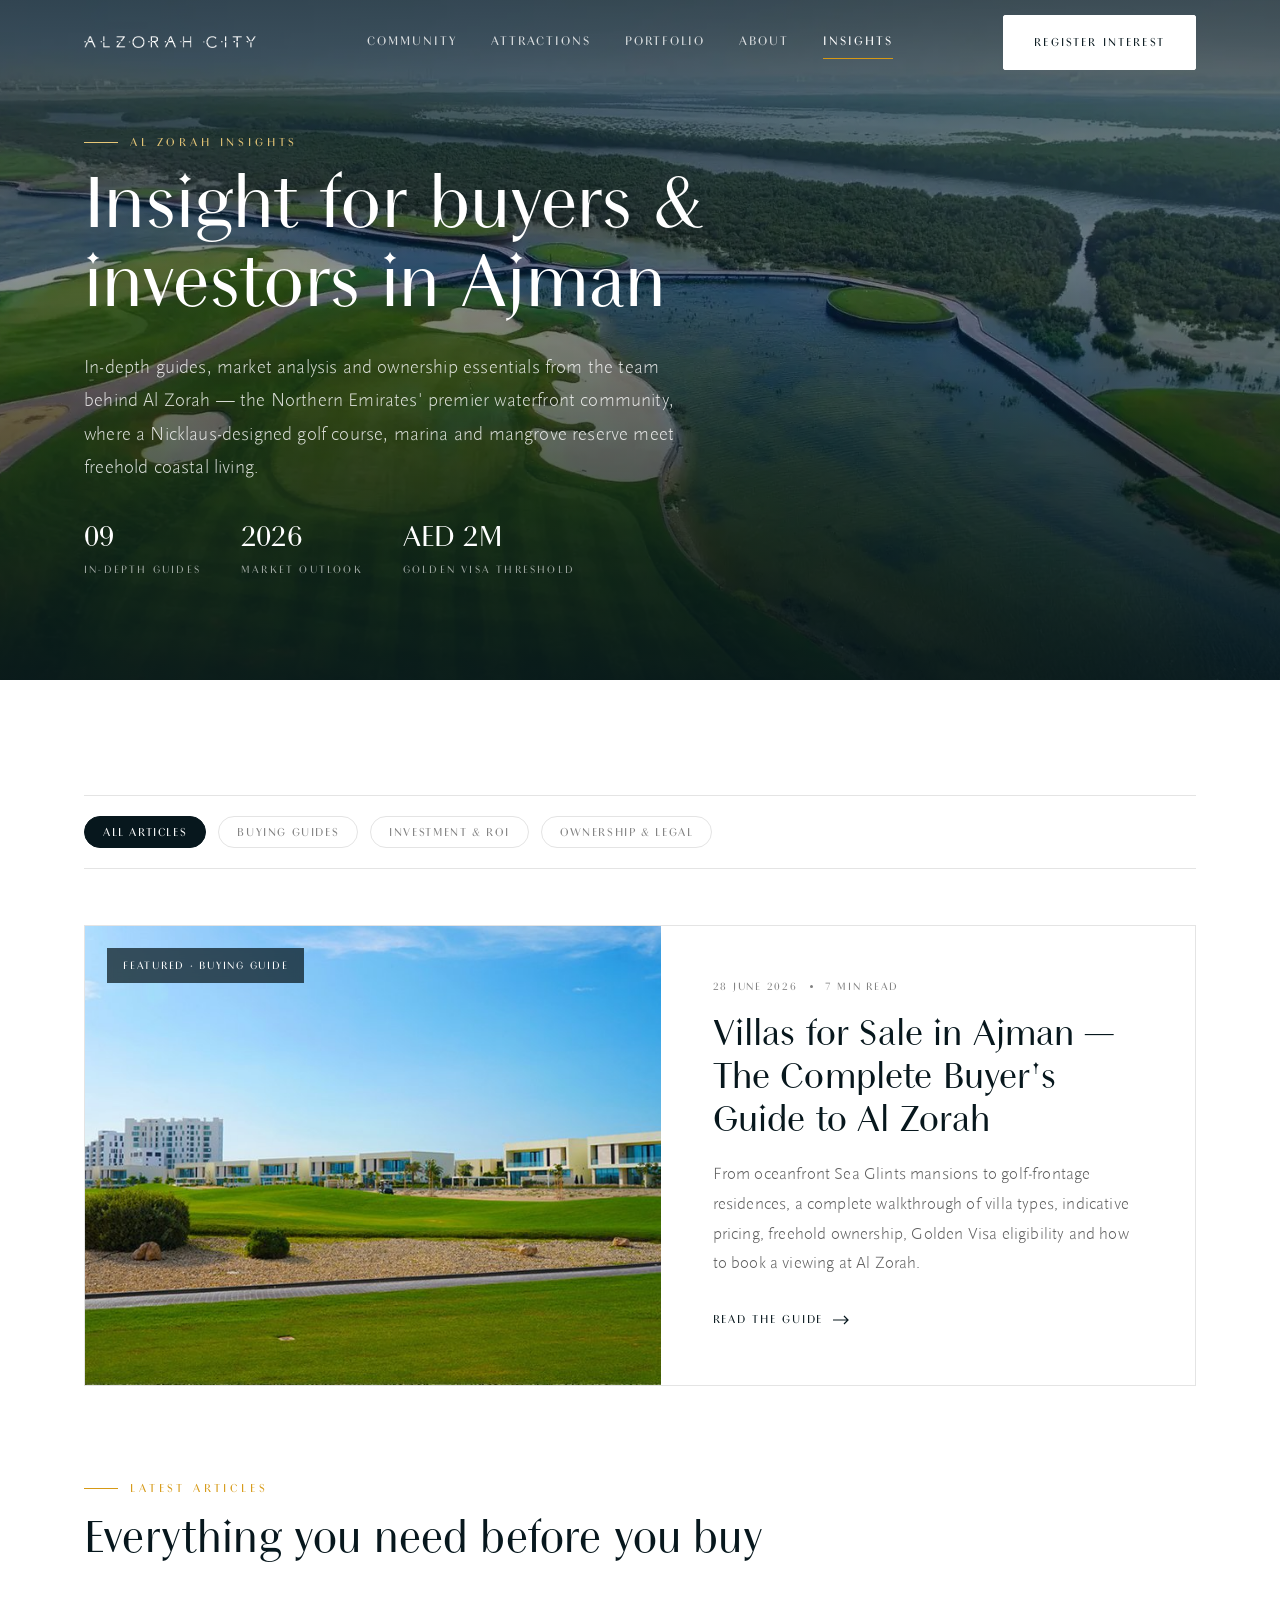
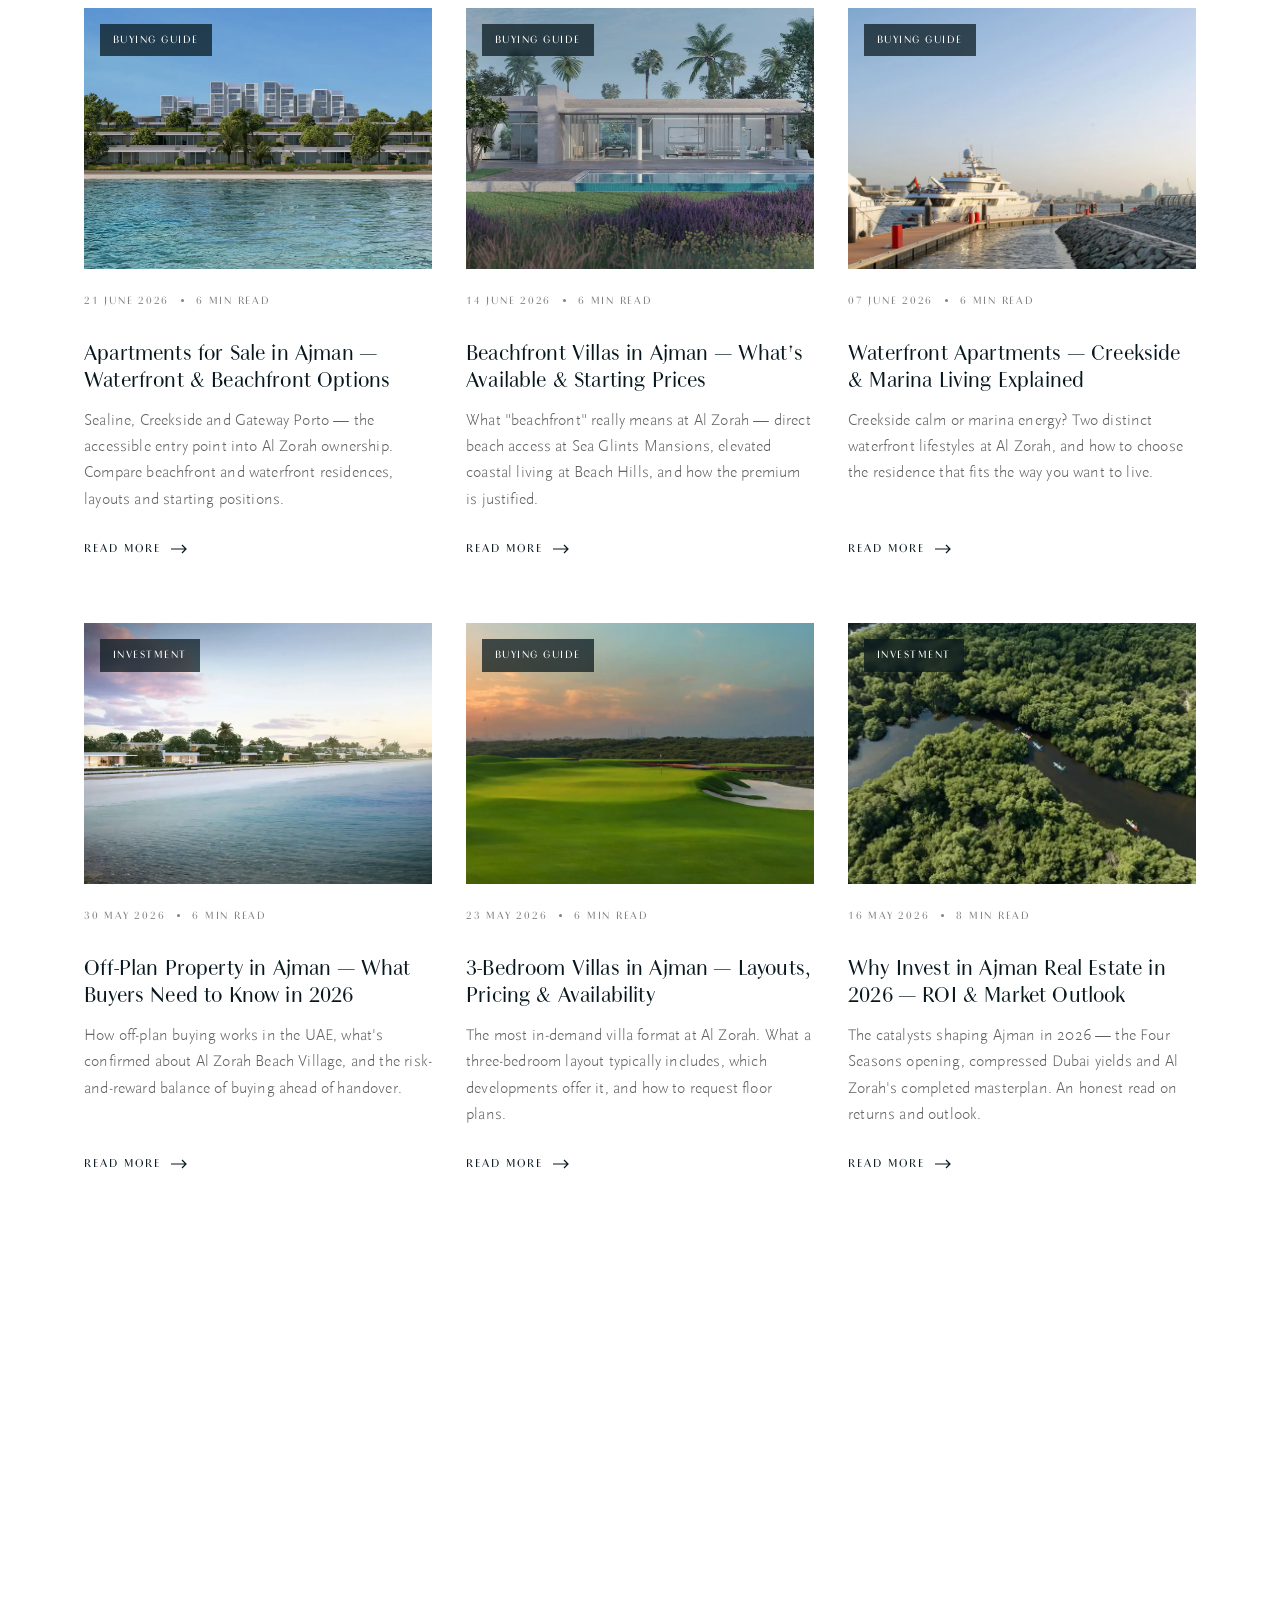
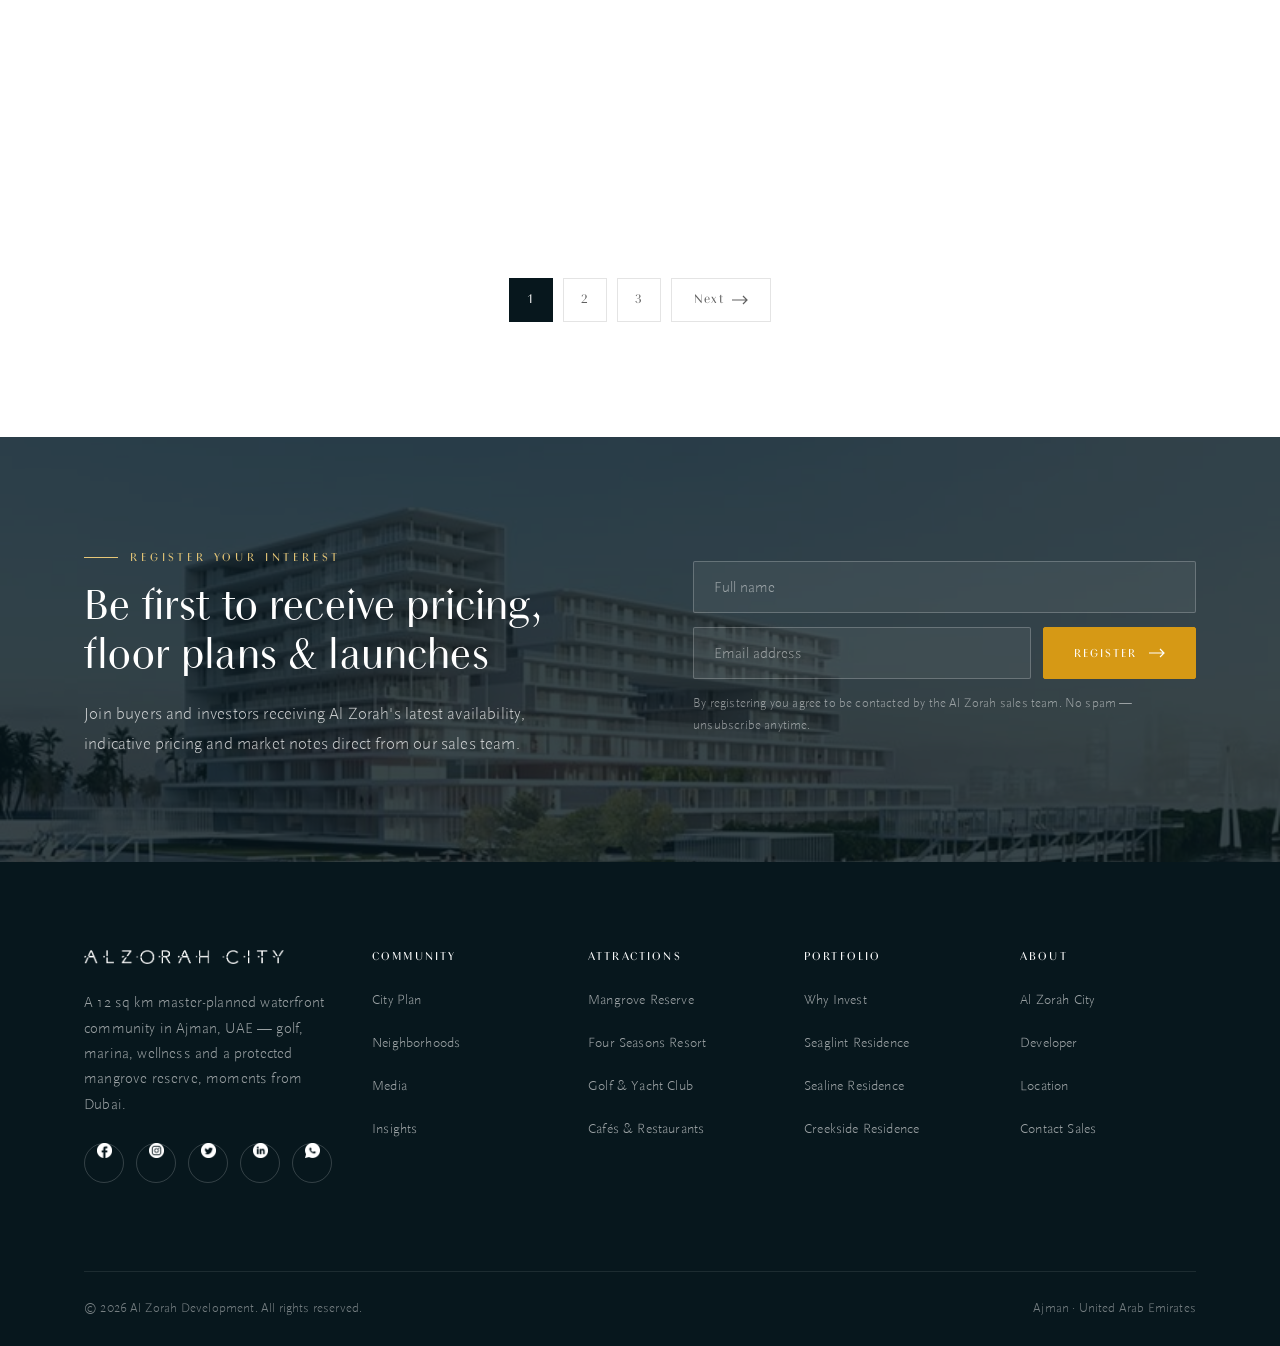
==== index.html @ f454f77b "Make listing page the root index.html (fix static-host 404) Rename blog.html -> index.html and repoi" ====
<!DOCTYPE html>
<html lang="en">
<head>
<meta charset="UTF-8">
<meta name="viewport" content="width=device-width, initial-scale=1.0">
<title>Insights & Buyer Guides | Al Zorah, Ajman</title>
<meta name="description" content="Guides, market analysis and ownership essentials for buying and investing in Al Zorah — the Northern Emirates' premier waterfront community in Ajman, UAE.">
<link rel="preconnect" href="https://alzorahcity.com">
<link rel="icon" href="assets/img/logo-2.png">
<link rel="stylesheet" href="assets/css/blog.css">
<script>document.documentElement.classList.add("js")</script>
</head>
<body>

<!-- ============================ HEADER ============================ -->
<header class="site-header">
  <div class="wrap header-inner">
    <a class="brand" href="https://alzorahcity.com" aria-label="Al Zorah City">
      <img src="assets/img/logo.png" alt="Al Zorah">
    </a>
    <nav class="main-nav" aria-label="Primary">
      <a href="https://alzorahcity.com/community">Community</a>
      <a href="https://alzorahcity.com/golf-club">Attractions</a>
      <a href="https://alzorahcity.com/invest">Portfolio</a>
      <a href="https://alzorahcity.com/about-us">About</a>
      <a href="index.html" aria-current="page">Insights</a>
    </nav>
    <div class="header-cta">
      <a href="#register" class="btn btn--on-dark">Register Interest</a>
      <button class="nav-toggle" aria-label="Menu" aria-expanded="false"><span></span><span></span><span></span></button>
    </div>
  </div>
</header>

<!-- ============================ HERO ============================ -->
<section class="hero">
  <img class="hero__bg" src="assets/img/hero-banner.webp" alt="Aerial view of Al Zorah, Ajman">
  <div class="wrap">
    <div class="hero__inner" data-reveal>
      <span class="eyebrow">Al Zorah Insights</span>
      <h1>Insight for buyers &amp;<br>investors in Ajman</h1>
      <p>In-depth guides, market analysis and ownership essentials from the team behind Al Zorah — the Northern Emirates' premier waterfront community, where a Nicklaus-designed golf course, marina and mangrove reserve meet freehold coastal living.</p>
    </div>
    <div class="hero__meta" data-reveal>
      <div><span>09</span><small>In-depth guides</small></div>
      <div><span>2026</span><small>Market outlook</small></div>
      <div><span>AED&nbsp;2M</span><small>Golden Visa threshold</small></div>
    </div>
  </div>
</section>

<!-- ============================ INDEX ============================ -->
<main class="section">
  <div class="wrap">

    <!-- Filter -->
    <div class="filter-bar" data-reveal>
      <button class="chip active" data-cat="all">All Articles</button>
      <button class="chip" data-cat="guides">Buying Guides</button>
      <button class="chip" data-cat="investment">Investment &amp; ROI</button>
      <button class="chip" data-cat="legal">Ownership &amp; Legal</button>
    </div>

    <!-- Featured -->
    <article class="featured" data-post-cat="guides" data-reveal>
      <a class="featured__media" href="blog-villas.html" aria-label="Read: Villas for Sale in Ajman">
        <span class="featured__tag">Featured · Buying Guide</span>
        <img src="assets/img/villas.jpg" alt="Luxury villas at Al Zorah, Ajman">
      </a>
      <div class="featured__body">
        <div class="post-meta">
          <span>28 June 2026</span><span class="dot"></span><span>7 min read</span>
        </div>
        <h3><a href="blog-villas.html">Villas for Sale in Ajman — The Complete Buyer's Guide to Al Zorah</a></h3>
        <p>From oceanfront Sea Glints mansions to golf-frontage residences, a complete walkthrough of villa types, indicative pricing, freehold ownership, Golden Visa eligibility and how to book a viewing at Al Zorah.</p>
        <a class="textlink" href="blog-villas.html">Read the guide
          <svg class="arrow" width="16" height="10" viewBox="0 0 16 10" fill="none"><path d="M11 1l4 4-4 4M15 5H0" stroke="currentColor" stroke-width="1.2"/></svg>
        </a>
      </div>
    </article>

    <!-- Section title -->
    <div class="section-head" data-reveal style="margin-bottom:40px">
      <span class="eyebrow">Latest Articles</span>
      <h2>Everything you need before you buy</h2>
    </div>

    <!-- Grid -->
    <div class="card-grid">

      <!-- 2. Apartments -->
      <article class="card" data-post-cat="guides" data-reveal>
        <a class="card__media" href="blog-apartments.html">
          <span class="card__tag">Buying Guide</span>
          <img src="assets/img/apartments.webp" alt="Waterfront apartments at Al Zorah">
        </a>
        <div class="post-meta"><span>21 June 2026</span><span class="dot"></span><span>6 min read</span></div>
        <h3><a href="blog-apartments.html">Apartments for Sale in Ajman — Waterfront &amp; Beachfront Options</a></h3>
        <p>Sealine, Creekside and Gateway Porto — the accessible entry point into Al Zorah ownership. Compare beachfront and waterfront residences, layouts and starting positions.</p>
        <div class="card__foot"><a class="textlink" href="blog-apartments.html">Read more
          <svg class="arrow" width="16" height="10" viewBox="0 0 16 10" fill="none"><path d="M11 1l4 4-4 4M15 5H0" stroke="currentColor" stroke-width="1.2"/></svg></a></div>
      </article>

      <!-- 3. Beachfront villas -->
      <article class="card" data-post-cat="guides" data-reveal>
        <a class="card__media" href="blog-beachfront-villas.html">
          <span class="card__tag">Buying Guide</span>
          <img src="assets/img/beachfront.webp" alt="Beachfront villas at Al Zorah">
        </a>
        <div class="post-meta"><span>14 June 2026</span><span class="dot"></span><span>6 min read</span></div>
        <h3><a href="blog-beachfront-villas.html">Beachfront Villas in Ajman — What's Available &amp; Starting Prices</a></h3>
        <p>What "beachfront" really means at Al Zorah — direct beach access at Sea Glints Mansions, elevated coastal living at Beach Hills, and how the premium is justified.</p>
        <div class="card__foot"><a class="textlink" href="blog-beachfront-villas.html">Read more
          <svg class="arrow" width="16" height="10" viewBox="0 0 16 10" fill="none"><path d="M11 1l4 4-4 4M15 5H0" stroke="currentColor" stroke-width="1.2"/></svg></a></div>
      </article>

      <!-- 4. Waterfront apartments -->
      <article class="card" data-post-cat="guides" data-reveal>
        <a class="card__media" href="blog-waterfront-apartments.html">
          <span class="card__tag">Buying Guide</span>
          <img src="assets/img/waterfront.webp" alt="Marina and creekside living at Al Zorah">
        </a>
        <div class="post-meta"><span>07 June 2026</span><span class="dot"></span><span>6 min read</span></div>
        <h3><a href="blog-waterfront-apartments.html">Waterfront Apartments — Creekside &amp; Marina Living Explained</a></h3>
        <p>Creekside calm or marina energy? Two distinct waterfront lifestyles at Al Zorah, and how to choose the residence that fits the way you want to live.</p>
        <div class="card__foot"><a class="textlink" href="blog-waterfront-apartments.html">Read more
          <svg class="arrow" width="16" height="10" viewBox="0 0 16 10" fill="none"><path d="M11 1l4 4-4 4M15 5H0" stroke="currentColor" stroke-width="1.2"/></svg></a></div>
      </article>

      <!-- 5. Off-plan -->
      <article class="card" data-post-cat="investment" data-reveal>
        <a class="card__media" href="blog-off-plan.html">
          <span class="card__tag">Investment</span>
          <img src="assets/img/offplan.webp" alt="Off-plan development at Al Zorah">
        </a>
        <div class="post-meta"><span>30 May 2026</span><span class="dot"></span><span>6 min read</span></div>
        <h3><a href="blog-off-plan.html">Off-Plan Property in Ajman — What Buyers Need to Know in 2026</a></h3>
        <p>How off-plan buying works in the UAE, what's confirmed about Al Zorah Beach Village, and the risk-and-reward balance of buying ahead of handover.</p>
        <div class="card__foot"><a class="textlink" href="blog-off-plan.html">Read more
          <svg class="arrow" width="16" height="10" viewBox="0 0 16 10" fill="none"><path d="M11 1l4 4-4 4M15 5H0" stroke="currentColor" stroke-width="1.2"/></svg></a></div>
      </article>

      <!-- 6. 3-bedroom villas -->
      <article class="card" data-post-cat="guides" data-reveal>
        <a class="card__media" href="blog-3-bedroom-villas.html">
          <span class="card__tag">Buying Guide</span>
          <img src="assets/img/golf-villas.webp" alt="Golf-frontage villas at Al Zorah">
        </a>
        <div class="post-meta"><span>23 May 2026</span><span class="dot"></span><span>6 min read</span></div>
        <h3><a href="blog-3-bedroom-villas.html">3-Bedroom Villas in Ajman — Layouts, Pricing &amp; Availability</a></h3>
        <p>The most in-demand villa format at Al Zorah. What a three-bedroom layout typically includes, which developments offer it, and how to request floor plans.</p>
        <div class="card__foot"><a class="textlink" href="blog-3-bedroom-villas.html">Read more
          <svg class="arrow" width="16" height="10" viewBox="0 0 16 10" fill="none"><path d="M11 1l4 4-4 4M15 5H0" stroke="currentColor" stroke-width="1.2"/></svg></a></div>
      </article>

      <!-- 7. Why invest -->
      <article class="card" data-post-cat="investment" data-reveal>
        <a class="card__media" href="blog-invest-ajman.html">
          <span class="card__tag">Investment</span>
          <img src="assets/img/invest.webp" alt="Al Zorah mangrove reserve and coastline">
        </a>
        <div class="post-meta"><span>16 May 2026</span><span class="dot"></span><span>8 min read</span></div>
        <h3><a href="blog-invest-ajman.html">Why Invest in Ajman Real Estate in 2026 — ROI &amp; Market Outlook</a></h3>
        <p>The catalysts shaping Ajman in 2026 — the Four Seasons opening, compressed Dubai yields and Al Zorah's completed masterplan. An honest read on returns and outlook.</p>
        <div class="card__foot"><a class="textlink" href="blog-invest-ajman.html">Read more
          <svg class="arrow" width="16" height="10" viewBox="0 0 16 10" fill="none"><path d="M11 1l4 4-4 4M15 5H0" stroke="currentColor" stroke-width="1.2"/></svg></a></div>
      </article>

      <!-- 8. Ajman vs Dubai -->
      <article class="card" data-post-cat="investment" data-reveal>
        <a class="card__media" href="blog-ajman-vs-dubai.html">
          <span class="card__tag">Investment</span>
          <img src="assets/img/dubai-compare.webp" alt="Comparing Ajman and Dubai property">
        </a>
        <div class="post-meta"><span>02 May 2026</span><span class="dot"></span><span>8 min read</span></div>
        <h3><a href="blog-ajman-vs-dubai.html">Ajman vs Dubai Property — Price, Yield &amp; Lifestyle Compared</a></h3>
        <p>Price per square foot, rental yield and lifestyle — a straight comparison of two very different markets, and which buyer profile each one actually suits.</p>
        <div class="card__foot"><a class="textlink" href="blog-ajman-vs-dubai.html">Read more
          <svg class="arrow" width="16" height="10" viewBox="0 0 16 10" fill="none"><path d="M11 1l4 4-4 4M15 5H0" stroke="currentColor" stroke-width="1.2"/></svg></a></div>
      </article>

      <!-- 9. Freehold -->
      <article class="card" data-post-cat="legal" data-reveal>
        <a class="card__media" href="blog-freehold.html">
          <span class="card__tag">Ownership &amp; Legal</span>
          <img src="assets/img/freehold.webp" alt="Freehold ownership at Al Zorah">
        </a>
        <div class="post-meta"><span>25 April 2026</span><span class="dot"></span><span>7 min read</span></div>
        <h3><a href="blog-freehold.html">Freehold Property in Ajman — What Foreign Buyers Need to Know</a></h3>
        <p>Can foreign nationals own property in Ajman? A clear guide to freehold rights at Al Zorah, ARRA registration, required documents and Golden Visa eligibility.</p>
        <div class="card__foot"><a class="textlink" href="blog-freehold.html">Read more
          <svg class="arrow" width="16" height="10" viewBox="0 0 16 10" fill="none"><path d="M11 1l4 4-4 4M15 5H0" stroke="currentColor" stroke-width="1.2"/></svg></a></div>
      </article>

    </div>

    <!-- Pagination -->
    <nav class="pagination" aria-label="Blog pages">
      <span class="current">1</span>
      <a href="#">2</a>
      <a href="#">3</a>
      <a class="nav-arrow" href="#">Next
        <svg class="arrow" width="16" height="10" viewBox="0 0 16 10" fill="none"><path d="M11 1l4 4-4 4M15 5H0" stroke="currentColor" stroke-width="1.2"/></svg>
      </a>
    </nav>

  </div>
</main>

<!-- ============================ CTA BAND ============================ -->
<section class="cta-band" id="register">
  <img class="cta-band__bg" src="assets/img/gateway.jpg" alt="">
  <div class="wrap">
    <div data-reveal>
      <span class="eyebrow">Register Your Interest</span>
      <h2>Be first to receive pricing, floor plans &amp; launches</h2>
      <p>Join buyers and investors receiving Al Zorah's latest availability, indicative pricing and market notes direct from our sales team.</p>
    </div>
    <form class="signup" data-reveal onsubmit="return false;" aria-label="Register interest">
      <div class="field-row">
        <input type="text" name="name" placeholder="Full name" aria-label="Full name" required>
      </div>
      <div class="field-row">
        <input type="email" name="email" placeholder="Email address" aria-label="Email address" required>
        <button type="submit" class="btn btn--gold">Register
          <svg class="arrow" width="16" height="10" viewBox="0 0 16 10" fill="none"><path d="M11 1l4 4-4 4M15 5H0" stroke="currentColor" stroke-width="1.2"/></svg>
        </button>
      </div>
      <small>By registering you agree to be contacted by the Al Zorah sales team. No spam — unsubscribe anytime.</small>
    </form>
  </div>
</section>

<!-- ============================ FOOTER ============================ -->
<footer class="site-footer">
  <div class="wrap">
    <div class="footer-top">
      <div class="footer-brand">
        <img src="assets/img/logo.png" alt="Al Zorah">
        <p>A 12 sq km master-planned waterfront community in Ajman, UAE — golf, marina, wellness and a protected mangrove reserve, moments from Dubai.</p>
        <div class="footer-social">
          <a href="https://www.facebook.com/AlZorah" aria-label="Facebook"><img src="assets/img/social/facebook.png" alt=""></a>
          <a href="https://www.instagram.com/alzorah/" aria-label="Instagram"><img src="assets/img/social/instagram.png" alt=""></a>
          <a href="https://twitter.com/AlZorahUAE" aria-label="X"><img src="assets/img/social/twitter.png" alt=""></a>
          <a href="#" aria-label="LinkedIn"><img src="assets/img/social/linkedin-1.png" alt=""></a>
          <a href="#" aria-label="WhatsApp"><img src="assets/img/social/whatsapp.png" alt=""></a>
        </div>
      </div>
      <div class="footer-col">
        <h5>Community</h5>
        <ul>
          <li><a href="https://alzorahcity.com/city-plan">City Plan</a></li>
          <li><a href="https://alzorahcity.com/community">Neighborhoods</a></li>
          <li><a href="https://alzorahcity.com/media">Media</a></li>
          <li><a href="index.html">Insights</a></li>
        </ul>
      </div>
      <div class="footer-col">
        <h5>Attractions</h5>
        <ul>
          <li><a href="https://alzorahcity.com/mangrove-natural-reserve">Mangrove Reserve</a></li>
          <li><a href="https://alzorahcity.com/hotels">Four Seasons Resort</a></li>
          <li><a href="https://alzorahcity.com/golf-club">Golf &amp; Yacht Club</a></li>
          <li><a href="https://alzorahcity.com/restaurant">Cafés &amp; Restaurants</a></li>
        </ul>
      </div>
      <div class="footer-col">
        <h5>Portfolio</h5>
        <ul>
          <li><a href="https://alzorahcity.com/invest">Why Invest</a></li>
          <li><a href="https://alzorahcity.com/seaglint">Seaglint Residence</a></li>
          <li><a href="https://alzorahcity.com/sealine-residence">Sealine Residence</a></li>
          <li><a href="https://alzorahcity.com/creekside_residence">Creekside Residence</a></li>
        </ul>
      </div>
      <div class="footer-col">
        <h5>About</h5>
        <ul>
          <li><a href="https://alzorahcity.com/about-us">Al Zorah City</a></li>
          <li><a href="https://alzorahcity.com/developer">Developer</a></li>
          <li><a href="https://alzorahcity.com/location">Location</a></li>
          <li><a href="#register">Contact Sales</a></li>
        </ul>
      </div>
    </div>
    <div class="footer-bottom">
      <span>© <span data-year>2026</span> Al Zorah Development. All rights reserved.</span>
      <span>Ajman · United Arab Emirates</span>
    </div>
  </div>
</footer>

<script src="assets/js/blog.js"></script>
</body>
</html>
---- assets/css/blog.css ----
/* =====================================================================
   AL ZORAH — Blog / Insights stylesheet
   Design system derived from alzorahcity.com
   Fonts:  Monotype-Regular (display)  ·  ScalaSans-Light (body)
           ChongModern (eyebrows / labels)
   Palette: deep-ink #07171D chrome, white content, subtle gold #D69915
   ===================================================================== */

/* ----------  Brand fonts  ---------- */
@font-face {
    font-family: 'Monotype-Regular';
    src: url(../fonts/Monotype-Regular.otf) format('opentype');
    font-display: swap;
}
@font-face {
    font-family: 'ScalaSans';
    src: url(../fonts/ScalaSans-Light.ttf) format('truetype');
    font-display: swap;
}
@font-face {
    font-family: 'ChongModern';
    src: url(../fonts/ChongModernW01.ttf) format('truetype');
    font-display: swap;
}

/* ----------  Design tokens  ---------- */
:root {
    --ink:        #07171D;   /* primary text / dark chrome            */
    --ink-2:      #212531;   /* secondary dark surface                */
    --ink-3:      #2f3441;   /* dark gradient partner                 */
    --gray:       #606060;   /* body copy on light                    */
    --gray-2:     #808080;   /* muted labels                          */
    --gray-3:     #8c8c8c;   /* faint meta                            */
    --line:       #e4e4e4;   /* hairline borders                      */
    --line-soft:  #f1f1f1;
    --bg:         #ffffff;
    --bg-soft:    #f7f6f3;   /* warm off-white section band           */
    --bg-ink-soft:#0c2029;   /* slightly lifted ink for footer cols   */
    --gold:       #d69915;   /* accent — used sparingly               */
    --gold-deep:  #b47f0f;

    --font-display: 'Monotype-Regular', 'Cormorant Garamond', Georgia, serif;
    --font-body:    'ScalaSans', 'Segoe UI', Roboto, Helvetica, Arial, sans-serif;
    --font-label:   'ChongModern', 'ScalaSans', Arial, sans-serif;

    --maxw: 1240px;
    --gutter: clamp(20px, 5vw, 64px);
    --header-h: 84px;
    --radius: 2px;
    --shadow: 0 24px 60px -30px rgba(7, 23, 29, 0.35);
    --ease: cubic-bezier(0.22, 0.61, 0.36, 1);
}

/* ----------  Reset  ---------- */
*, *::before, *::after { box-sizing: border-box; }
html { scroll-behavior: smooth; -webkit-text-size-adjust: 100%; }
body {
    margin: 0;
    background: var(--bg);
    color: var(--ink);
    font-family: var(--font-body);
    font-size: 17px;
    line-height: 1.75;
    font-weight: 400;
    letter-spacing: 0.01em;
    overflow-x: hidden;
    -webkit-font-smoothing: antialiased;
}
img { max-width: 100%; display: block; }
a { color: inherit; text-decoration: none; transition: color 0.25s var(--ease); }
h1, h2, h3, h4, h5, h6 { margin: 0 0 0.6em; color: var(--ink); font-weight: 400; line-height: 1.15; }
ul, ol { margin: 0; padding: 0; }
button { font-family: inherit; cursor: pointer; }
::selection { background: var(--ink); color: #fff; }

/* ----------  Helpers  ---------- */
.wrap { width: 100%; max-width: var(--maxw); margin-inline: auto; padding-inline: var(--gutter); }
.eyebrow {
    font-family: var(--font-label);
    text-transform: uppercase;
    letter-spacing: 0.32em;
    font-size: 12px;
    color: var(--gold);
    margin: 0 0 18px;
    display: inline-flex;
    align-items: center;
    gap: 12px;
}
.eyebrow::before {
    content: "";
    width: 34px; height: 1px;
    background: var(--gold);
    display: inline-block;
}
.eyebrow.centered { justify-content: center; }
.display { font-family: var(--font-display); }

/* ----------  Buttons  ---------- */
.btn {
    --bg-btn: var(--ink);
    --fg-btn: #fff;
    display: inline-flex;
    align-items: center;
    gap: 12px;
    font-family: var(--font-label);
    text-transform: uppercase;
    letter-spacing: 0.18em;
    font-size: 12px;
    padding: 16px 30px;
    background: var(--bg-btn);
    color: var(--fg-btn);
    border: 1px solid var(--bg-btn);
    border-radius: var(--radius);
    transition: all 0.3s var(--ease);
    white-space: nowrap;
}
.btn:hover { background: transparent; color: var(--bg-btn); }
.btn--ghost {
    background: transparent;
    color: var(--ink);
    border-color: var(--ink);
}
.btn--ghost:hover { background: var(--ink); color: #fff; }
.btn--gold { --bg-btn: var(--gold); --fg-btn: #fff; }
.btn--gold:hover { color: var(--gold); }
.btn--on-dark { background: #fff; color: var(--ink); border-color: #fff; }
.btn--on-dark:hover { background: transparent; color: #fff; }
.btn--wide { width: 100%; justify-content: center; }
.btn .arrow { transition: transform 0.3s var(--ease); }
.btn:hover .arrow { transform: translateX(4px); }

.textlink {
    font-family: var(--font-label);
    text-transform: uppercase;
    letter-spacing: 0.16em;
    font-size: 12px;
    color: var(--ink);
    display: inline-flex;
    align-items: center;
    gap: 10px;
    border-bottom: 1px solid transparent;
    padding-bottom: 3px;
}
.textlink .arrow { transition: transform 0.3s var(--ease); }
.textlink:hover { color: var(--gold); }
.textlink:hover .arrow { transform: translateX(5px); }

/* =====================================================================
   HEADER  (dark ink chrome — matches the site's dark hero + footer)
   ===================================================================== */
.site-header {
    position: fixed;
    inset: 0 0 auto 0;
    z-index: 100;
    background: transparent;
    transition: background 0.4s var(--ease), box-shadow 0.4s var(--ease);
}
.site-header.solid,
.site-header.always-solid {
    background: var(--ink);
    box-shadow: 0 1px 0 rgba(255,255,255,0.06);
}
.header-inner {
    height: var(--header-h);
    display: flex;
    align-items: center;
    justify-content: space-between;
    gap: 24px;
}
.brand img { width: 172px; height: auto; }
.main-nav { display: flex; align-items: center; gap: 34px; }
.main-nav a {
    font-family: var(--font-label);
    text-transform: uppercase;
    letter-spacing: 0.16em;
    font-size: 12.5px;
    color: rgba(255,255,255,0.82);
    position: relative;
    padding: 6px 0;
}
.main-nav a::after {
    content: "";
    position: absolute;
    left: 0; bottom: 0;
    width: 0; height: 1px;
    background: var(--gold);
    transition: width 0.3s var(--ease);
}
.main-nav a:hover,
.main-nav a[aria-current="page"] { color: #fff; }
.main-nav a:hover::after,
.main-nav a[aria-current="page"]::after { width: 100%; }
.header-cta { display: flex; align-items: center; gap: 18px; }
.nav-toggle { display: none; background: none; border: 0; padding: 8px; }
.nav-toggle span {
    display: block; width: 26px; height: 2px; background: #fff; margin: 5px 0;
    transition: transform 0.3s var(--ease), opacity 0.3s var(--ease);
}
body.nav-open .nav-toggle span:nth-child(1) { transform: translateY(7px) rotate(45deg); }
body.nav-open .nav-toggle span:nth-child(2) { opacity: 0; }
body.nav-open .nav-toggle span:nth-child(3) { transform: translateY(-7px) rotate(-45deg); }

/* =====================================================================
   HERO  (listing page)
   ===================================================================== */
.hero {
    position: relative;
    min-height: 74vh;
    display: flex;
    align-items: flex-end;
    color: #fff;
    padding-bottom: clamp(48px, 8vw, 96px);
    padding-top: calc(var(--header-h) + 40px);
    background: var(--ink);
    overflow: hidden;
}
.hero__bg {
    position: absolute; inset: 0;
    width: 100%; height: 100%;
    object-fit: cover;
    opacity: 0.62;
    transform: scale(1.04);
}
.hero::after {
    content: "";
    position: absolute; inset: 0;
    background: linear-gradient(180deg, rgba(7,23,29,0.55) 0%, rgba(7,23,29,0.15) 40%, rgba(7,23,29,0.85) 100%);
}
.hero__inner { position: relative; z-index: 2; max-width: 820px; }
.hero .eyebrow { color: #e7c777; }
.hero .eyebrow::before { background: #e7c777; }
.hero h1 {
    font-family: var(--font-display);
    color: #fff;
    font-size: clamp(38px, 6vw, 76px);
    line-height: 1.04;
    letter-spacing: 0.005em;
    margin-bottom: 22px;
}
.hero p {
    font-size: clamp(16px, 1.5vw, 19px);
    color: rgba(255,255,255,0.82);
    max-width: 620px;
    margin: 0;
}
.hero__meta {
    position: relative; z-index: 2;
    display: flex; gap: 40px; flex-wrap: wrap;
    margin-top: 40px;
}
.hero__meta div span {
    display: block;
    font-family: var(--font-display);
    font-size: 30px;
    color: #fff;
    line-height: 1;
}
.hero__meta div small {
    font-family: var(--font-label);
    text-transform: uppercase;
    letter-spacing: 0.2em;
    font-size: 11px;
    color: rgba(255,255,255,0.6);
}

/* =====================================================================
   SECTION SCAFFOLD
   ===================================================================== */
.section { padding: clamp(64px, 9vw, 120px) 0; }
.section--soft { background: var(--bg-soft); }
.section-head { max-width: 720px; margin-bottom: 54px; }
.section-head.centered { margin-inline: auto; text-align: center; }
.section-head h2 {
    font-family: var(--font-display);
    font-size: clamp(28px, 3.6vw, 46px);
    line-height: 1.1;
}
.section-head p { color: var(--gray); margin: 12px 0 0; }

/* ----------  Category filter bar  ---------- */
.filter-bar {
    display: flex;
    flex-wrap: wrap;
    gap: 10px 12px;
    align-items: center;
    border-top: 1px solid var(--line);
    border-bottom: 1px solid var(--line);
    padding: 20px 0;
    margin-bottom: 56px;
}
.filter-bar .chip {
    font-family: var(--font-label);
    text-transform: uppercase;
    letter-spacing: 0.14em;
    font-size: 11.5px;
    color: var(--gray-2);
    padding: 9px 18px;
    border: 1px solid var(--line);
    border-radius: 100px;
    background: #fff;
    transition: all 0.25s var(--ease);
}
.filter-bar .chip:hover { color: var(--ink); border-color: var(--ink); }
.filter-bar .chip.active { background: var(--ink); color: #fff; border-color: var(--ink); }

/* =====================================================================
   FEATURED POST
   ===================================================================== */
.featured {
    display: grid;
    grid-template-columns: 1.08fr 1fr;
    align-items: stretch;
    border: 1px solid var(--line);
    background: #fff;
    overflow: hidden;
    margin-bottom: 84px;
}
.featured__media { position: relative; overflow: hidden; min-height: 420px; }
.featured__media img {
    position: absolute; inset: 0; width: 100%; height: 100%;
    object-fit: cover; transition: transform 0.9s var(--ease);
}
.featured:hover .featured__media img { transform: scale(1.05); }
.featured__tag {
    position: absolute; top: 22px; left: 22px; z-index: 2;
    font-family: var(--font-label);
    text-transform: uppercase; letter-spacing: 0.16em; font-size: 11px;
    color: #fff; background: rgba(7,23,29,0.72);
    padding: 8px 16px; backdrop-filter: blur(4px);
}
.featured__body {
    padding: clamp(32px, 4vw, 60px);
    display: flex; flex-direction: column; justify-content: center;
}
.post-meta {
    font-family: var(--font-label);
    text-transform: uppercase; letter-spacing: 0.16em;
    font-size: 11px; color: var(--gray-2);
    display: flex; align-items: center; gap: 12px; margin-bottom: 20px;
}
.post-meta .dot { width: 3px; height: 3px; border-radius: 50%; background: var(--gray-2); }
.featured__body h3 {
    font-family: var(--font-display);
    font-size: clamp(26px, 3vw, 38px);
    line-height: 1.12;
    margin-bottom: 16px;
}
.featured__body h3 a:hover { color: var(--gold); }
.featured__body p { color: var(--gray); margin: 0 0 30px; }

/* =====================================================================
   ARTICLE CARD GRID
   ===================================================================== */
.card-grid {
    display: grid;
    grid-template-columns: repeat(3, 1fr);
    gap: 8px 34px;
    row-gap: 60px;
}
.card { display: flex; flex-direction: column; }
.card__media {
    position: relative; overflow: hidden;
    aspect-ratio: 4 / 3; margin-bottom: 22px; background: var(--ink);
}
.card__media img {
    width: 100%; height: 100%; object-fit: cover;
    transition: transform 0.8s var(--ease);
}
.card:hover .card__media img { transform: scale(1.06); }
.card__tag {
    position: absolute; top: 16px; left: 16px;
    font-family: var(--font-label);
    text-transform: uppercase; letter-spacing: 0.14em; font-size: 10.5px;
    color: #fff; background: rgba(7,23,29,0.72);
    padding: 7px 13px; backdrop-filter: blur(3px);
}
.card h3 {
    font-family: var(--font-display);
    font-size: 22px; line-height: 1.22; margin: 12px 0 12px;
}
.card h3 a:hover { color: var(--gold); }
.card p { color: var(--gray); font-size: 15.5px; line-height: 1.7; margin: 0 0 20px; }
.card .card__foot { margin-top: auto; }
.card .read-time { color: var(--gray-3); font-size: 13px; }

/* ----------  Pagination  ---------- */
.pagination {
    display: flex; justify-content: center; align-items: center; gap: 10px;
    margin-top: 84px;
}
.pagination a, .pagination span {
    font-family: var(--font-label);
    min-width: 44px; height: 44px;
    display: inline-flex; align-items: center; justify-content: center;
    border: 1px solid var(--line); color: var(--gray);
    letter-spacing: 0.08em; font-size: 13px;
    transition: all 0.25s var(--ease);
}
.pagination a:hover { border-color: var(--ink); color: var(--ink); }
.pagination .current { background: var(--ink); color: #fff; border-color: var(--ink); }
.pagination .nav-arrow { padding-inline: 22px; gap: 8px; }

/* =====================================================================
   NEWSLETTER / REGISTER-INTEREST BAND
   ===================================================================== */
.cta-band {
    position: relative;
    background: var(--ink);
    color: #fff;
    overflow: hidden;
}
.cta-band__bg {
    position: absolute; inset: 0; width: 100%; height: 100%;
    object-fit: cover; opacity: 0.20;
}
.cta-band .wrap {
    position: relative; z-index: 2;
    padding-block: clamp(64px, 8vw, 104px);
    display: grid; grid-template-columns: 1.1fr 1fr; gap: 56px; align-items: center;
}
.cta-band h2 {
    font-family: var(--font-display); color: #fff;
    font-size: clamp(28px, 3.4vw, 44px); line-height: 1.12; margin-bottom: 16px;
}
.cta-band p { color: rgba(255,255,255,0.75); margin: 0; max-width: 480px; }
.cta-band .eyebrow { color: #e7c777; }
.cta-band .eyebrow::before { background: #e7c777; }
.signup { display: flex; flex-direction: column; gap: 14px; }
.signup .field-row { display: flex; gap: 12px; }
.signup input {
    flex: 1;
    background: rgba(255,255,255,0.06);
    border: 1px solid rgba(255,255,255,0.22);
    color: #fff; padding: 16px 20px; font-family: var(--font-body);
    font-size: 15px; border-radius: var(--radius);
}
.signup input::placeholder { color: rgba(255,255,255,0.5); }
.signup input:focus { outline: none; border-color: var(--gold); }
.signup small { color: rgba(255,255,255,0.5); font-size: 12.5px; }

/* =====================================================================
   FOOTER  (dark ink — mirrors the live site)
   ===================================================================== */
.site-footer { background: var(--ink); color: rgba(255,255,255,0.7); }
.footer-top {
    display: grid;
    grid-template-columns: 1.4fr repeat(4, 1fr);
    gap: 40px;
    padding-block: clamp(56px, 7vw, 88px);
    border-bottom: 1px solid rgba(255,255,255,0.09);
}
.footer-brand img { width: 200px; margin-bottom: 26px; }
.footer-brand p { font-size: 14.5px; line-height: 1.75; color: rgba(255,255,255,0.6); max-width: 320px; }
.footer-social { display: flex; gap: 12px; margin-top: 26px; }
.footer-social a {
    width: 40px; height: 40px; border: 1px solid rgba(255,255,255,0.18);
    display: inline-flex; align-items: center; justify-content: center;
    border-radius: 50%; transition: all 0.25s var(--ease);
}
.footer-social a:hover { background: #fff; border-color: #fff; }
.footer-social img { width: 15px; height: 15px; filter: brightness(0) invert(1); transition: filter 0.25s var(--ease); }
.footer-social a:hover img { filter: none; }
.footer-col h5 {
    font-family: var(--font-label);
    text-transform: uppercase; letter-spacing: 0.18em;
    font-size: 12px; color: #fff; margin-bottom: 22px;
}
.footer-col ul { list-style: none; display: flex; flex-direction: column; gap: 13px; }
.footer-col a { font-size: 13.5px; color: rgba(255,255,255,0.6); }
.footer-col a:hover { color: var(--gold); }
.footer-bottom {
    display: flex; justify-content: space-between; align-items: center; flex-wrap: wrap; gap: 12px;
    padding-block: 26px;
    font-size: 12.5px; color: rgba(255,255,255,0.45);
}
.footer-bottom a:hover { color: #fff; }

/* =====================================================================
   ARTICLE PAGE
   ===================================================================== */
.article-hero {
    position: relative;
    background: var(--ink);
    color: #fff;
    padding-top: calc(var(--header-h) + 60px);
    padding-bottom: clamp(52px, 7vw, 96px);
    overflow: hidden;
}
.article-hero__bg {
    position: absolute; inset: 0; width: 100%; height: 100%;
    object-fit: cover; opacity: 0.42; transform: scale(1.05);
}
.article-hero::after {
    content: ""; position: absolute; inset: 0;
    background: linear-gradient(180deg, rgba(7,23,29,0.7) 0%, rgba(7,23,29,0.45) 45%, rgba(7,23,29,0.92) 100%);
}
.article-hero .wrap { position: relative; z-index: 2; max-width: 900px; }
.breadcrumb {
    font-family: var(--font-label);
    text-transform: uppercase; letter-spacing: 0.14em; font-size: 11px;
    color: rgba(255,255,255,0.6);
    display: flex; gap: 10px; align-items: center; flex-wrap: wrap; margin-bottom: 30px;
}
.breadcrumb a:hover { color: #fff; }
.breadcrumb .sep { color: rgba(255,255,255,0.35); }
.article-hero .tag-pill {
    display: inline-block;
    font-family: var(--font-label);
    text-transform: uppercase; letter-spacing: 0.16em; font-size: 11px;
    color: var(--ink); background: #e7c777; padding: 7px 15px; margin-bottom: 22px;
}
.article-hero h1 {
    font-family: var(--font-display); color: #fff;
    font-size: clamp(30px, 4.4vw, 56px); line-height: 1.08; margin-bottom: 26px;
}
.article-hero .article-meta {
    display: flex; align-items: center; gap: 16px; flex-wrap: wrap;
    font-family: var(--font-label);
    text-transform: uppercase; letter-spacing: 0.14em; font-size: 11.5px;
    color: rgba(255,255,255,0.72);
}
.article-hero .article-meta .dot { width: 3px; height: 3px; border-radius: 50%; background: rgba(255,255,255,0.5); }
.author-chip { display: flex; align-items: center; gap: 12px; }
.author-chip .avatar {
    width: 40px; height: 40px; border-radius: 50%;
    background: #e7c777; color: var(--ink);
    display: inline-flex; align-items: center; justify-content: center;
    font-family: var(--font-display); font-size: 17px; letter-spacing: 0;
}

/* ----------  Article layout  ---------- */
.article-layout {
    display: grid;
    grid-template-columns: minmax(0, 1fr) 320px;
    gap: clamp(40px, 6vw, 88px);
    padding-block: clamp(56px, 7vw, 96px);
    align-items: start;
}

/* ----------  Prose  ---------- */
.prose { max-width: 720px; font-size: 17.5px; }
.prose > p:first-of-type { font-size: 21px; line-height: 1.65; color: var(--ink); }
.prose p { color: var(--gray); margin: 0 0 26px; }
.prose h2 {
    font-family: var(--font-display);
    font-size: clamp(25px, 2.8vw, 34px);
    line-height: 1.16; margin: 54px 0 18px; scroll-margin-top: 110px;
    padding-top: 8px;
}
.prose h3 {
    font-family: var(--font-body); font-weight: 400;
    font-size: 20px; color: var(--ink); margin: 34px 0 12px;
    letter-spacing: 0.02em;
}
.prose a { color: var(--gold-deep); border-bottom: 1px solid rgba(180,127,15,0.35); }
.prose a:hover { border-color: var(--gold-deep); }
.prose ul, .prose ol { margin: 0 0 26px; padding-left: 4px; list-style: none; }
.prose ul li, .prose ol li { position: relative; padding-left: 30px; margin-bottom: 13px; color: var(--gray); }
.prose ul li::before {
    content: ""; position: absolute; left: 4px; top: 12px;
    width: 7px; height: 7px; border: 1px solid var(--gold); transform: rotate(45deg);
}
.prose ol { counter-reset: li; }
.prose ol li { counter-increment: li; }
.prose ol li::before {
    content: counter(li, decimal-leading-zero);
    position: absolute; left: 0; top: 0;
    font-family: var(--font-label); color: var(--gold); font-size: 13px; letter-spacing: 0.05em;
}
.prose strong { color: var(--ink); font-weight: 400; }
.prose figure { margin: 40px 0; }
.prose figure img { width: 100%; border-radius: var(--radius); }
.prose figure figcaption {
    font-size: 13px; color: var(--gray-3); margin-top: 12px;
    font-family: var(--font-label); letter-spacing: 0.06em; text-transform: uppercase;
}

/* Pull-quote */
.pullquote {
    margin: 44px 0;
    padding: 8px 0 8px 34px;
    border-left: 2px solid var(--gold);
    font-family: var(--font-display);
    font-size: clamp(22px, 2.4vw, 30px);
    line-height: 1.3; color: var(--ink);
}

/* Note / disclosure callout */
.note {
    display: flex; gap: 16px;
    background: var(--bg-soft);
    border: 1px solid var(--line);
    border-left: 3px solid var(--gold);
    padding: 22px 26px; margin: 34px 0; border-radius: var(--radius);
}
.note .note__icon { color: var(--gold); flex-shrink: 0; font-size: 20px; line-height: 1.4; }
.note p { margin: 0; font-size: 15px; color: var(--gray); }
.note strong { color: var(--ink); }

/* Comparison table */
.table-wrap { margin: 34px 0; overflow-x: auto; border: 1px solid var(--line); }
.compare-table { width: 100%; border-collapse: collapse; font-size: 15px; min-width: 560px; }
.compare-table caption {
    text-align: left; font-family: var(--font-label);
    text-transform: uppercase; letter-spacing: 0.14em; font-size: 11px;
    color: var(--gray-2); padding: 16px 20px 0;
}
.compare-table th, .compare-table td { padding: 16px 20px; text-align: left; border-bottom: 1px solid var(--line); vertical-align: top; }
.compare-table thead th {
    font-family: var(--font-label);
    text-transform: uppercase; letter-spacing: 0.1em; font-size: 11px;
    color: #fff; background: var(--ink); font-weight: 400;
}
.compare-table tbody th { font-family: var(--font-body); color: var(--ink); font-weight: 400; width: 30%; }
.compare-table td { color: var(--gray); }
.compare-table tbody tr:last-child th,
.compare-table tbody tr:last-child td { border-bottom: 0; }
.compare-table tbody tr:nth-child(even) { background: var(--bg-soft); }

/* Key-facts / at-a-glance box */
.keyfacts {
    border: 1px solid var(--line); padding: 30px 32px; margin: 40px 0;
    background: #fff; border-radius: var(--radius);
}
.keyfacts h4 {
    font-family: var(--font-label);
    text-transform: uppercase; letter-spacing: 0.16em; font-size: 12px;
    color: var(--gray-2); margin-bottom: 20px;
}
.keyfacts dl { display: grid; grid-template-columns: repeat(2, 1fr); gap: 22px 30px; margin: 0; }
.keyfacts dt { font-family: var(--font-label); text-transform: uppercase; letter-spacing: 0.1em; font-size: 10.5px; color: var(--gray-3); margin-bottom: 5px; }
.keyfacts dd { margin: 0; font-family: var(--font-display); font-size: 22px; color: var(--ink); line-height: 1.15; }
.keyfacts dd small { font-family: var(--font-body); font-size: 13px; color: var(--gray); display: block; letter-spacing: 0; }

/* FAQ accordion */
.faq { margin-top: 20px; border-top: 1px solid var(--line); }
.faq-item { border-bottom: 1px solid var(--line); }
.faq-item button {
    width: 100%; text-align: left; background: none; border: 0;
    padding: 24px 44px 24px 0; position: relative;
    font-family: var(--font-display); font-size: 20px; color: var(--ink); line-height: 1.3;
}
.faq-item button::after {
    content: "+"; position: absolute; right: 4px; top: 22px;
    font-family: var(--font-body); font-size: 24px; color: var(--gold);
    transition: transform 0.3s var(--ease);
}
.faq-item.open button::after { content: "–"; }
.faq-item .faq-answer {
    max-height: 0; overflow: hidden;
    transition: max-height 0.4s var(--ease);
}
.faq-item .faq-answer p { color: var(--gray); font-size: 16px; margin: 0 0 24px; padding-right: 44px; }

/* Article footer — tags + share */
.article-foot {
    display: flex; justify-content: space-between; align-items: center; flex-wrap: wrap; gap: 24px;
    margin-top: 56px; padding-top: 34px; border-top: 1px solid var(--line);
}
.tag-list { display: flex; gap: 10px; flex-wrap: wrap; }
.tag-list a {
    font-family: var(--font-label); text-transform: uppercase; letter-spacing: 0.1em;
    font-size: 11px; color: var(--gray-2); border: 1px solid var(--line);
    padding: 8px 14px; border-radius: 100px;
}
.tag-list a:hover { color: var(--ink); border-color: var(--ink); }
.share { display: flex; align-items: center; gap: 14px; }
.share span { font-family: var(--font-label); text-transform: uppercase; letter-spacing: 0.14em; font-size: 11px; color: var(--gray-2); }
.share a {
    width: 38px; height: 38px; border: 1px solid var(--line); border-radius: 50%;
    display: inline-flex; align-items: center; justify-content: center; color: var(--gray);
    transition: all 0.25s var(--ease);
}
.share a:hover { background: var(--ink); border-color: var(--ink); color: #fff; }

/* ----------  Sidebar  ---------- */
.sidebar { position: sticky; top: calc(var(--header-h) + 24px); display: flex; flex-direction: column; gap: 32px; }
.widget { border: 1px solid var(--line); padding: 26px 26px; border-radius: var(--radius); }
.widget h4 {
    font-family: var(--font-label); text-transform: uppercase; letter-spacing: 0.16em;
    font-size: 12px; color: var(--gray-2); margin-bottom: 20px; padding-bottom: 16px; border-bottom: 1px solid var(--line);
}
.toc ol { list-style: none; counter-reset: toc; display: flex; flex-direction: column; gap: 2px; }
.toc a {
    counter-increment: toc; display: flex; gap: 12px; padding: 8px 0;
    font-size: 14.5px; color: var(--gray); line-height: 1.4;
}
.toc a::before { content: counter(toc, decimal-leading-zero); font-family: var(--font-label); color: var(--gold); font-size: 11px; padding-top: 3px; }
.toc a:hover, .toc a.active { color: var(--ink); }
.toc a.active { font-weight: 400; }

.widget--cta { background: var(--ink); border-color: var(--ink); color: #fff; }
.widget--cta h4 { color: #fff; border-color: rgba(255,255,255,0.15); }
.widget--cta p { font-size: 14.5px; color: rgba(255,255,255,0.72); margin: 0 0 22px; }

.mini-post { display: flex; gap: 14px; padding: 14px 0; border-bottom: 1px solid var(--line); }
.mini-post:last-child { border-bottom: 0; padding-bottom: 0; }
.mini-post img { width: 74px; height: 62px; object-fit: cover; flex-shrink: 0; }
.mini-post .mp-tag { font-family: var(--font-label); text-transform: uppercase; letter-spacing: 0.1em; font-size: 10px; color: var(--gold); }
.mini-post h5 { font-family: var(--font-display); font-size: 15.5px; line-height: 1.25; margin: 4px 0 0; }
.mini-post h5 a:hover { color: var(--gold); }

/* ----------  Related posts  ---------- */
.related { border-top: 1px solid var(--line); }
.related .card-grid { row-gap: 0; }

/* =====================================================================
   REVEAL ANIMATION
   ===================================================================== */
/* Content is visible by default; only hidden-for-reveal when JS is active
   (the inline <script> in <head> adds .js to <html>). This guarantees the
   page is never blank if JavaScript fails to run or is disabled. */
.js [data-reveal] { opacity: 0; transform: translateY(24px); transition: opacity 0.8s var(--ease), transform 0.8s var(--ease); }
.js [data-reveal].in { opacity: 1; transform: none; }
@media (prefers-reduced-motion: reduce) {
    .js [data-reveal] { opacity: 1; transform: none; transition: none; }
    * { scroll-behavior: auto !important; }
}

/* =====================================================================
   RESPONSIVE
   ===================================================================== */
@media (max-width: 1080px) {
    .card-grid { grid-template-columns: repeat(2, 1fr); }
    .footer-top { grid-template-columns: 1fr 1fr 1fr; }
    .footer-brand { grid-column: 1 / -1; }
    .article-layout { grid-template-columns: 1fr; }
    .sidebar { position: static; flex-direction: row; flex-wrap: wrap; }
    .sidebar .widget { flex: 1 1 260px; }
    .toc { display: none; }
}
@media (max-width: 860px) {
    :root { --header-h: 70px; }
    .main-nav, .header-cta .btn { display: none; }
    .nav-toggle { display: block; }
    .main-nav {
        position: fixed; inset: var(--header-h) 0 0 0; background: var(--ink);
        flex-direction: column; justify-content: center; gap: 8px; padding: 40px;
        transform: translateX(100%); transition: transform 0.4s var(--ease); z-index: 99;
    }
    body.nav-open .main-nav { transform: none; display: flex; }
    body.nav-open { overflow: hidden; }
    .main-nav a { font-size: 15px; padding: 14px 0; }
    .featured { grid-template-columns: 1fr; }
    .featured__media { min-height: 280px; }
    .cta-band .wrap { grid-template-columns: 1fr; gap: 34px; }
    .signup .field-row { flex-direction: column; }
    .site-header { position: absolute; }
}
@media (max-width: 620px) {
    body { font-size: 16px; }
    .card-grid { grid-template-columns: 1fr; }
    .footer-top { grid-template-columns: 1fr 1fr; }
    .keyfacts dl { grid-template-columns: 1fr; }
    .hero__meta { gap: 26px; }
    .article-foot { flex-direction: column; align-items: flex-start; }
    .prose > p:first-of-type { font-size: 19px; }
}
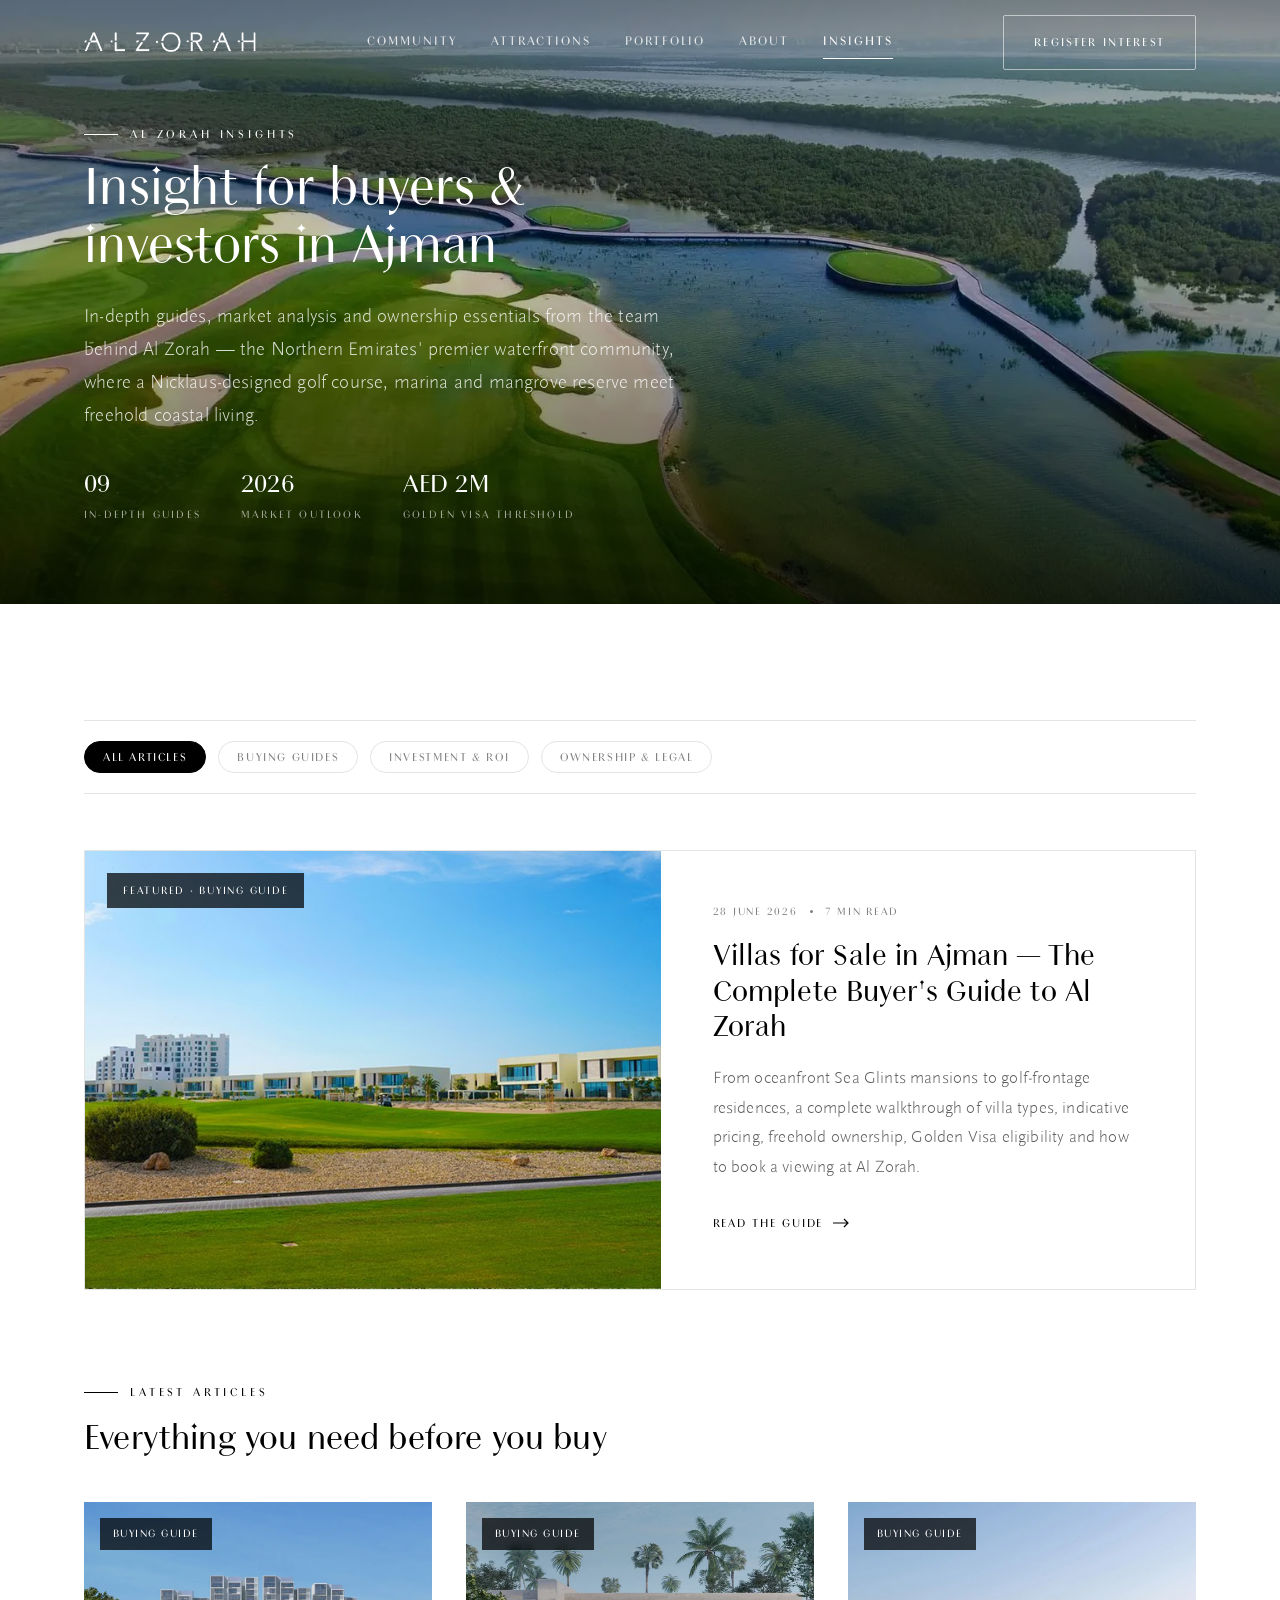
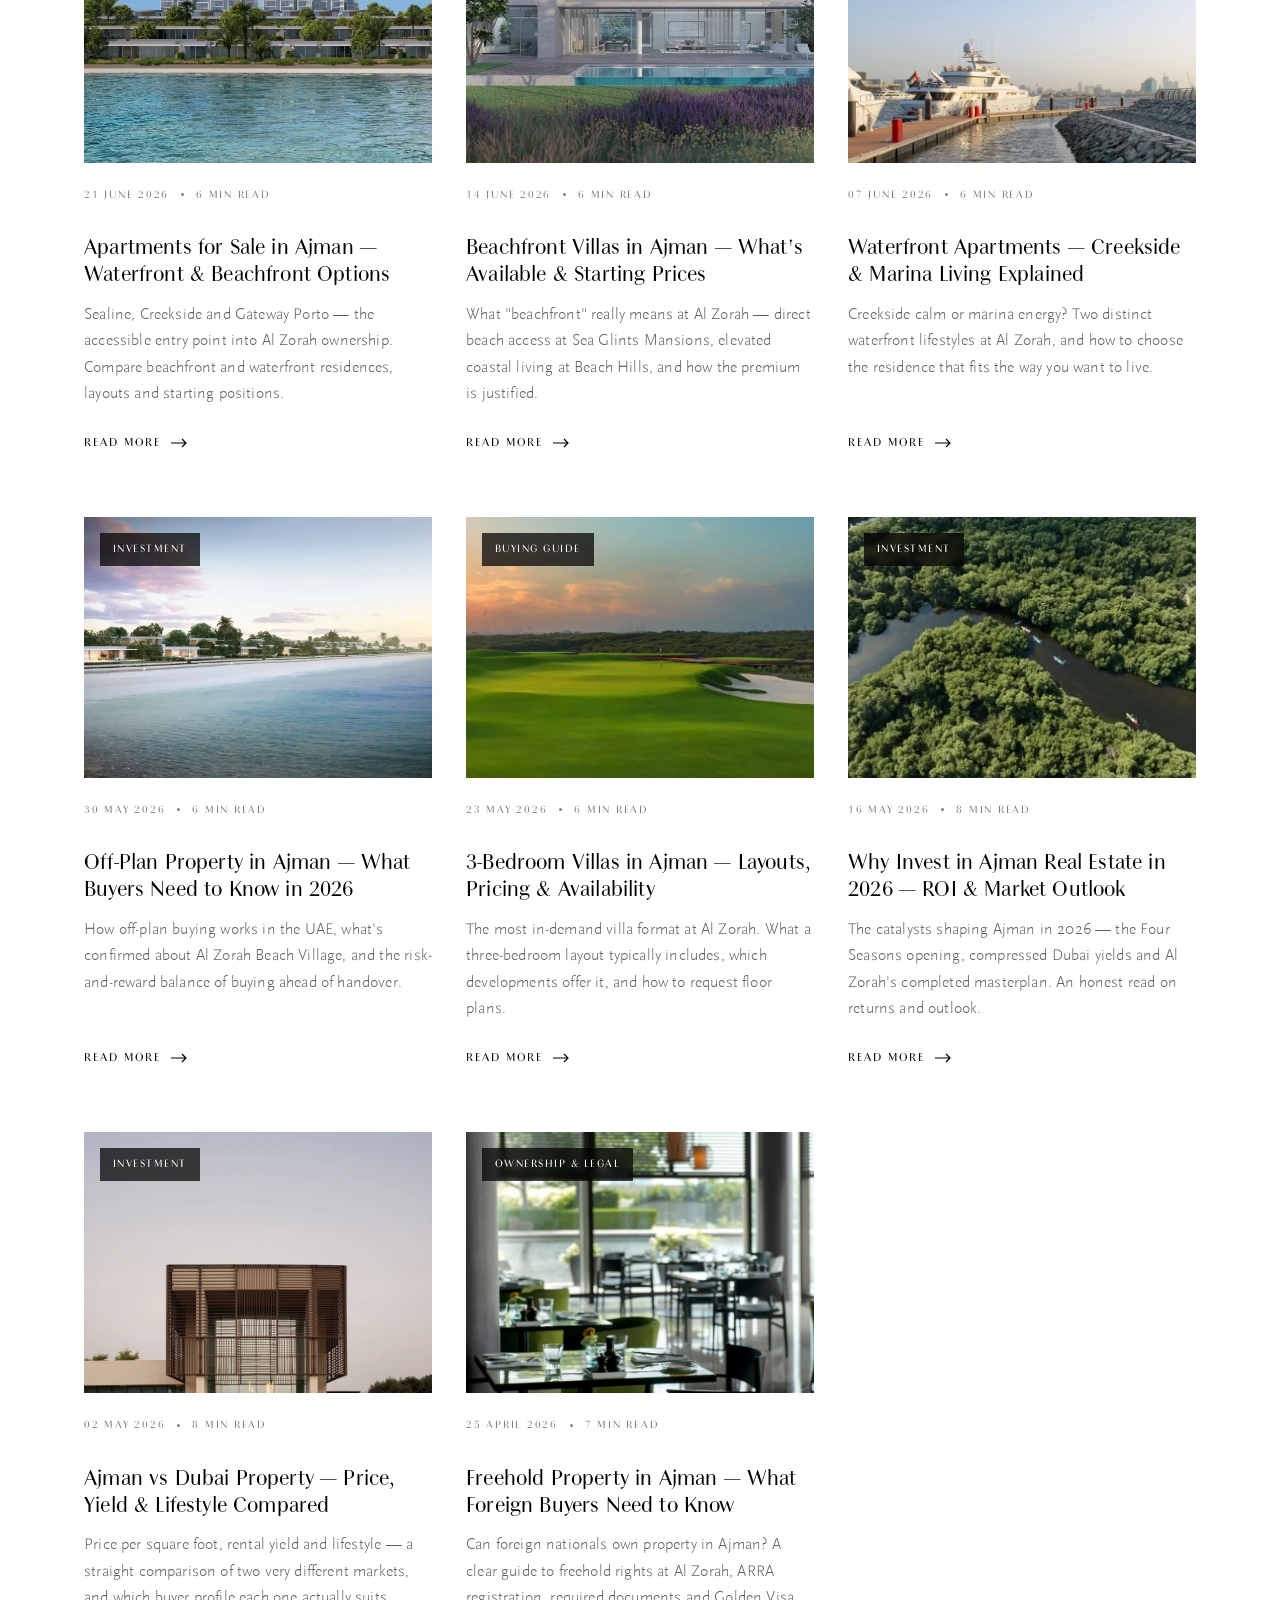
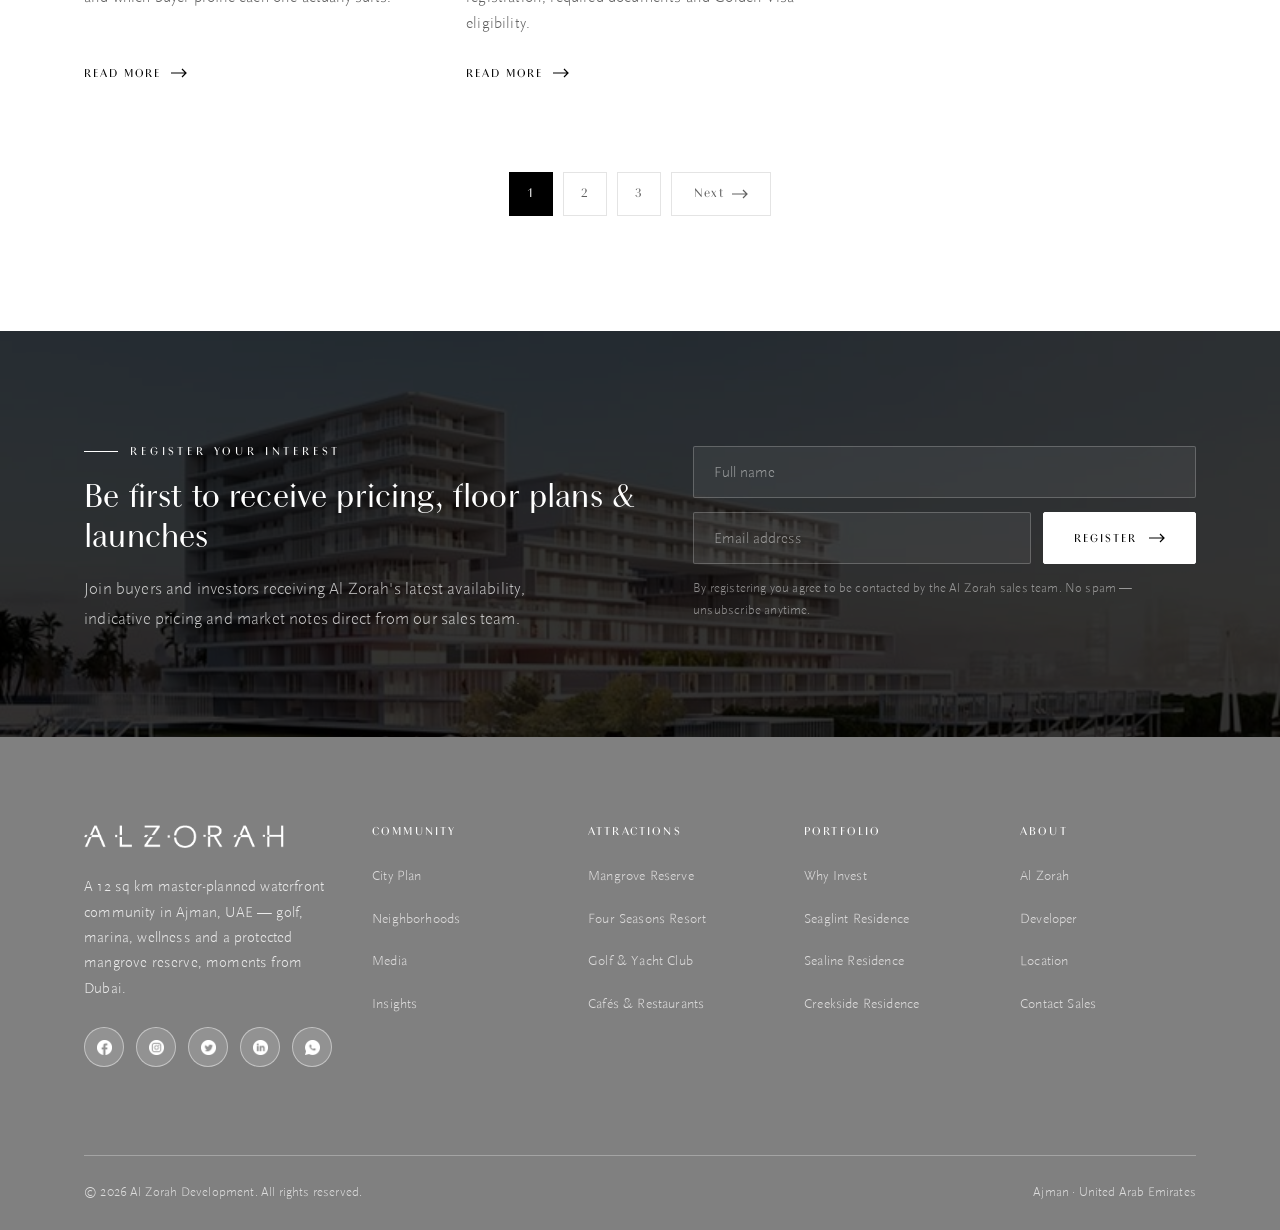
==== commit 82febc1f: "Rebrand blog to monochrome theme matching alzorahcity.com - Drop all yellow/gold; convert palette to" ====
--- a/index.html
+++ b/index.html
@@ -6,7 +6,7 @@
 <title>Insights & Buyer Guides | Al Zorah, Ajman</title>
 <meta name="description" content="Guides, market analysis and ownership essentials for buying and investing in Al Zorah — the Northern Emirates' premier waterfront community in Ajman, UAE.">
 <link rel="preconnect" href="https://alzorahcity.com">
-<link rel="icon" href="assets/img/logo-2.png">
+<link rel="icon" href="assets/img/favicon.png">
 <link rel="stylesheet" href="assets/css/blog.css">
 <script>document.documentElement.classList.add("js")</script>
 </head>
@@ -15,7 +15,7 @@
 <!-- ============================ HEADER ============================ -->
 <header class="site-header">
   <div class="wrap header-inner">
-    <a class="brand" href="https://alzorahcity.com" aria-label="Al Zorah City">
+    <a class="brand" href="https://alzorahcity.com" aria-label="Al Zorah">
       <img src="assets/img/logo.png" alt="Al Zorah">
     </a>
     <nav class="main-nav" aria-label="Primary">
@@ -222,7 +222,7 @@
       </div>
       <div class="field-row">
         <input type="email" name="email" placeholder="Email address" aria-label="Email address" required>
-        <button type="submit" class="btn btn--gold">Register
+        <button type="submit" class="btn btn--accent">Register
           <svg class="arrow" width="16" height="10" viewBox="0 0 16 10" fill="none"><path d="M11 1l4 4-4 4M15 5H0" stroke="currentColor" stroke-width="1.2"/></svg>
         </button>
       </div>
@@ -276,7 +276,7 @@
       <div class="footer-col">
         <h5>About</h5>
         <ul>
-          <li><a href="https://alzorahcity.com/about-us">Al Zorah City</a></li>
+          <li><a href="https://alzorahcity.com/about-us">Al Zorah</a></li>
           <li><a href="https://alzorahcity.com/developer">Developer</a></li>
           <li><a href="https://alzorahcity.com/location">Location</a></li>
           <li><a href="#register">Contact Sales</a></li>
--- a/assets/css/blog.css
+++ b/assets/css/blog.css
@@ -3,7 +3,8 @@
    Design system derived from alzorahcity.com
    Fonts:  Monotype-Regular (display)  ·  ScalaSans-Light (body)
            ChongModern (eyebrows / labels)
-   Palette: deep-ink #07171D chrome, white content, subtle gold #D69915
+   Palette: monochrome only — black chrome, white content, grey tones
+           (no colour accents; matches alzorahcity.com's neutral theme)
    ===================================================================== */
 
 /* ----------  Brand fonts  ---------- */
@@ -25,19 +26,25 @@
 
 /* ----------  Design tokens  ---------- */
 :root {
-    --ink:        #07171D;   /* primary text / dark chrome            */
-    --ink-2:      #212531;   /* secondary dark surface                */
-    --ink-3:      #2f3441;   /* dark gradient partner                 */
+    --ink:        #000000;   /* primary text / black chrome           */
+    --ink-2:      #141414;   /* secondary dark surface                */
+    --ink-3:      #1f1f1f;   /* dark gradient partner                 */
     --gray:       #606060;   /* body copy on light                    */
     --gray-2:     #808080;   /* muted labels                          */
     --gray-3:     #8c8c8c;   /* faint meta                            */
     --line:       #e4e4e4;   /* hairline borders                      */
     --line-soft:  #f1f1f1;
     --bg:         #ffffff;
-    --bg-soft:    #f7f6f3;   /* warm off-white section band           */
-    --bg-ink-soft:#0c2029;   /* slightly lifted ink for footer cols   */
-    --gold:       #d69915;   /* accent — used sparingly               */
-    --gold-deep:  #b47f0f;
+    --bg-soft:    #f4f4f4;   /* neutral off-white section band         */
+    --footer-bg:  #808080;   /* footer grey — matches alzorahcity.com  */
+    --footer-line:rgba(255,255,255,0.28); /* hairlines on grey footer  */
+
+    /* Monochrome only — black / white / grey across every page.
+       (Brand greens/blues from the guidelines are intentionally not
+       used on-site, to match alzorahcity.com's neutral theme.)        */
+    --accent:      #000000;  /* accent on light surfaces → black      */
+    --accent-deep: #000000;  /* prose links → black                   */
+    --accent-bright:#ffffff; /* accent on dark surfaces → white       */
 
     --font-display: 'Monotype-Regular', 'Cormorant Garamond', Georgia, serif;
     --font-body:    'ScalaSans', 'Segoe UI', Roboto, Helvetica, Arial, sans-serif;
@@ -47,7 +54,7 @@
     --gutter: clamp(20px, 5vw, 64px);
     --header-h: 84px;
     --radius: 2px;
-    --shadow: 0 24px 60px -30px rgba(7, 23, 29, 0.35);
+    --shadow: 0 24px 60px -30px rgba(0, 0, 0, 0.35);
     --ease: cubic-bezier(0.22, 0.61, 0.36, 1);
 }
 
@@ -80,7 +87,7 @@
     text-transform: uppercase;
     letter-spacing: 0.32em;
     font-size: 12px;
-    color: var(--gold);
+    color: var(--accent);
     margin: 0 0 18px;
     display: inline-flex;
     align-items: center;
@@ -89,7 +96,7 @@
 .eyebrow::before {
     content: "";
     width: 34px; height: 1px;
-    background: var(--gold);
+    background: var(--accent);
     display: inline-block;
 }
 .eyebrow.centered { justify-content: center; }
@@ -121,10 +128,14 @@
     border-color: var(--ink);
 }
 .btn--ghost:hover { background: var(--ink); color: #fff; }
-.btn--gold { --bg-btn: var(--gold); --fg-btn: #fff; }
-.btn--gold:hover { color: var(--gold); }
-.btn--on-dark { background: #fff; color: var(--ink); border-color: #fff; }
-.btn--on-dark:hover { background: transparent; color: #fff; }
+.btn--accent { --bg-btn: var(--accent); --fg-btn: #fff; }
+.btn--accent:hover { color: var(--accent); }
+/* "Register interest" — transparent on dark chrome, fills with brand mint on hover */
+.btn--on-dark { background: transparent; color: #fff; border-color: rgba(255,255,255,0.55); }
+.btn--on-dark:hover { background: var(--accent-bright); color: var(--ink); border-color: var(--accent-bright); }
+/* Newsletter submit sits on the dark band — keep it bright, not near-invisible teal */
+.cta-band .signup .btn--accent { --bg-btn: var(--accent-bright); --fg-btn: var(--ink); }
+.cta-band .signup .btn--accent:hover { color: var(--accent-bright); }
 .btn--wide { width: 100%; justify-content: center; }
 .btn .arrow { transition: transform 0.3s var(--ease); }
 .btn:hover .arrow { transform: translateX(4px); }
@@ -142,7 +153,7 @@
     padding-bottom: 3px;
 }
 .textlink .arrow { transition: transform 0.3s var(--ease); }
-.textlink:hover { color: var(--gold); }
+.textlink:hover { color: var(--accent); }
 .textlink:hover .arrow { transform: translateX(5px); }
 
 /* =====================================================================
@@ -183,7 +194,7 @@
     position: absolute;
     left: 0; bottom: 0;
     width: 0; height: 1px;
-    background: var(--gold);
+    background: var(--accent-bright);
     transition: width 0.3s var(--ease);
 }
 .main-nav a:hover,
@@ -205,12 +216,12 @@
    ===================================================================== */
 .hero {
     position: relative;
-    min-height: 74vh;
+    min-height: 58vh;
     display: flex;
     align-items: flex-end;
     color: #fff;
-    padding-bottom: clamp(48px, 8vw, 96px);
-    padding-top: calc(var(--header-h) + 40px);
+    padding-bottom: clamp(40px, 6vw, 76px);
+    padding-top: calc(var(--header-h) + 32px);
     background: var(--ink);
     overflow: hidden;
 }
@@ -218,24 +229,24 @@
     position: absolute; inset: 0;
     width: 100%; height: 100%;
     object-fit: cover;
-    opacity: 0.62;
+    opacity: 0.82;
     transform: scale(1.04);
 }
 .hero::after {
     content: "";
     position: absolute; inset: 0;
-    background: linear-gradient(180deg, rgba(7,23,29,0.55) 0%, rgba(7,23,29,0.15) 40%, rgba(7,23,29,0.85) 100%);
+    background: linear-gradient(180deg, rgba(0,0,0,0.32) 0%, rgba(0,0,0,0.05) 42%, rgba(0,0,0,0.66) 100%);
 }
 .hero__inner { position: relative; z-index: 2; max-width: 820px; }
-.hero .eyebrow { color: #e7c777; }
-.hero .eyebrow::before { background: #e7c777; }
+.hero .eyebrow { color: var(--accent-bright); }
+.hero .eyebrow::before { background: var(--accent-bright); }
 .hero h1 {
     font-family: var(--font-display);
     color: #fff;
-    font-size: clamp(38px, 6vw, 76px);
-    line-height: 1.04;
+    font-size: clamp(30px, 4.4vw, 54px);
+    line-height: 1.08;
     letter-spacing: 0.005em;
-    margin-bottom: 22px;
+    margin-bottom: 20px;
 }
 .hero p {
     font-size: clamp(16px, 1.5vw, 19px);
@@ -251,7 +262,7 @@
 .hero__meta div span {
     display: block;
     font-family: var(--font-display);
-    font-size: 30px;
+    font-size: 26px;
     color: #fff;
     line-height: 1;
 }
@@ -272,8 +283,8 @@
 .section-head.centered { margin-inline: auto; text-align: center; }
 .section-head h2 {
     font-family: var(--font-display);
-    font-size: clamp(28px, 3.6vw, 46px);
-    line-height: 1.1;
+    font-size: clamp(24px, 2.8vw, 36px);
+    line-height: 1.14;
 }
 .section-head p { color: var(--gray); margin: 12px 0 0; }
 
@@ -325,7 +336,7 @@
     position: absolute; top: 22px; left: 22px; z-index: 2;
     font-family: var(--font-label);
     text-transform: uppercase; letter-spacing: 0.16em; font-size: 11px;
-    color: #fff; background: rgba(7,23,29,0.72);
+    color: #fff; background: rgba(0,0,0,0.72);
     padding: 8px 16px; backdrop-filter: blur(4px);
 }
 .featured__body {
@@ -341,11 +352,11 @@
 .post-meta .dot { width: 3px; height: 3px; border-radius: 50%; background: var(--gray-2); }
 .featured__body h3 {
     font-family: var(--font-display);
-    font-size: clamp(26px, 3vw, 38px);
-    line-height: 1.12;
+    font-size: clamp(22px, 2.4vw, 31px);
+    line-height: 1.16;
     margin-bottom: 16px;
 }
-.featured__body h3 a:hover { color: var(--gold); }
+.featured__body h3 a:hover { color: var(--accent); }
 .featured__body p { color: var(--gray); margin: 0 0 30px; }
 
 /* =====================================================================
@@ -371,14 +382,14 @@
     position: absolute; top: 16px; left: 16px;
     font-family: var(--font-label);
     text-transform: uppercase; letter-spacing: 0.14em; font-size: 10.5px;
-    color: #fff; background: rgba(7,23,29,0.72);
+    color: #fff; background: rgba(0,0,0,0.72);
     padding: 7px 13px; backdrop-filter: blur(3px);
 }
 .card h3 {
     font-family: var(--font-display);
     font-size: 22px; line-height: 1.22; margin: 12px 0 12px;
 }
-.card h3 a:hover { color: var(--gold); }
+.card h3 a:hover { color: var(--accent); }
 .card p { color: var(--gray); font-size: 15.5px; line-height: 1.7; margin: 0 0 20px; }
 .card .card__foot { margin-top: auto; }
 .card .read-time { color: var(--gray-3); font-size: 13px; }
@@ -420,11 +431,11 @@
 }
 .cta-band h2 {
     font-family: var(--font-display); color: #fff;
-    font-size: clamp(28px, 3.4vw, 44px); line-height: 1.12; margin-bottom: 16px;
+    font-size: clamp(24px, 2.8vw, 34px); line-height: 1.16; margin-bottom: 16px;
 }
 .cta-band p { color: rgba(255,255,255,0.75); margin: 0; max-width: 480px; }
-.cta-band .eyebrow { color: #e7c777; }
-.cta-band .eyebrow::before { background: #e7c777; }
+.cta-band .eyebrow { color: var(--accent-bright); }
+.cta-band .eyebrow::before { background: var(--accent-bright); }
 .signup { display: flex; flex-direction: column; gap: 14px; }
 .signup .field-row { display: flex; gap: 12px; }
 .signup input {
@@ -435,43 +446,46 @@
     font-size: 15px; border-radius: var(--radius);
 }
 .signup input::placeholder { color: rgba(255,255,255,0.5); }
-.signup input:focus { outline: none; border-color: var(--gold); }
+.signup input:focus { outline: none; border-color: var(--accent-bright); }
 .signup small { color: rgba(255,255,255,0.5); font-size: 12.5px; }
 
 /* =====================================================================
-   FOOTER  (dark ink — mirrors the live site)
-   ===================================================================== */
-.site-footer { background: var(--ink); color: rgba(255,255,255,0.7); }
+   FOOTER  (grey #808080 — mirrors alzorahcity.com: white headings,
+            light-grey links, white hover)
+   ===================================================================== */
+.site-footer { background: var(--footer-bg); color: #ecebeb; }
 .footer-top {
     display: grid;
     grid-template-columns: 1.4fr repeat(4, 1fr);
     gap: 40px;
     padding-block: clamp(56px, 7vw, 88px);
-    border-bottom: 1px solid rgba(255,255,255,0.09);
+    border-bottom: 1px solid var(--footer-line);
 }
 .footer-brand img { width: 200px; margin-bottom: 26px; }
-.footer-brand p { font-size: 14.5px; line-height: 1.75; color: rgba(255,255,255,0.6); max-width: 320px; }
+.footer-brand p { font-size: 14.5px; line-height: 1.75; color: rgba(255,255,255,0.85); max-width: 320px; }
 .footer-social { display: flex; gap: 12px; margin-top: 26px; }
 .footer-social a {
-    width: 40px; height: 40px; border: 1px solid rgba(255,255,255,0.18);
+    width: 40px; height: 40px;
+    background: rgba(255,255,255,0.14);
+    border: 1px solid rgba(255,255,255,0.45);
     display: inline-flex; align-items: center; justify-content: center;
     border-radius: 50%; transition: all 0.25s var(--ease);
 }
 .footer-social a:hover { background: #fff; border-color: #fff; }
-.footer-social img { width: 15px; height: 15px; filter: brightness(0) invert(1); transition: filter 0.25s var(--ease); }
-.footer-social a:hover img { filter: none; }
+.footer-social img { width: 15px; height: 15px; margin: auto; filter: brightness(0) invert(1); transition: filter 0.25s var(--ease); }
+.footer-social a:hover img { filter: brightness(0); }
 .footer-col h5 {
     font-family: var(--font-label);
     text-transform: uppercase; letter-spacing: 0.18em;
     font-size: 12px; color: #fff; margin-bottom: 22px;
 }
 .footer-col ul { list-style: none; display: flex; flex-direction: column; gap: 13px; }
-.footer-col a { font-size: 13.5px; color: rgba(255,255,255,0.6); }
-.footer-col a:hover { color: var(--gold); }
+.footer-col a { font-size: 13.5px; color: #dcdbdb; }
+.footer-col a:hover { color: #fff; }
 .footer-bottom {
     display: flex; justify-content: space-between; align-items: center; flex-wrap: wrap; gap: 12px;
     padding-block: 26px;
-    font-size: 12.5px; color: rgba(255,255,255,0.45);
+    font-size: 12.5px; color: rgba(255,255,255,0.72);
 }
 .footer-bottom a:hover { color: #fff; }
 
@@ -488,11 +502,11 @@
 }
 .article-hero__bg {
     position: absolute; inset: 0; width: 100%; height: 100%;
-    object-fit: cover; opacity: 0.42; transform: scale(1.05);
+    object-fit: cover; opacity: 0.52; transform: scale(1.05);
 }
 .article-hero::after {
     content: ""; position: absolute; inset: 0;
-    background: linear-gradient(180deg, rgba(7,23,29,0.7) 0%, rgba(7,23,29,0.45) 45%, rgba(7,23,29,0.92) 100%);
+    background: linear-gradient(180deg, rgba(0,0,0,0.55) 0%, rgba(0,0,0,0.32) 45%, rgba(0,0,0,0.85) 100%);
 }
 .article-hero .wrap { position: relative; z-index: 2; max-width: 900px; }
 .breadcrumb {
@@ -507,11 +521,11 @@
     display: inline-block;
     font-family: var(--font-label);
     text-transform: uppercase; letter-spacing: 0.16em; font-size: 11px;
-    color: var(--ink); background: #e7c777; padding: 7px 15px; margin-bottom: 22px;
+    color: var(--ink); background: #fff; padding: 7px 15px; margin-bottom: 22px;
 }
 .article-hero h1 {
     font-family: var(--font-display); color: #fff;
-    font-size: clamp(30px, 4.4vw, 56px); line-height: 1.08; margin-bottom: 26px;
+    font-size: clamp(26px, 3.4vw, 42px); line-height: 1.12; margin-bottom: 24px;
 }
 .article-hero .article-meta {
     display: flex; align-items: center; gap: 16px; flex-wrap: wrap;
@@ -520,13 +534,7 @@
     color: rgba(255,255,255,0.72);
 }
 .article-hero .article-meta .dot { width: 3px; height: 3px; border-radius: 50%; background: rgba(255,255,255,0.5); }
-.author-chip { display: flex; align-items: center; gap: 12px; }
-.author-chip .avatar {
-    width: 40px; height: 40px; border-radius: 50%;
-    background: #e7c777; color: var(--ink);
-    display: inline-flex; align-items: center; justify-content: center;
-    font-family: var(--font-display); font-size: 17px; letter-spacing: 0;
-}
+.author-chip { display: flex; align-items: center; gap: 10px; }
 
 /* ----------  Article layout  ---------- */
 .article-layout {
@@ -543,8 +551,8 @@
 .prose p { color: var(--gray); margin: 0 0 26px; }
 .prose h2 {
     font-family: var(--font-display);
-    font-size: clamp(25px, 2.8vw, 34px);
-    line-height: 1.16; margin: 54px 0 18px; scroll-margin-top: 110px;
+    font-size: clamp(22px, 2.4vw, 29px);
+    line-height: 1.2; margin: 52px 0 16px; scroll-margin-top: 110px;
     padding-top: 8px;
 }
 .prose h3 {
@@ -552,20 +560,23 @@
     font-size: 20px; color: var(--ink); margin: 34px 0 12px;
     letter-spacing: 0.02em;
 }
-.prose a { color: var(--gold-deep); border-bottom: 1px solid rgba(180,127,15,0.35); }
-.prose a:hover { border-color: var(--gold-deep); }
+.prose a { color: var(--accent-deep); border-bottom: 1px solid rgba(0,0,0,0.35); }
+/* buttons inside prose must not inherit the text-link colour/underline */
+.prose a.btn { color: var(--fg-btn); border-bottom: 0; }
+.prose a.btn:hover { color: var(--bg-btn); }
+.prose a:hover { border-color: var(--accent-deep); }
 .prose ul, .prose ol { margin: 0 0 26px; padding-left: 4px; list-style: none; }
 .prose ul li, .prose ol li { position: relative; padding-left: 30px; margin-bottom: 13px; color: var(--gray); }
 .prose ul li::before {
     content: ""; position: absolute; left: 4px; top: 12px;
-    width: 7px; height: 7px; border: 1px solid var(--gold); transform: rotate(45deg);
+    width: 7px; height: 7px; border: 1px solid var(--accent); transform: rotate(45deg);
 }
 .prose ol { counter-reset: li; }
 .prose ol li { counter-increment: li; }
 .prose ol li::before {
     content: counter(li, decimal-leading-zero);
     position: absolute; left: 0; top: 0;
-    font-family: var(--font-label); color: var(--gold); font-size: 13px; letter-spacing: 0.05em;
+    font-family: var(--font-label); color: var(--accent); font-size: 13px; letter-spacing: 0.05em;
 }
 .prose strong { color: var(--ink); font-weight: 400; }
 .prose figure { margin: 40px 0; }
@@ -579,7 +590,7 @@
 .pullquote {
     margin: 44px 0;
     padding: 8px 0 8px 34px;
-    border-left: 2px solid var(--gold);
+    border-left: 2px solid var(--accent);
     font-family: var(--font-display);
     font-size: clamp(22px, 2.4vw, 30px);
     line-height: 1.3; color: var(--ink);
@@ -590,10 +601,10 @@
     display: flex; gap: 16px;
     background: var(--bg-soft);
     border: 1px solid var(--line);
-    border-left: 3px solid var(--gold);
+    border-left: 3px solid var(--accent);
     padding: 22px 26px; margin: 34px 0; border-radius: var(--radius);
 }
-.note .note__icon { color: var(--gold); flex-shrink: 0; font-size: 20px; line-height: 1.4; }
+.note .note__icon { color: var(--accent); flex-shrink: 0; font-size: 20px; line-height: 1.4; }
 .note p { margin: 0; font-size: 15px; color: var(--gray); }
 .note strong { color: var(--ink); }
 
@@ -642,7 +653,7 @@
 }
 .faq-item button::after {
     content: "+"; position: absolute; right: 4px; top: 22px;
-    font-family: var(--font-body); font-size: 24px; color: var(--gold);
+    font-family: var(--font-body); font-size: 24px; color: var(--accent);
     transition: transform 0.3s var(--ease);
 }
 .faq-item.open button::after { content: "–"; }
@@ -685,7 +696,7 @@
     counter-increment: toc; display: flex; gap: 12px; padding: 8px 0;
     font-size: 14.5px; color: var(--gray); line-height: 1.4;
 }
-.toc a::before { content: counter(toc, decimal-leading-zero); font-family: var(--font-label); color: var(--gold); font-size: 11px; padding-top: 3px; }
+.toc a::before { content: counter(toc, decimal-leading-zero); font-family: var(--font-label); color: var(--accent); font-size: 11px; padding-top: 3px; }
 .toc a:hover, .toc a.active { color: var(--ink); }
 .toc a.active { font-weight: 400; }
 
@@ -696,9 +707,9 @@
 .mini-post { display: flex; gap: 14px; padding: 14px 0; border-bottom: 1px solid var(--line); }
 .mini-post:last-child { border-bottom: 0; padding-bottom: 0; }
 .mini-post img { width: 74px; height: 62px; object-fit: cover; flex-shrink: 0; }
-.mini-post .mp-tag { font-family: var(--font-label); text-transform: uppercase; letter-spacing: 0.1em; font-size: 10px; color: var(--gold); }
+.mini-post .mp-tag { font-family: var(--font-label); text-transform: uppercase; letter-spacing: 0.1em; font-size: 10px; color: var(--accent); }
 .mini-post h5 { font-family: var(--font-display); font-size: 15.5px; line-height: 1.25; margin: 4px 0 0; }
-.mini-post h5 a:hover { color: var(--gold); }
+.mini-post h5 a:hover { color: var(--accent); }
 
 /* ----------  Related posts  ---------- */
 .related { border-top: 1px solid var(--line); }
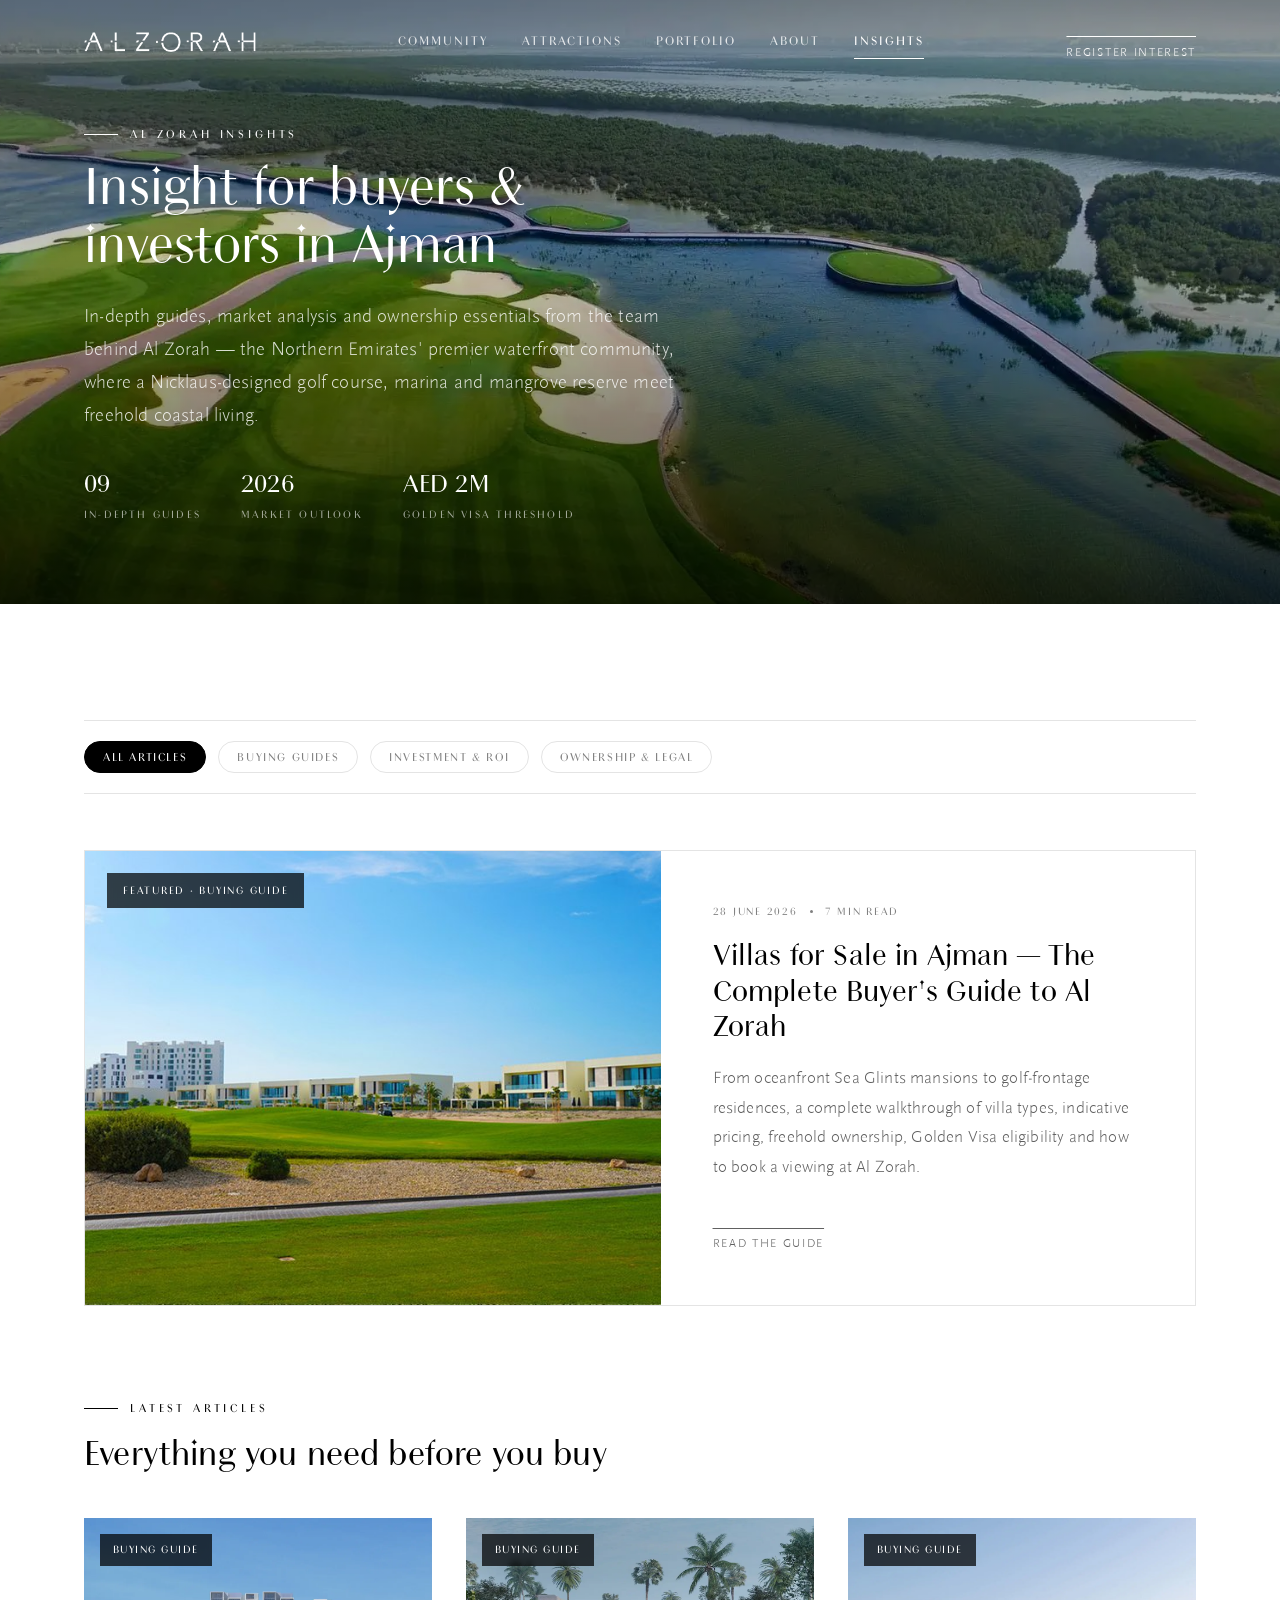
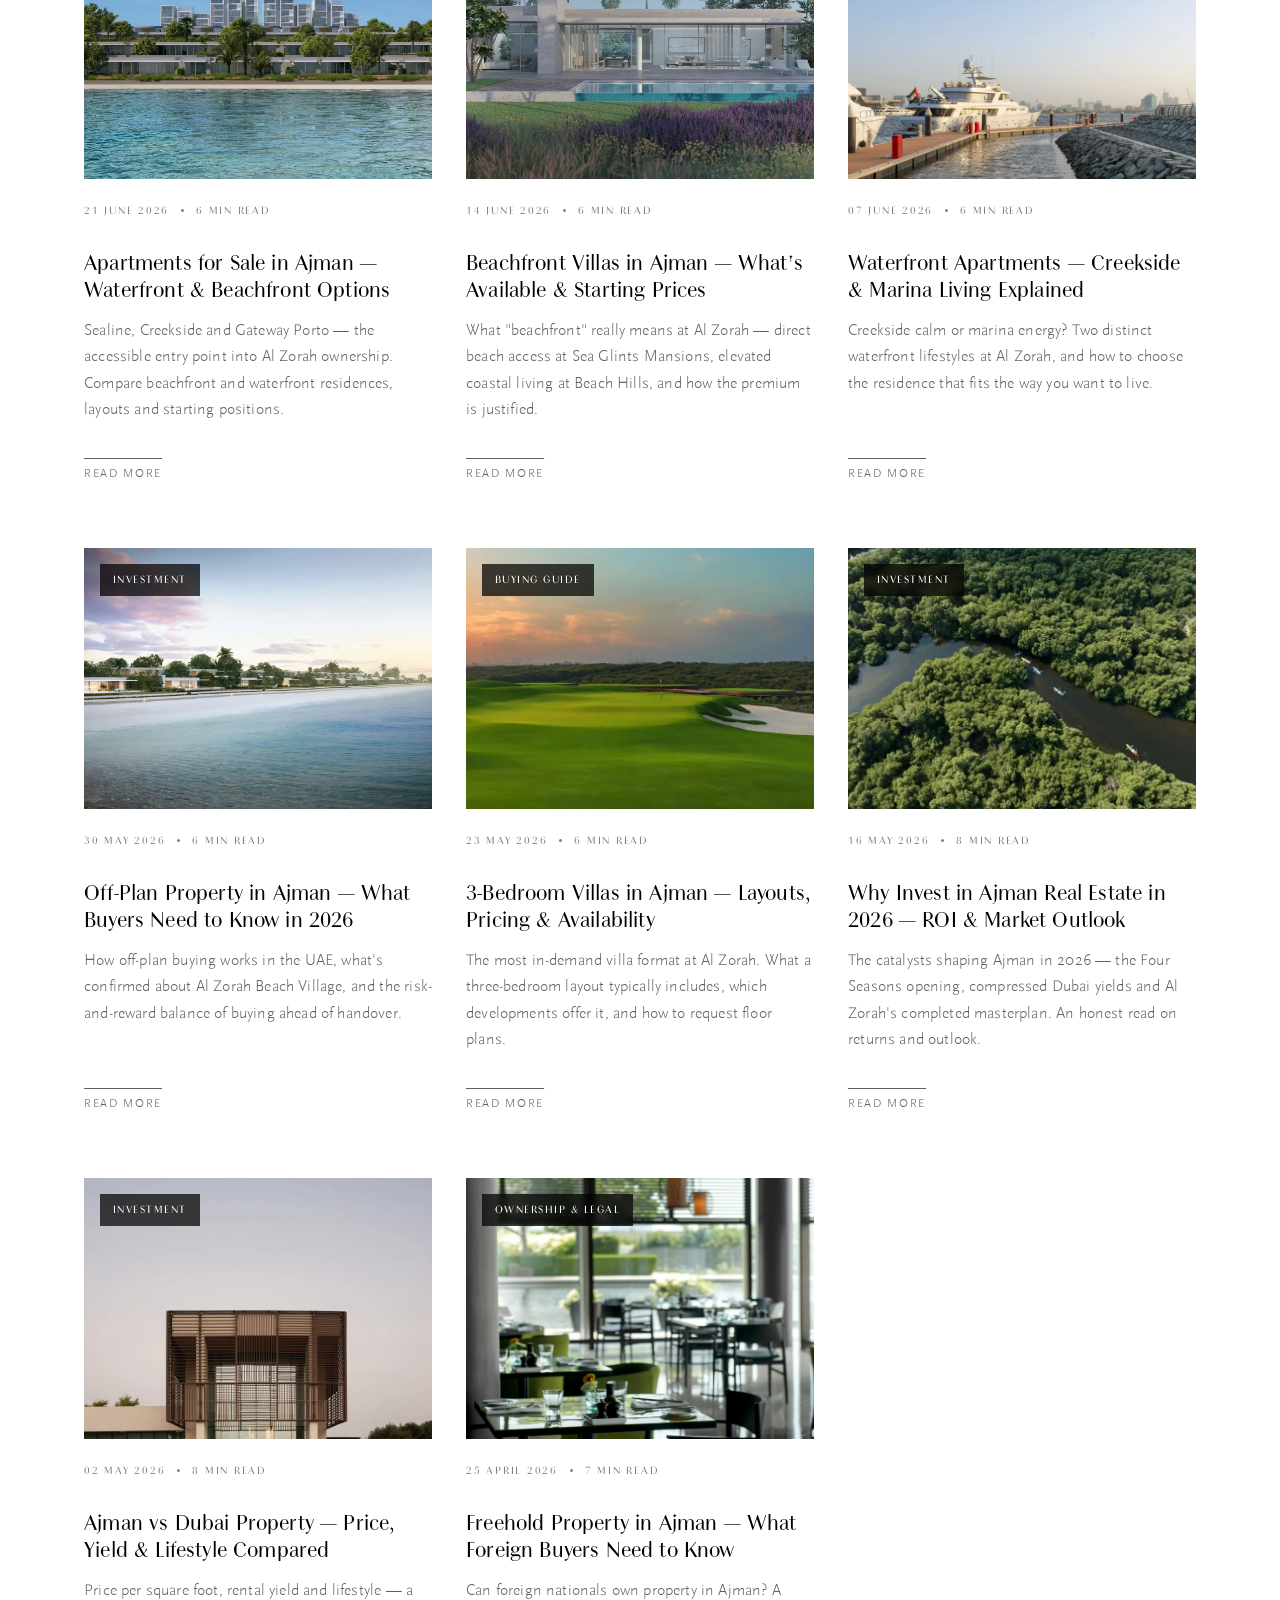
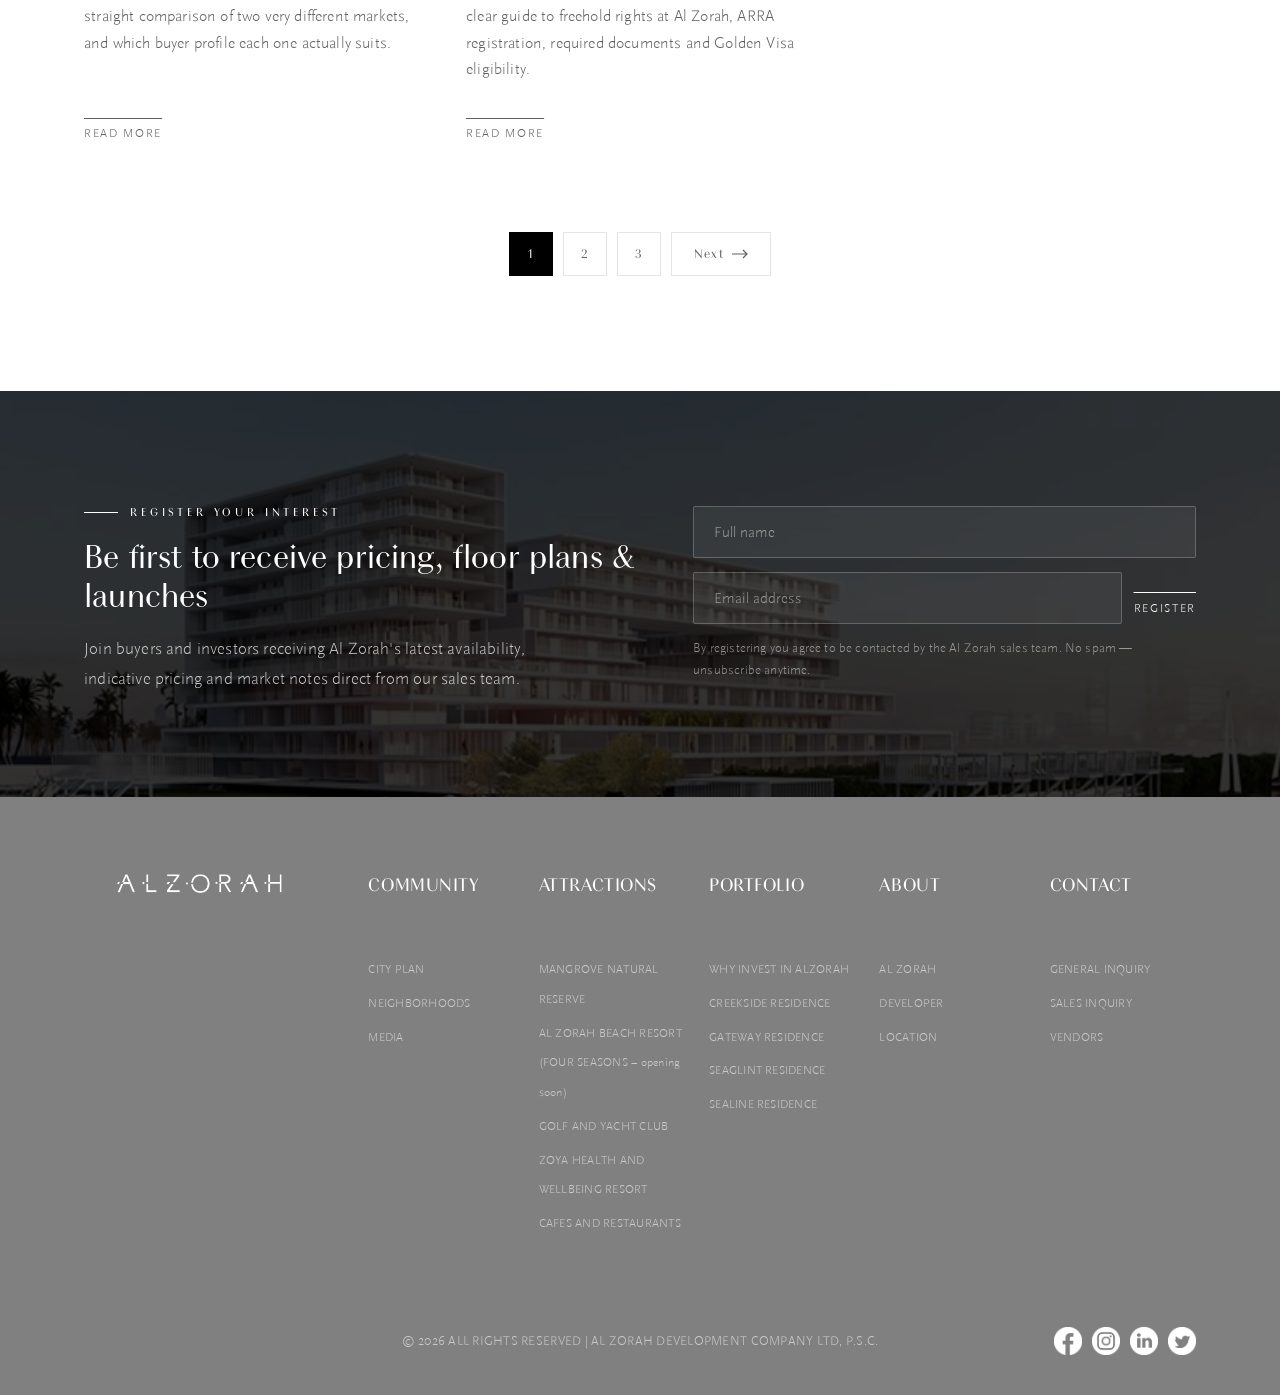
==== commit 9fd6374f: "Replicate alzorahcity.com footer + convert CTAs to "explore" style - Rebuild footer to match the liv" ====
--- a/index.html
+++ b/index.html
@@ -234,58 +234,65 @@
 <!-- ============================ FOOTER ============================ -->
 <footer class="site-footer">
   <div class="wrap">
-    <div class="footer-top">
-      <div class="footer-brand">
+    <div class="footer-grid">
+      <a class="footer-brand" href="https://alzorahcity.com" aria-label="Al Zorah">
         <img src="assets/img/logo.png" alt="Al Zorah">
-        <p>A 12 sq km master-planned waterfront community in Ajman, UAE — golf, marina, wellness and a protected mangrove reserve, moments from Dubai.</p>
-        <div class="footer-social">
-          <a href="https://www.facebook.com/AlZorah" aria-label="Facebook"><img src="assets/img/social/facebook.png" alt=""></a>
-          <a href="https://www.instagram.com/alzorah/" aria-label="Instagram"><img src="assets/img/social/instagram.png" alt=""></a>
-          <a href="https://twitter.com/AlZorahUAE" aria-label="X"><img src="assets/img/social/twitter.png" alt=""></a>
-          <a href="#" aria-label="LinkedIn"><img src="assets/img/social/linkedin-1.png" alt=""></a>
-          <a href="#" aria-label="WhatsApp"><img src="assets/img/social/whatsapp.png" alt=""></a>
-        </div>
+      </a>
+      <nav class="footer-cols" aria-label="Footer">
+        <div class="footer-col">
+          <h5>COMMUNITY</h5>
+          <ul>
+            <li><a href="https://alzorahcity.com/city-plan">CITY PLAN</a></li>
+            <li><a href="https://alzorahcity.com/community">NEIGHBORHOODS</a></li>
+            <li><a href="https://alzorahcity.com/media">MEDIA</a></li>
+          </ul>
+        </div>
+        <div class="footer-col">
+          <h5>ATTRACTIONS</h5>
+          <ul>
+            <li><a href="https://alzorahcity.com/mangrove-natural-reserve">MANGROVE NATURAL RESERVE</a></li>
+            <li><a href="https://alzorahcity.com/hotels">AL ZORAH BEACH RESORT (FOUR SEASONS &ndash; opening soon)</a></li>
+            <li><a href="https://alzorahcity.com/golf-club">GOLF AND YACHT CLUB</a></li>
+            <li><a href="https://alzorahcity.com/zoya-health-&amp;-wellbeing-resort">ZOYA HEALTH AND WELLBEING RESORT</a></li>
+            <li><a href="https://alzorahcity.com/restaurant">CAFES AND RESTAURANTS</a></li>
+          </ul>
+        </div>
+        <div class="footer-col">
+          <h5>PORTFOLIO</h5>
+          <ul>
+            <li><a href="https://alzorahcity.com/invest">WHY INVEST IN ALZORAH</a></li>
+            <li><a href="https://alzorahcity.com/creekside_residence">CREEKSIDE RESIDENCE</a></li>
+            <li><a href="https://alzorahcity.com/gateway-porto-al-zorah">GATEWAY RESIDENCE</a></li>
+            <li><a href="https://alzorahcity.com/seaglint">SEAGLINT RESIDENCE</a></li>
+            <li><a href="https://alzorahcity.com/sealine-residence">SEALINE RESIDENCE</a></li>
+          </ul>
+        </div>
+        <div class="footer-col">
+          <h5>ABOUT</h5>
+          <ul>
+            <li><a href="https://alzorahcity.com/about-us">AL ZORAH</a></li>
+            <li><a href="https://alzorahcity.com/developer">DEVELOPER</a></li>
+            <li><a href="https://alzorahcity.com/location">LOCATION</a></li>
+          </ul>
+        </div>
+        <div class="footer-col">
+          <h5>CONTACT</h5>
+          <ul>
+            <li><a href="#register">GENERAL INQUIRY</a></li>
+            <li><a href="#register">SALES INQUIRY</a></li>
+            <li><a href="#register">VENDORS</a></li>
+          </ul>
+        </div>
+      </nav>
+    </div>
+    <div class="footer-bottom">
+      <p class="copyright">&copy; <span data-year>2026</span> ALL RIGHTS RESERVED | AL ZORAH DEVELOPMENT COMPANY LTD, P.S.C.</p>
+      <div class="footer-social">
+        <a href="https://www.facebook.com/AlZorah" aria-label="Facebook"><img src="assets/img/social/facebook.png" alt=""></a>
+        <a href="https://www.instagram.com/alzorah/" aria-label="Instagram"><img src="assets/img/social/instagram.png" alt=""></a>
+        <a href="https://www.linkedin.com/company/al-zorah-development-private-company" aria-label="LinkedIn"><img src="assets/img/social/linkedin-1.png" alt=""></a>
+        <a href="https://twitter.com/AlZorahUAE" aria-label="X"><img src="assets/img/social/twitter.png" alt=""></a>
       </div>
-      <div class="footer-col">
-        <h5>Community</h5>
-        <ul>
-          <li><a href="https://alzorahcity.com/city-plan">City Plan</a></li>
-          <li><a href="https://alzorahcity.com/community">Neighborhoods</a></li>
-          <li><a href="https://alzorahcity.com/media">Media</a></li>
-          <li><a href="index.html">Insights</a></li>
-        </ul>
-      </div>
-      <div class="footer-col">
-        <h5>Attractions</h5>
-        <ul>
-          <li><a href="https://alzorahcity.com/mangrove-natural-reserve">Mangrove Reserve</a></li>
-          <li><a href="https://alzorahcity.com/hotels">Four Seasons Resort</a></li>
-          <li><a href="https://alzorahcity.com/golf-club">Golf &amp; Yacht Club</a></li>
-          <li><a href="https://alzorahcity.com/restaurant">Cafés &amp; Restaurants</a></li>
-        </ul>
-      </div>
-      <div class="footer-col">
-        <h5>Portfolio</h5>
-        <ul>
-          <li><a href="https://alzorahcity.com/invest">Why Invest</a></li>
-          <li><a href="https://alzorahcity.com/seaglint">Seaglint Residence</a></li>
-          <li><a href="https://alzorahcity.com/sealine-residence">Sealine Residence</a></li>
-          <li><a href="https://alzorahcity.com/creekside_residence">Creekside Residence</a></li>
-        </ul>
-      </div>
-      <div class="footer-col">
-        <h5>About</h5>
-        <ul>
-          <li><a href="https://alzorahcity.com/about-us">Al Zorah</a></li>
-          <li><a href="https://alzorahcity.com/developer">Developer</a></li>
-          <li><a href="https://alzorahcity.com/location">Location</a></li>
-          <li><a href="#register">Contact Sales</a></li>
-        </ul>
-      </div>
-    </div>
-    <div class="footer-bottom">
-      <span>© <span data-year>2026</span> Al Zorah Development. All rights reserved.</span>
-      <span>Ajman · United Arab Emirates</span>
     </div>
   </div>
 </footer>
--- a/assets/css/blog.css
+++ b/assets/css/blog.css
@@ -37,7 +37,6 @@
     --bg:         #ffffff;
     --bg-soft:    #f4f4f4;   /* neutral off-white section band         */
     --footer-bg:  #808080;   /* footer grey — matches alzorahcity.com  */
-    --footer-line:rgba(255,255,255,0.28); /* hairlines on grey footer  */
 
     /* Monochrome only — black / white / grey across every page.
        (Brand greens/blues from the guidelines are intentionally not
@@ -102,59 +101,57 @@
 .eyebrow.centered { justify-content: center; }
 .display { font-family: var(--font-display); }
 
-/* ----------  Buttons  ---------- */
+/* ----------  CTAs — "explore" style (thin line above an uppercase
+   label), matching alzorahcity.com. Text-only, no box.  ---------- */
 .btn {
-    --bg-btn: var(--ink);
-    --fg-btn: #fff;
-    display: inline-flex;
-    align-items: center;
-    gap: 12px;
-    font-family: var(--font-label);
+    --cta: var(--ink);                 /* line + label colour           */
+    display: inline-block;
+    font-family: var(--font-body);
     text-transform: uppercase;
-    letter-spacing: 0.18em;
+    letter-spacing: 0.14em;
     font-size: 12px;
-    padding: 16px 30px;
-    background: var(--bg-btn);
-    color: var(--fg-btn);
-    border: 1px solid var(--bg-btn);
-    border-radius: var(--radius);
-    transition: all 0.3s var(--ease);
+    font-weight: 400;
+    color: var(--cta);
+    background: transparent;
+    border: 0;
+    padding: 22px 0 2px;               /* head-room for the line above  */
+    text-decoration: underline;
+    text-decoration-color: var(--cta);
+    text-decoration-thickness: 1px;
+    text-underline-offset: -1.65em;    /* lift the underline above text */
+    transition: opacity 0.25s var(--ease), color 0.25s var(--ease);
     white-space: nowrap;
-}
-.btn:hover { background: transparent; color: var(--bg-btn); }
-.btn--ghost {
-    background: transparent;
-    color: var(--ink);
-    border-color: var(--ink);
-}
-.btn--ghost:hover { background: var(--ink); color: #fff; }
-.btn--accent { --bg-btn: var(--accent); --fg-btn: #fff; }
-.btn--accent:hover { color: var(--accent); }
-/* "Register interest" — transparent on dark chrome, fills with brand mint on hover */
-.btn--on-dark { background: transparent; color: #fff; border-color: rgba(255,255,255,0.55); }
-.btn--on-dark:hover { background: var(--accent-bright); color: var(--ink); border-color: var(--accent-bright); }
-/* Newsletter submit sits on the dark band — keep it bright, not near-invisible teal */
-.cta-band .signup .btn--accent { --bg-btn: var(--accent-bright); --fg-btn: var(--ink); }
-.cta-band .signup .btn--accent:hover { color: var(--accent-bright); }
-.btn--wide { width: 100%; justify-content: center; }
-.btn .arrow { transition: transform 0.3s var(--ease); }
-.btn:hover .arrow { transform: translateX(4px); }
-
+    cursor: pointer;
+}
+.btn:hover { opacity: 0.6; }
+.btn .arrow { display: none; }         /* explore style is text-only    */
+
+/* CTAs on dark chrome (header, hero, CTA band, sidebar CTA) → white */
+.btn--on-dark,
+.cta-band .btn,
+.widget--cta .btn { --cta: #fff; }
+
+/* modifiers retained as no-ops so existing markup keeps working */
+.btn--ghost, .btn--accent, .btn--wide { background: transparent; border: 0; }
+
+/* "Read more" links — same explore style, one tier lighter (grey) */
 .textlink {
-    font-family: var(--font-label);
+    font-family: var(--font-body);
     text-transform: uppercase;
-    letter-spacing: 0.16em;
+    letter-spacing: 0.14em;
     font-size: 12px;
-    color: var(--ink);
-    display: inline-flex;
-    align-items: center;
-    gap: 10px;
-    border-bottom: 1px solid transparent;
-    padding-bottom: 3px;
-}
-.textlink .arrow { transition: transform 0.3s var(--ease); }
-.textlink:hover { color: var(--accent); }
-.textlink:hover .arrow { transform: translateX(5px); }
+    font-weight: 400;
+    color: var(--gray);
+    display: inline-block;
+    padding-top: 20px;
+    text-decoration: underline;
+    text-decoration-color: currentColor;
+    text-decoration-thickness: 1px;
+    text-underline-offset: -1.55em;
+    transition: color 0.25s var(--ease);
+}
+.textlink .arrow { display: none; }
+.textlink:hover { color: var(--ink); }
 
 /* =====================================================================
    HEADER  (dark ink chrome — matches the site's dark hero + footer)
@@ -450,44 +447,54 @@
 .signup small { color: rgba(255,255,255,0.5); font-size: 12.5px; }
 
 /* =====================================================================
-   FOOTER  (grey #808080 — mirrors alzorahcity.com: white headings,
-            light-grey links, white hover)
-   ===================================================================== */
-.site-footer { background: var(--footer-bg); color: #ecebeb; }
-.footer-top {
+   FOOTER  (replicates alzorahcity.com — grey #808080, logo + 5 link
+            columns, centred copyright, white social badges bottom-right)
+   ===================================================================== */
+.site-footer { background: var(--footer-bg); color: #cbc9c9; }
+.footer-grid {
     display: grid;
-    grid-template-columns: 1.4fr repeat(4, 1fr);
-    gap: 40px;
-    padding-block: clamp(56px, 7vw, 88px);
-    border-bottom: 1px solid var(--footer-line);
-}
-.footer-brand img { width: 200px; margin-bottom: 26px; }
-.footer-brand p { font-size: 14.5px; line-height: 1.75; color: rgba(255,255,255,0.85); max-width: 320px; }
-.footer-social { display: flex; gap: 12px; margin-top: 26px; }
-.footer-social a {
-    width: 40px; height: 40px;
-    background: rgba(255,255,255,0.14);
-    border: 1px solid rgba(255,255,255,0.45);
-    display: inline-flex; align-items: center; justify-content: center;
-    border-radius: 50%; transition: all 0.25s var(--ease);
-}
-.footer-social a:hover { background: #fff; border-color: #fff; }
-.footer-social img { width: 15px; height: 15px; margin: auto; filter: brightness(0) invert(1); transition: filter 0.25s var(--ease); }
-.footer-social a:hover img { filter: brightness(0); }
+    grid-template-columns: minmax(200px, 1fr) 3.5fr;
+    gap: 40px 48px;
+    padding-top: clamp(48px, 6vw, 78px);
+}
+.footer-brand { padding-left: clamp(0px, 2.6vw, 40px); }
+.footer-brand img { width: 165px; height: auto; }
+.footer-cols {
+    display: grid;
+    grid-template-columns: repeat(5, 1fr);
+    gap: 24px;
+    align-items: start;
+}
 .footer-col h5 {
-    font-family: var(--font-label);
-    text-transform: uppercase; letter-spacing: 0.18em;
-    font-size: 12px; color: #fff; margin-bottom: 22px;
-}
-.footer-col ul { list-style: none; display: flex; flex-direction: column; gap: 13px; }
-.footer-col a { font-size: 13.5px; color: #dcdbdb; }
+    font-family: var(--font-label);   /* ChongModern — as live site */
+    text-transform: none; letter-spacing: 0.03em;
+    font-size: 19px; color: #fff; font-weight: 400;
+    margin-bottom: 58px;
+}
+.footer-col ul { list-style: none; display: flex; flex-direction: column; gap: 4px; }
+.footer-col a {
+    font-family: var(--font-body);     /* ScalaSans — no uppercase transform */
+    text-transform: none; letter-spacing: 0.02em;
+    font-size: 12px; line-height: 1.55; color: #cbc9c9;
+    transition: color 0.25s var(--ease);
+}
 .footer-col a:hover { color: #fff; }
 .footer-bottom {
-    display: flex; justify-content: space-between; align-items: center; flex-wrap: wrap; gap: 12px;
-    padding-block: 26px;
-    font-size: 12.5px; color: rgba(255,255,255,0.72);
-}
-.footer-bottom a:hover { color: #fff; }
+    display: grid;
+    grid-template-columns: 1fr auto 1fr;
+    align-items: center; gap: 20px;
+    padding-block: clamp(48px, 7vw, 96px) 40px;
+}
+.footer-bottom .copyright {
+    grid-column: 2; margin: 0; text-align: center;
+    font-family: var(--font-body);
+    text-transform: none; letter-spacing: 0.02em;
+    font-size: 13px; color: #cbc9c9;
+}
+.footer-social { grid-column: 3; justify-self: end; display: flex; gap: 10px; }
+.footer-social a { display: inline-flex; transition: opacity 0.25s var(--ease); }
+.footer-social a:hover { opacity: 0.8; }
+.footer-social img { width: 28px; height: 28px; }
 
 /* =====================================================================
    ARTICLE PAGE
@@ -561,9 +568,9 @@
     letter-spacing: 0.02em;
 }
 .prose a { color: var(--accent-deep); border-bottom: 1px solid rgba(0,0,0,0.35); }
-/* buttons inside prose must not inherit the text-link colour/underline */
-.prose a.btn { color: var(--fg-btn); border-bottom: 0; }
-.prose a.btn:hover { color: var(--bg-btn); }
+/* buttons inside prose must not inherit the text-link bottom underline */
+.prose a.btn { color: var(--cta); border-bottom: 0; }
+.prose a.btn:hover { color: var(--cta); }
 .prose a:hover { border-color: var(--accent-deep); }
 .prose ul, .prose ol { margin: 0 0 26px; padding-left: 4px; list-style: none; }
 .prose ul li, .prose ol li { position: relative; padding-left: 30px; margin-bottom: 13px; color: var(--gray); }
@@ -733,8 +740,9 @@
    ===================================================================== */
 @media (max-width: 1080px) {
     .card-grid { grid-template-columns: repeat(2, 1fr); }
-    .footer-top { grid-template-columns: 1fr 1fr 1fr; }
-    .footer-brand { grid-column: 1 / -1; }
+    .footer-grid { grid-template-columns: 1fr; gap: 32px; }
+    .footer-cols { grid-template-columns: repeat(3, 1fr); gap: 28px 24px; }
+    .footer-col h5 { margin-bottom: 24px; }
     .article-layout { grid-template-columns: 1fr; }
     .sidebar { position: static; flex-direction: row; flex-wrap: wrap; }
     .sidebar .widget { flex: 1 1 260px; }
@@ -761,7 +769,10 @@
 @media (max-width: 620px) {
     body { font-size: 16px; }
     .card-grid { grid-template-columns: 1fr; }
-    .footer-top { grid-template-columns: 1fr 1fr; }
+    .footer-cols { grid-template-columns: 1fr 1fr; }
+    .footer-bottom { grid-template-columns: 1fr; justify-items: center; gap: 24px; text-align: center; }
+    .footer-bottom .copyright { grid-column: 1; }
+    .footer-social { grid-column: 1; justify-self: center; }
     .keyfacts dl { grid-template-columns: 1fr; }
     .hero__meta { gap: 26px; }
     .article-foot { flex-direction: column; align-items: flex-start; }
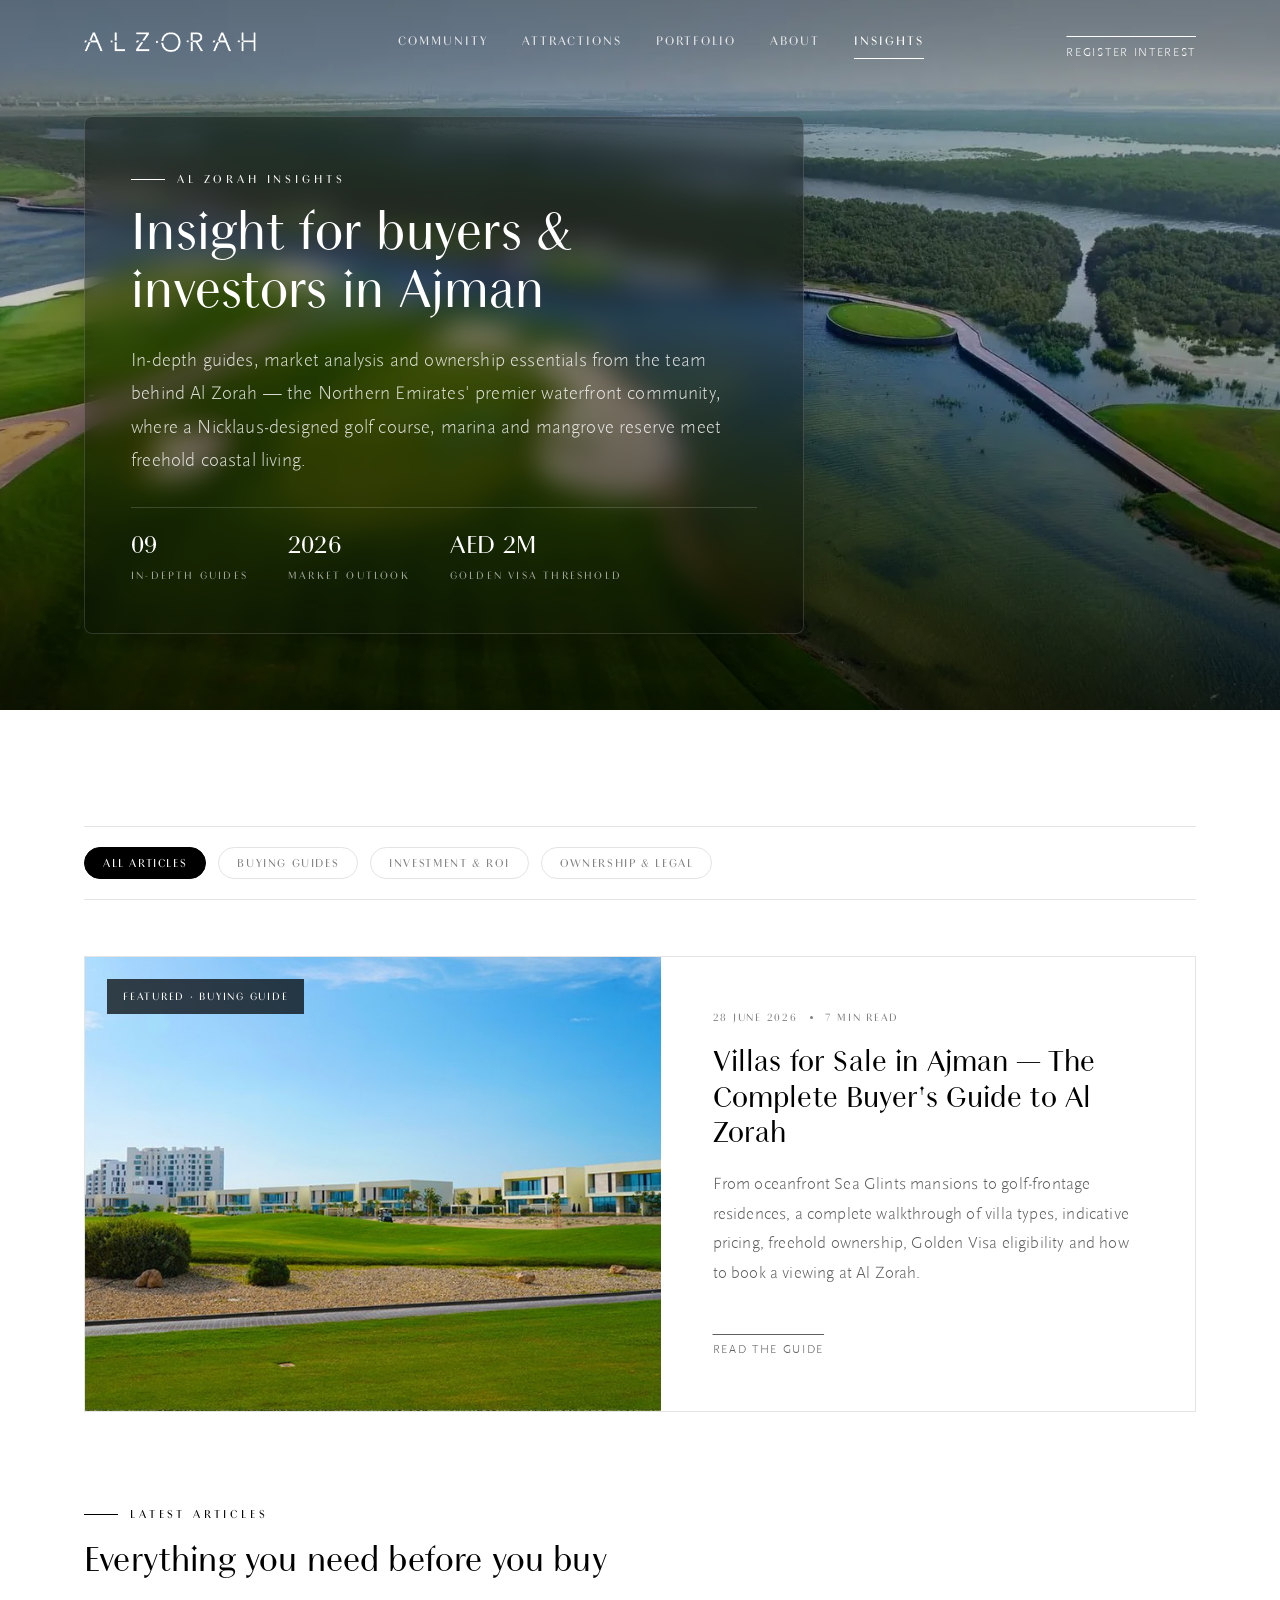
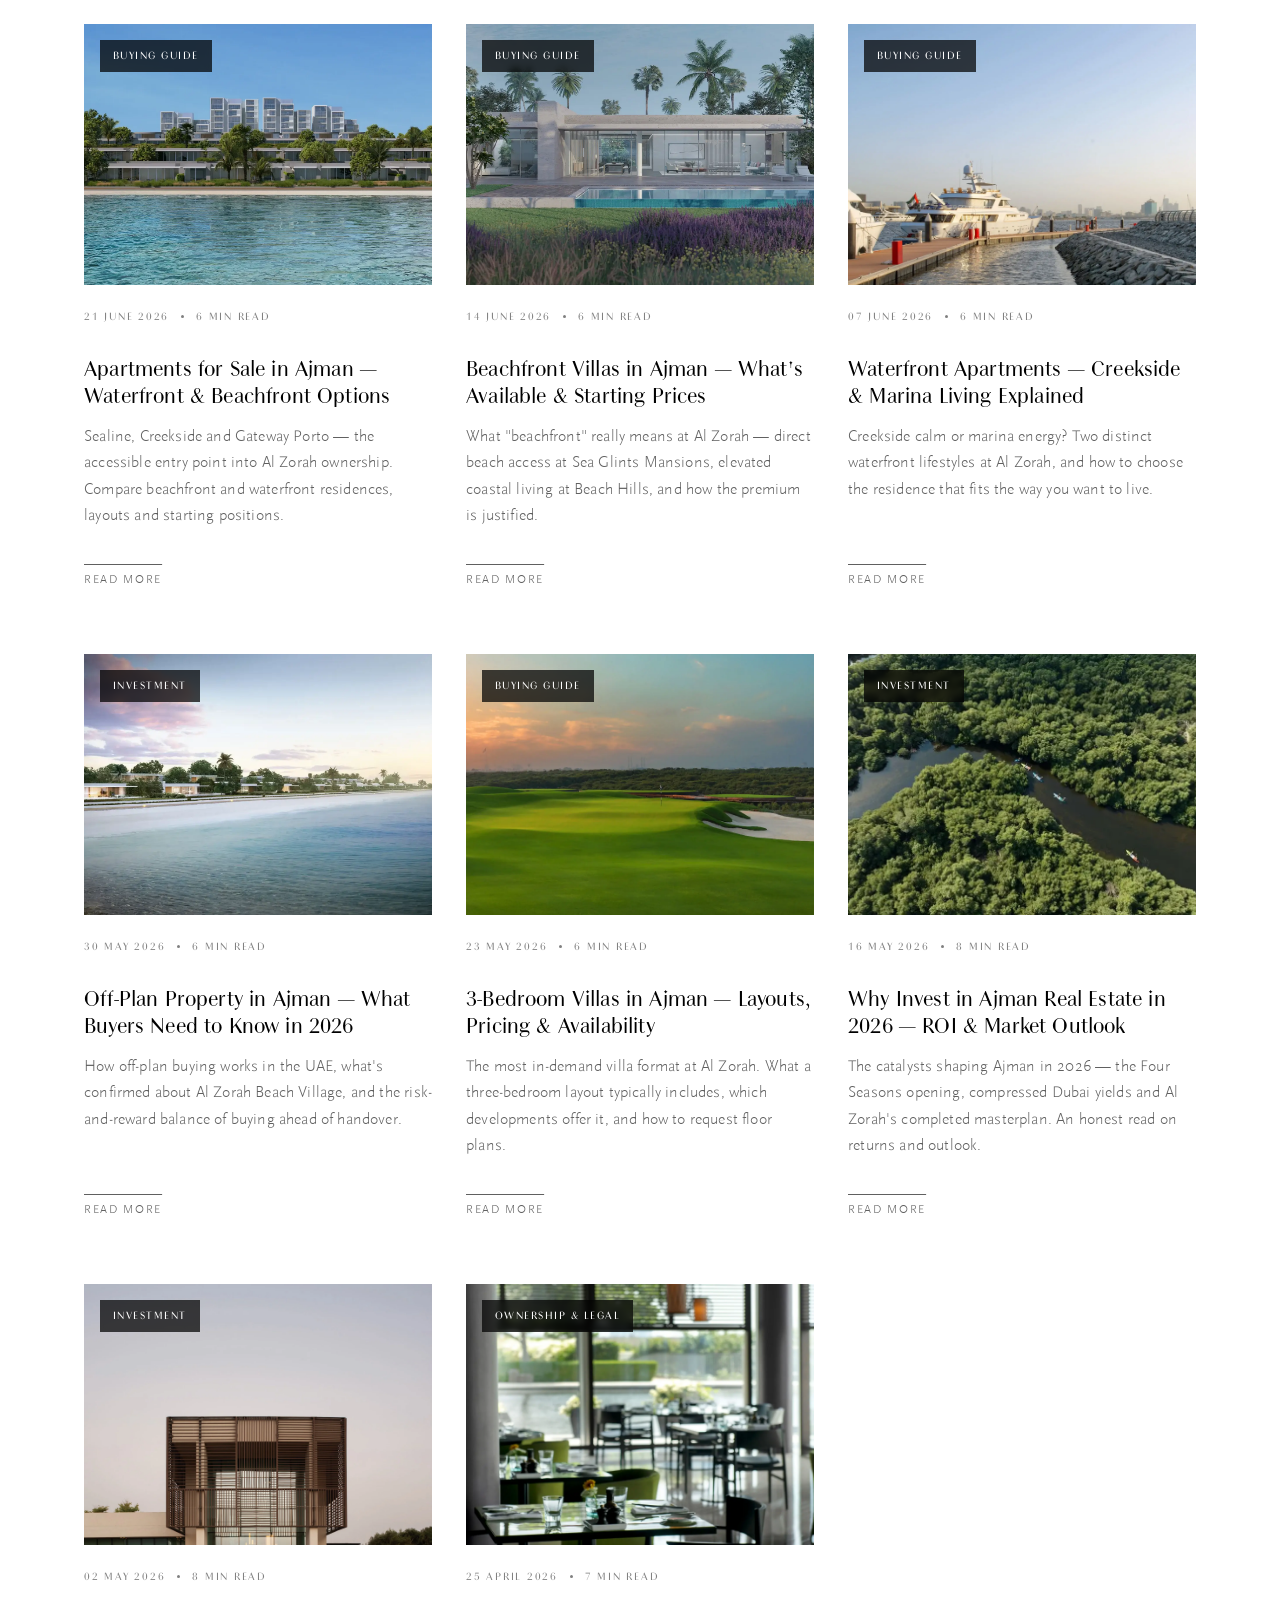
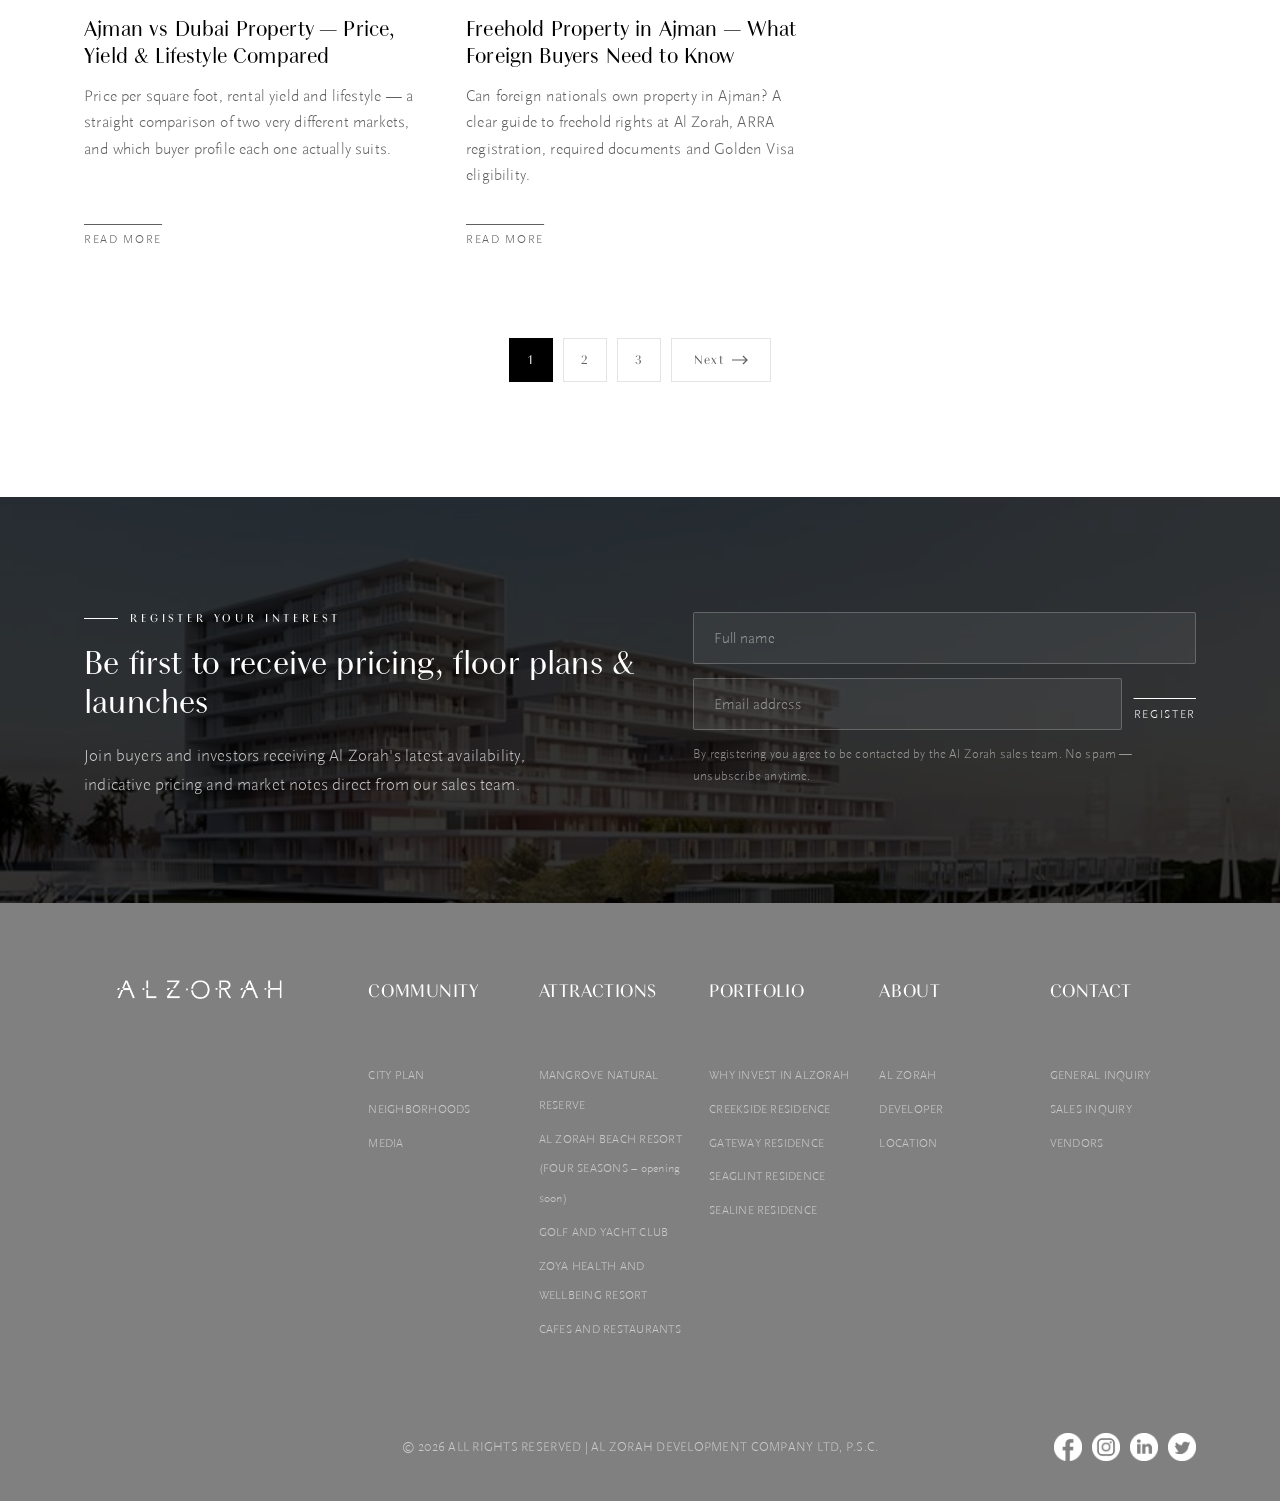
==== commit bd198691: "Add glassmorphism panel behind hero text for readability - Frosted-glass card (backdrop-blur, dark t" ====
--- a/index.html
+++ b/index.html
@@ -40,11 +40,11 @@
       <span class="eyebrow">Al Zorah Insights</span>
       <h1>Insight for buyers &amp;<br>investors in Ajman</h1>
       <p>In-depth guides, market analysis and ownership essentials from the team behind Al Zorah — the Northern Emirates' premier waterfront community, where a Nicklaus-designed golf course, marina and mangrove reserve meet freehold coastal living.</p>
-    </div>
-    <div class="hero__meta" data-reveal>
-      <div><span>09</span><small>In-depth guides</small></div>
-      <div><span>2026</span><small>Market outlook</small></div>
-      <div><span>AED&nbsp;2M</span><small>Golden Visa threshold</small></div>
+      <div class="hero__meta">
+        <div><span>09</span><small>In-depth guides</small></div>
+        <div><span>2026</span><small>Market outlook</small></div>
+        <div><span>AED&nbsp;2M</span><small>Golden Visa threshold</small></div>
+      </div>
     </div>
   </div>
 </section>
--- a/assets/css/blog.css
+++ b/assets/css/blog.css
@@ -234,7 +234,16 @@
     position: absolute; inset: 0;
     background: linear-gradient(180deg, rgba(0,0,0,0.32) 0%, rgba(0,0,0,0.05) 42%, rgba(0,0,0,0.66) 100%);
 }
-.hero__inner { position: relative; z-index: 2; max-width: 820px; }
+.hero__inner {
+    position: relative; z-index: 2; max-width: 720px;
+    background: rgba(8, 8, 8, 0.30);
+    backdrop-filter: blur(14px) saturate(115%);
+    -webkit-backdrop-filter: blur(14px) saturate(115%);
+    border: 1px solid rgba(255, 255, 255, 0.14);
+    border-radius: 8px;
+    padding: clamp(26px, 3.4vw, 44px) clamp(26px, 3.6vw, 48px);
+    box-shadow: 0 30px 60px -34px rgba(0, 0, 0, 0.7);
+}
 .hero .eyebrow { color: var(--accent-bright); }
 .hero .eyebrow::before { background: var(--accent-bright); }
 .hero h1 {
@@ -252,9 +261,9 @@
     margin: 0;
 }
 .hero__meta {
-    position: relative; z-index: 2;
     display: flex; gap: 40px; flex-wrap: wrap;
-    margin-top: 40px;
+    margin-top: 30px; padding-top: 26px;
+    border-top: 1px solid rgba(255, 255, 255, 0.16);
 }
 .hero__meta div span {
     display: block;
@@ -515,7 +524,16 @@
     content: ""; position: absolute; inset: 0;
     background: linear-gradient(180deg, rgba(0,0,0,0.55) 0%, rgba(0,0,0,0.32) 45%, rgba(0,0,0,0.85) 100%);
 }
-.article-hero .wrap { position: relative; z-index: 2; max-width: 900px; }
+.article-hero .wrap {
+    position: relative; z-index: 2; max-width: 860px;
+    background: rgba(8, 8, 8, 0.28);
+    backdrop-filter: blur(14px) saturate(115%);
+    -webkit-backdrop-filter: blur(14px) saturate(115%);
+    border: 1px solid rgba(255, 255, 255, 0.13);
+    border-radius: 8px;
+    padding: clamp(30px, 3.6vw, 48px) clamp(28px, 3.8vw, 52px);
+    box-shadow: 0 30px 60px -34px rgba(0, 0, 0, 0.7);
+}
 .breadcrumb {
     font-family: var(--font-label);
     text-transform: uppercase; letter-spacing: 0.14em; font-size: 11px;
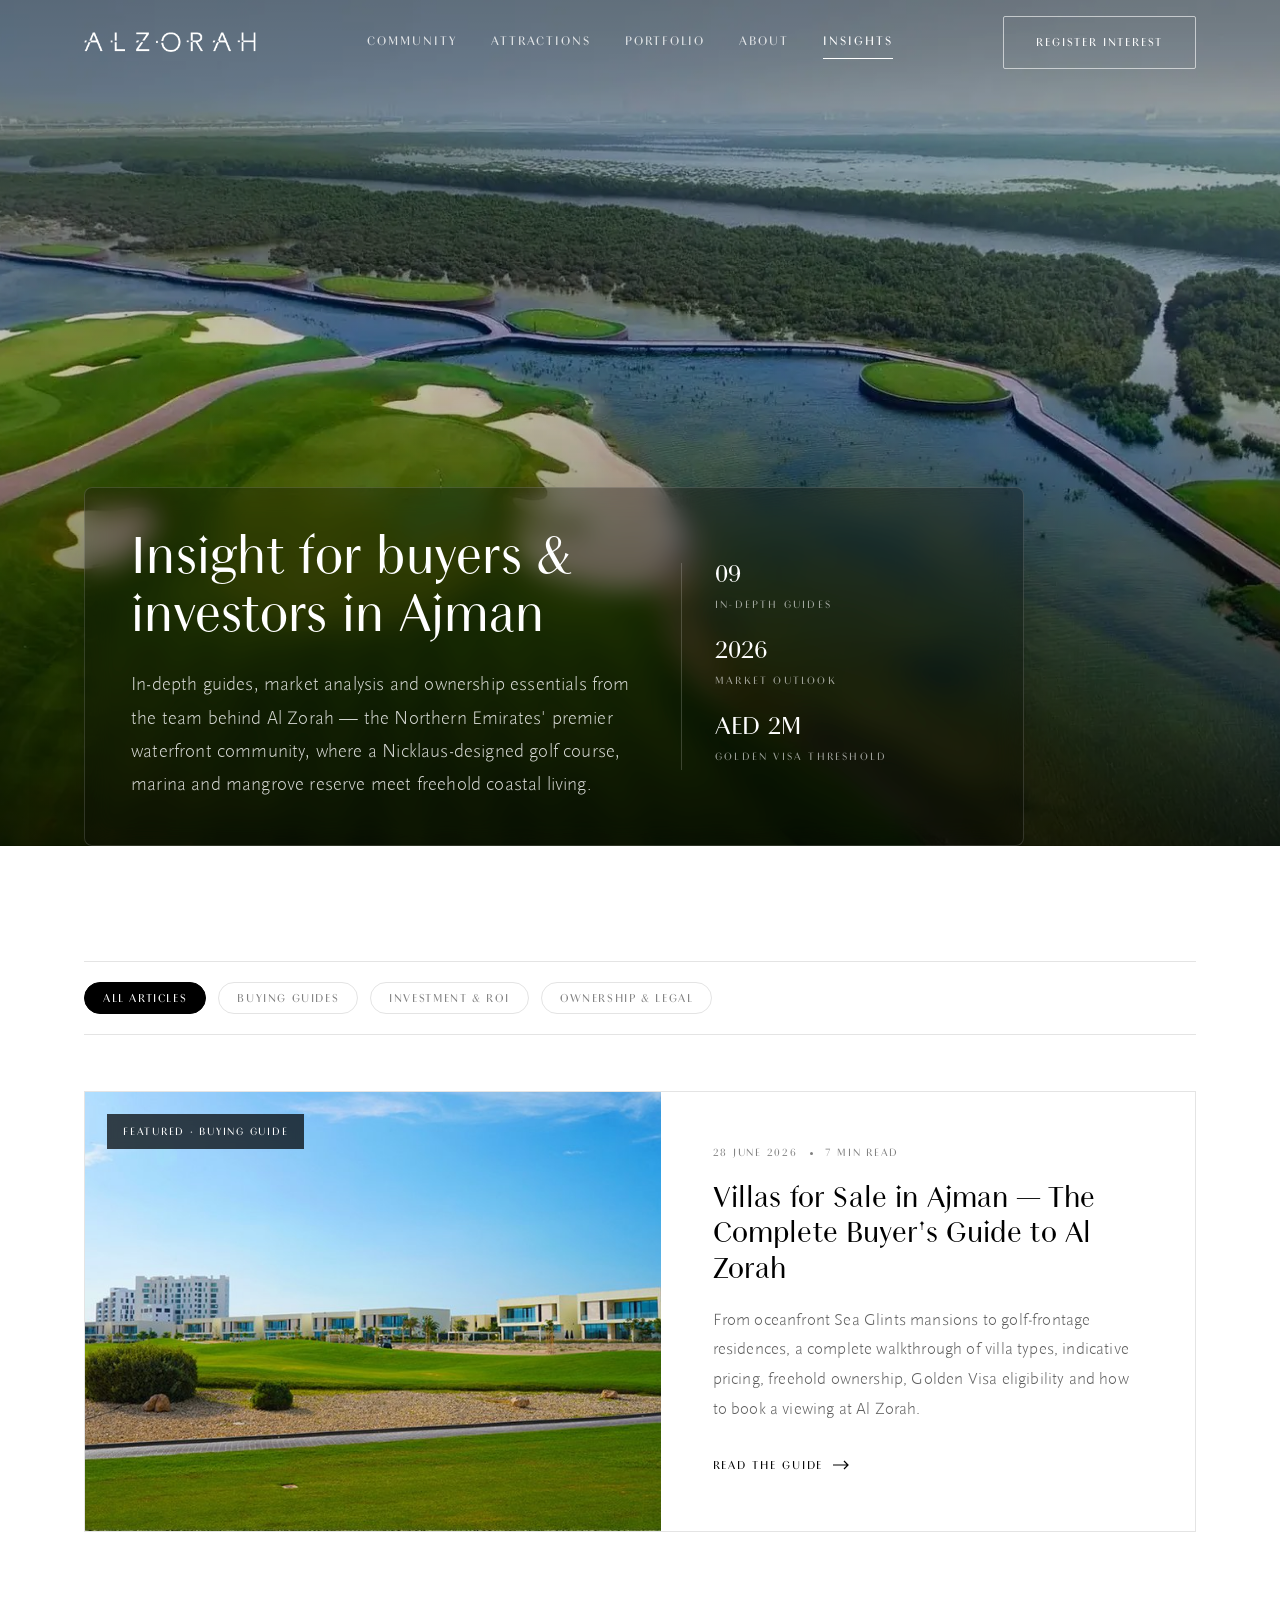
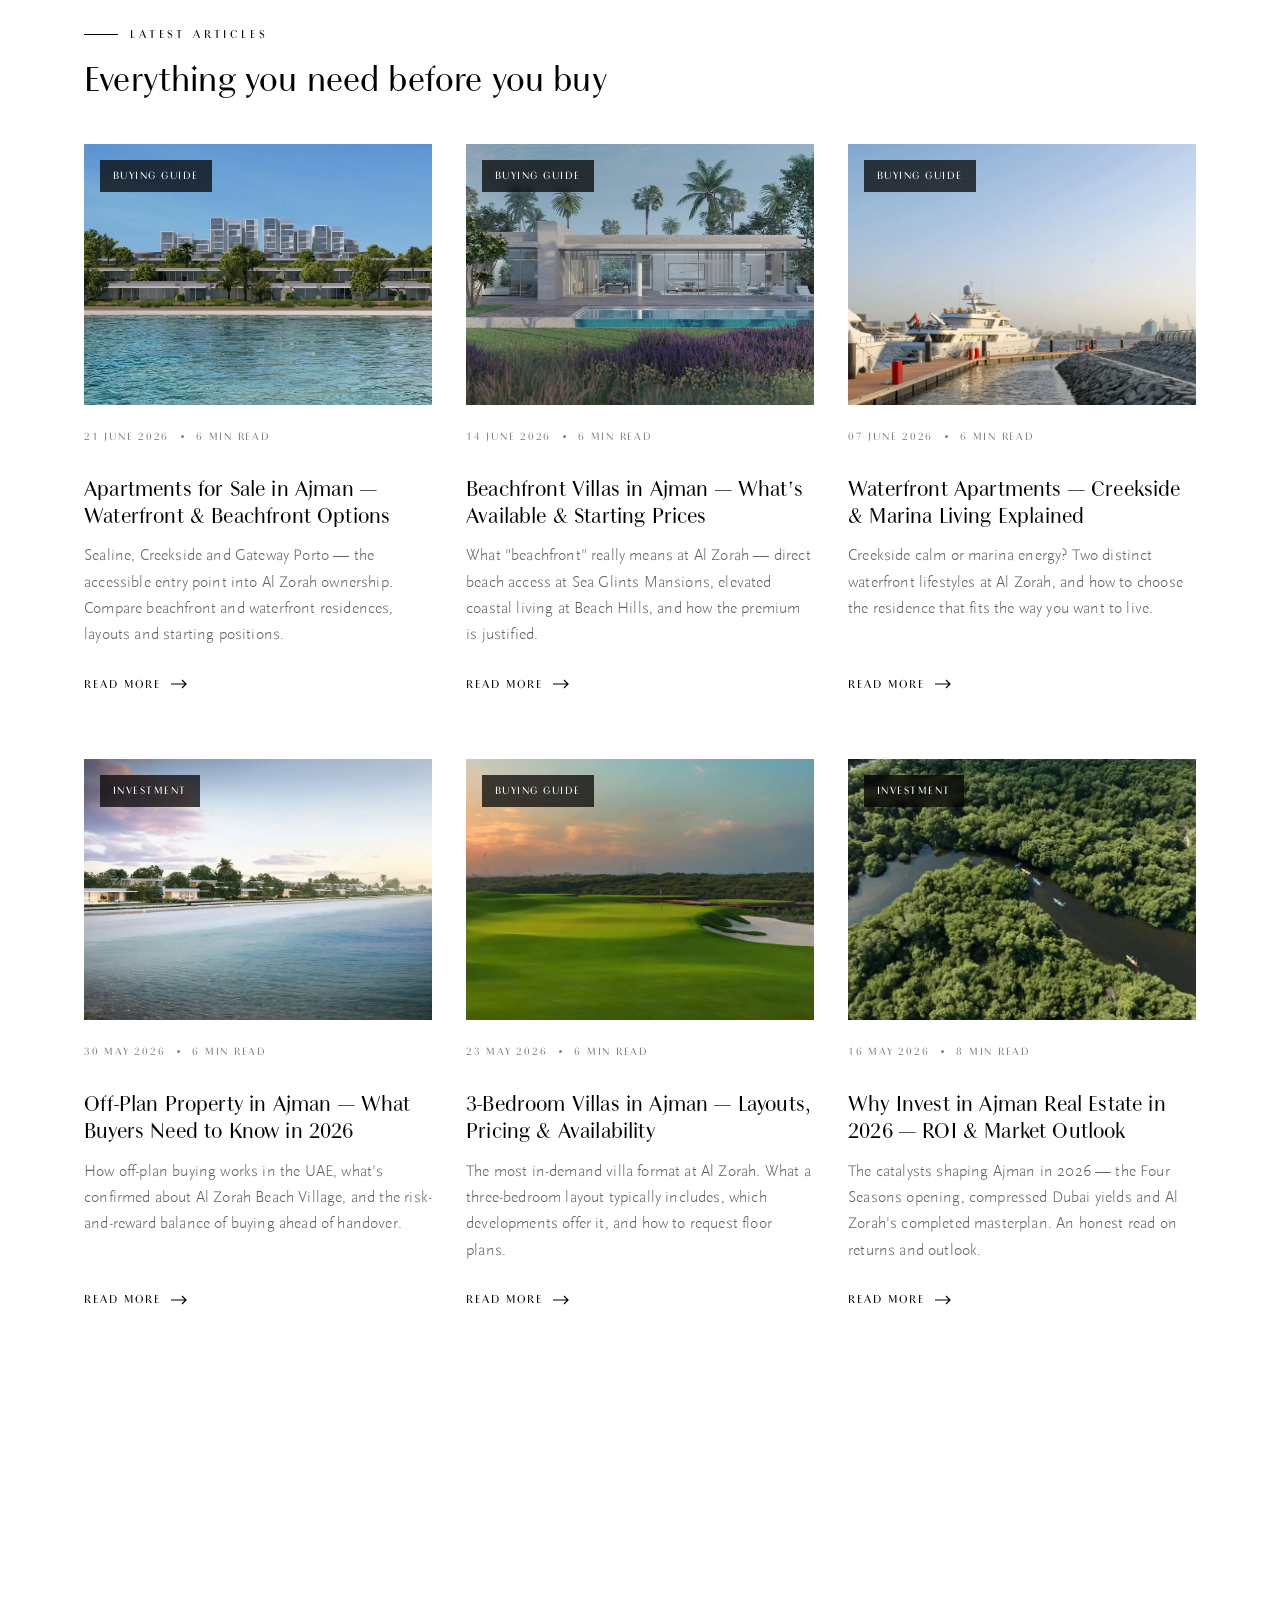
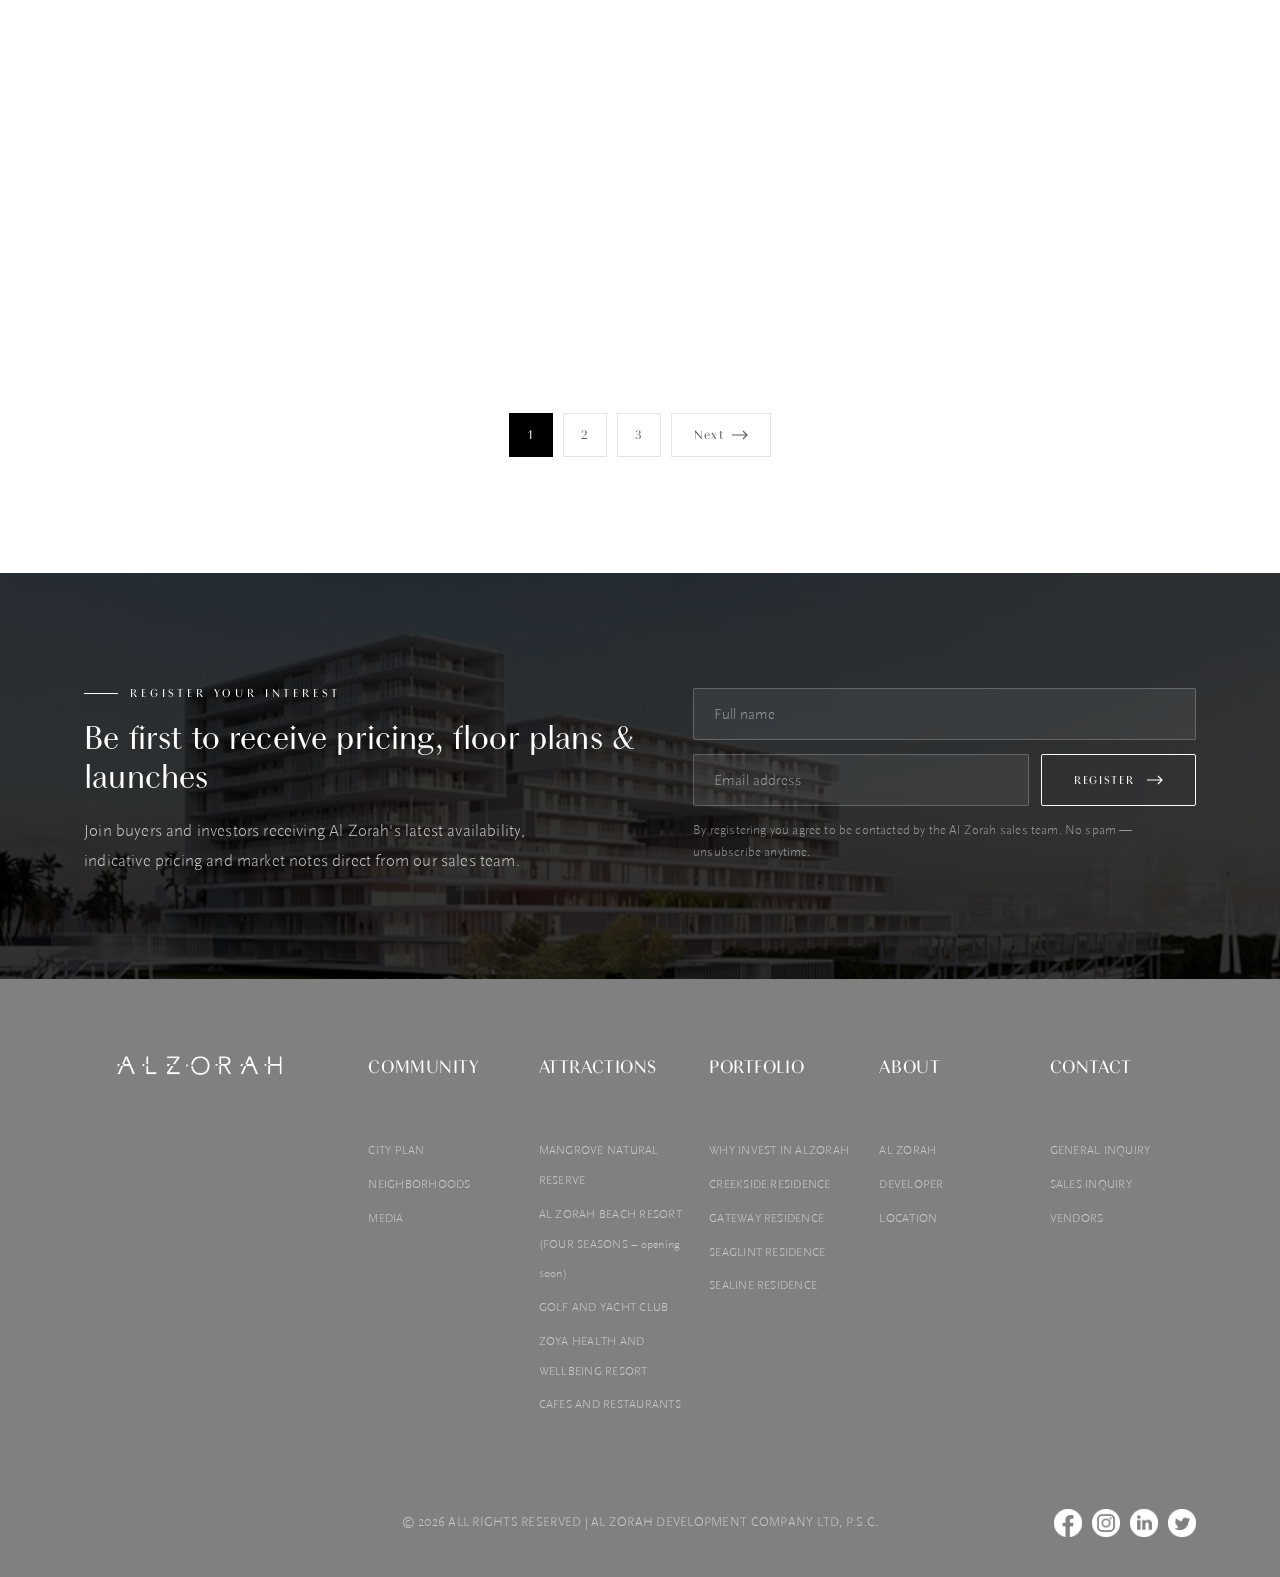
==== commit 2e7a9fe9: "Box-style CTAs + restructured hero glass card - Buttons: box shape, outline by default, opaque fill " ====
--- a/index.html
+++ b/index.html
@@ -37,9 +37,10 @@
   <img class="hero__bg" src="assets/img/hero-banner.webp" alt="Aerial view of Al Zorah, Ajman">
   <div class="wrap">
     <div class="hero__inner" data-reveal>
-      <span class="eyebrow">Al Zorah Insights</span>
-      <h1>Insight for buyers &amp;<br>investors in Ajman</h1>
-      <p>In-depth guides, market analysis and ownership essentials from the team behind Al Zorah — the Northern Emirates' premier waterfront community, where a Nicklaus-designed golf course, marina and mangrove reserve meet freehold coastal living.</p>
+      <div class="hero__text">
+        <h1>Insight for buyers &amp;<br>investors in Ajman</h1>
+        <p>In-depth guides, market analysis and ownership essentials from the team behind Al Zorah — the Northern Emirates' premier waterfront community, where a Nicklaus-designed golf course, marina and mangrove reserve meet freehold coastal living.</p>
+      </div>
       <div class="hero__meta">
         <div><span>09</span><small>In-depth guides</small></div>
         <div><span>2026</span><small>Market outlook</small></div>
--- a/assets/css/blog.css
+++ b/assets/css/blog.css
@@ -101,57 +101,53 @@
 .eyebrow.centered { justify-content: center; }
 .display { font-family: var(--font-display); }
 
-/* ----------  CTAs — "explore" style (thin line above an uppercase
-   label), matching alzorahcity.com. Text-only, no box.  ---------- */
+/* ----------  Buttons — box CTAs: outline by default, opaque on hover  ---------- */
 .btn {
-    --cta: var(--ink);                 /* line + label colour           */
-    display: inline-block;
-    font-family: var(--font-body);
+    --bg-btn: var(--ink);
+    --fg-btn: #fff;
+    display: inline-flex;
+    align-items: center;
+    gap: 12px;
+    font-family: var(--font-label);
     text-transform: uppercase;
-    letter-spacing: 0.14em;
+    letter-spacing: 0.16em;
     font-size: 12px;
-    font-weight: 400;
-    color: var(--cta);
-    background: transparent;
-    border: 0;
-    padding: 22px 0 2px;               /* head-room for the line above  */
-    text-decoration: underline;
-    text-decoration-color: var(--cta);
-    text-decoration-thickness: 1px;
-    text-underline-offset: -1.65em;    /* lift the underline above text */
-    transition: opacity 0.25s var(--ease), color 0.25s var(--ease);
+    padding: 15px 32px;
+    background: transparent;           /* outline by default */
+    color: var(--bg-btn);
+    border: 1px solid var(--bg-btn);
+    border-radius: var(--radius);      /* box */
+    transition: all 0.3s var(--ease);
     white-space: nowrap;
     cursor: pointer;
 }
-.btn:hover { opacity: 0.6; }
-.btn .arrow { display: none; }         /* explore style is text-only    */
-
-/* CTAs on dark chrome (header, hero, CTA band, sidebar CTA) → white */
-.btn--on-dark,
-.cta-band .btn,
-.widget--cta .btn { --cta: #fff; }
-
-/* modifiers retained as no-ops so existing markup keeps working */
-.btn--ghost, .btn--accent, .btn--wide { background: transparent; border: 0; }
-
-/* "Read more" links — same explore style, one tier lighter (grey) */
+.btn:hover { background: var(--bg-btn); color: var(--fg-btn); }  /* opaque fill on hover */
+.btn--ghost { color: var(--ink); border-color: var(--ink); }
+.btn--accent { --bg-btn: var(--accent); --fg-btn: #fff; }
+/* "Register interest" on dark chrome — white outline, fills white on hover */
+.btn--on-dark { color: #fff; border-color: rgba(255,255,255,0.6); }
+.btn--on-dark:hover { background: #fff; color: var(--ink); border-color: #fff; }
+/* Newsletter submit on the dark band — white outline → filled white */
+.cta-band .signup .btn--accent { --bg-btn: #fff; --fg-btn: var(--ink); }
+.btn--wide { width: 100%; justify-content: center; }
+.btn .arrow { transition: transform 0.3s var(--ease); }
+.btn:hover .arrow { transform: translateX(4px); }
+
 .textlink {
-    font-family: var(--font-body);
+    font-family: var(--font-label);
     text-transform: uppercase;
-    letter-spacing: 0.14em;
+    letter-spacing: 0.16em;
     font-size: 12px;
-    font-weight: 400;
-    color: var(--gray);
-    display: inline-block;
-    padding-top: 20px;
-    text-decoration: underline;
-    text-decoration-color: currentColor;
-    text-decoration-thickness: 1px;
-    text-underline-offset: -1.55em;
-    transition: color 0.25s var(--ease);
-}
-.textlink .arrow { display: none; }
-.textlink:hover { color: var(--ink); }
+    color: var(--ink);
+    display: inline-flex;
+    align-items: center;
+    gap: 10px;
+    border-bottom: 1px solid transparent;
+    padding-bottom: 3px;
+}
+.textlink .arrow { transition: transform 0.3s var(--ease); }
+.textlink:hover { border-bottom-color: currentColor; }
+.textlink:hover .arrow { transform: translateX(5px); }
 
 /* =====================================================================
    HEADER  (dark ink chrome — matches the site's dark hero + footer)
@@ -213,12 +209,12 @@
    ===================================================================== */
 .hero {
     position: relative;
-    min-height: 58vh;
+    min-height: 94vh;
     display: flex;
     align-items: flex-end;
     color: #fff;
-    padding-bottom: clamp(40px, 6vw, 76px);
-    padding-top: calc(var(--header-h) + 32px);
+    padding-bottom: 0;
+    padding-top: calc(var(--header-h) + 28px);
     background: var(--ink);
     overflow: hidden;
 }
@@ -235,17 +231,19 @@
     background: linear-gradient(180deg, rgba(0,0,0,0.32) 0%, rgba(0,0,0,0.05) 42%, rgba(0,0,0,0.66) 100%);
 }
 .hero__inner {
-    position: relative; z-index: 2; max-width: 720px;
+    position: relative; z-index: 2; max-width: 940px; width: 100%;
+    display: grid;
+    grid-template-columns: 1.7fr 1fr;
+    gap: clamp(28px, 3.6vw, 52px);
+    align-items: center;
     background: rgba(8, 8, 8, 0.30);
     backdrop-filter: blur(14px) saturate(115%);
     -webkit-backdrop-filter: blur(14px) saturate(115%);
     border: 1px solid rgba(255, 255, 255, 0.14);
     border-radius: 8px;
-    padding: clamp(26px, 3.4vw, 44px) clamp(26px, 3.6vw, 48px);
+    padding: clamp(28px, 3.4vw, 46px) clamp(28px, 3.6vw, 50px);
     box-shadow: 0 30px 60px -34px rgba(0, 0, 0, 0.7);
 }
-.hero .eyebrow { color: var(--accent-bright); }
-.hero .eyebrow::before { background: var(--accent-bright); }
 .hero h1 {
     font-family: var(--font-display);
     color: #fff;
@@ -261,9 +259,9 @@
     margin: 0;
 }
 .hero__meta {
-    display: flex; gap: 40px; flex-wrap: wrap;
-    margin-top: 30px; padding-top: 26px;
-    border-top: 1px solid rgba(255, 255, 255, 0.16);
+    display: flex; flex-direction: column; gap: 20px;
+    padding-left: clamp(24px, 2.6vw, 40px);
+    border-left: 1px solid rgba(255, 255, 255, 0.18);
 }
 .hero__meta div span {
     display: block;
@@ -586,9 +584,9 @@
     letter-spacing: 0.02em;
 }
 .prose a { color: var(--accent-deep); border-bottom: 1px solid rgba(0,0,0,0.35); }
-/* buttons inside prose must not inherit the text-link bottom underline */
-.prose a.btn { color: var(--cta); border-bottom: 0; }
-.prose a.btn:hover { color: var(--cta); }
+/* buttons inside prose must not inherit the text-link colour/underline */
+.prose a.btn { color: var(--bg-btn); border-bottom: 0; }
+.prose a.btn:hover { color: var(--fg-btn); }
 .prose a:hover { border-color: var(--accent-deep); }
 .prose ul, .prose ol { margin: 0 0 26px; padding-left: 4px; list-style: none; }
 .prose ul li, .prose ol li { position: relative; padding-left: 30px; margin-bottom: 13px; color: var(--gray); }
@@ -780,6 +778,12 @@
     .main-nav a { font-size: 15px; padding: 14px 0; }
     .featured { grid-template-columns: 1fr; }
     .featured__media { min-height: 280px; }
+    .hero__inner { grid-template-columns: 1fr; gap: 28px; }
+    .hero__meta {
+        flex-direction: row; flex-wrap: wrap; gap: 28px 40px;
+        padding-left: 0; padding-top: 26px;
+        border-left: 0; border-top: 1px solid rgba(255, 255, 255, 0.18);
+    }
     .cta-band .wrap { grid-template-columns: 1fr; gap: 34px; }
     .signup .field-row { flex-direction: column; }
     .site-header { position: absolute; }
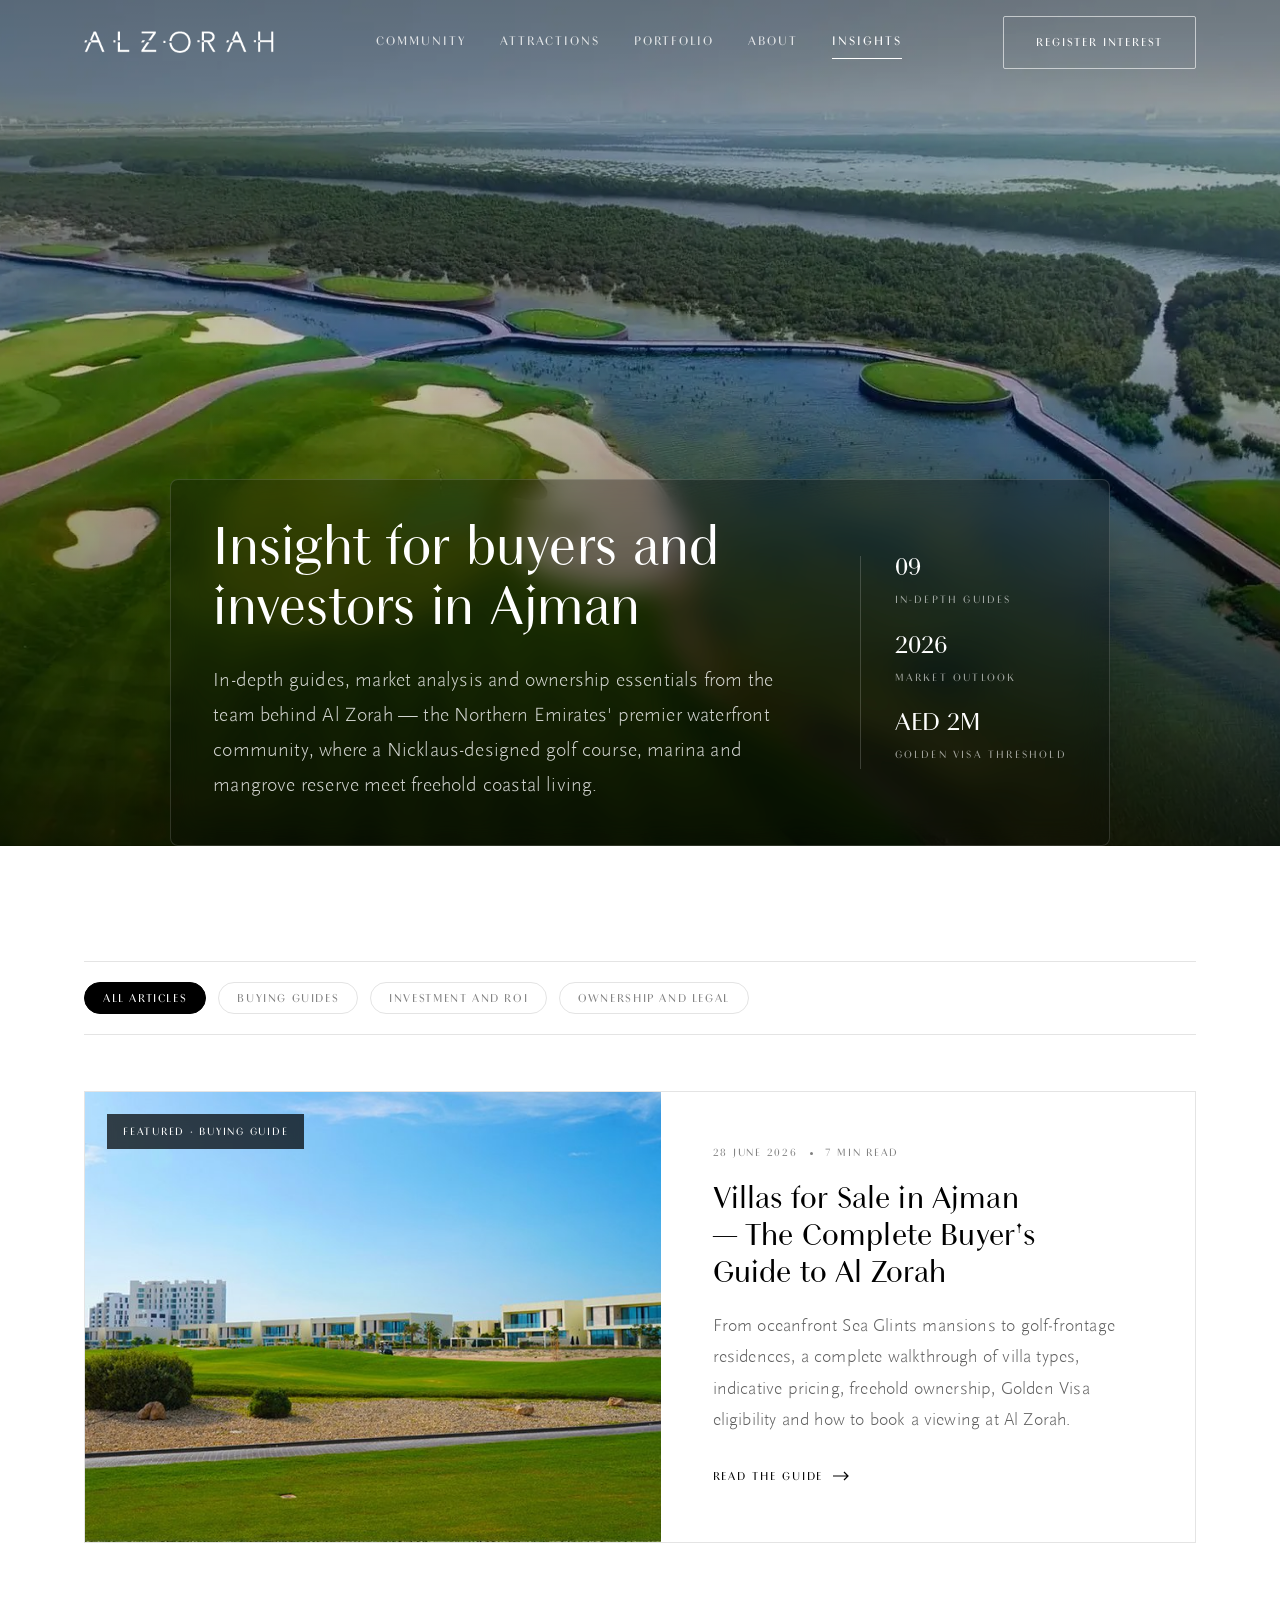
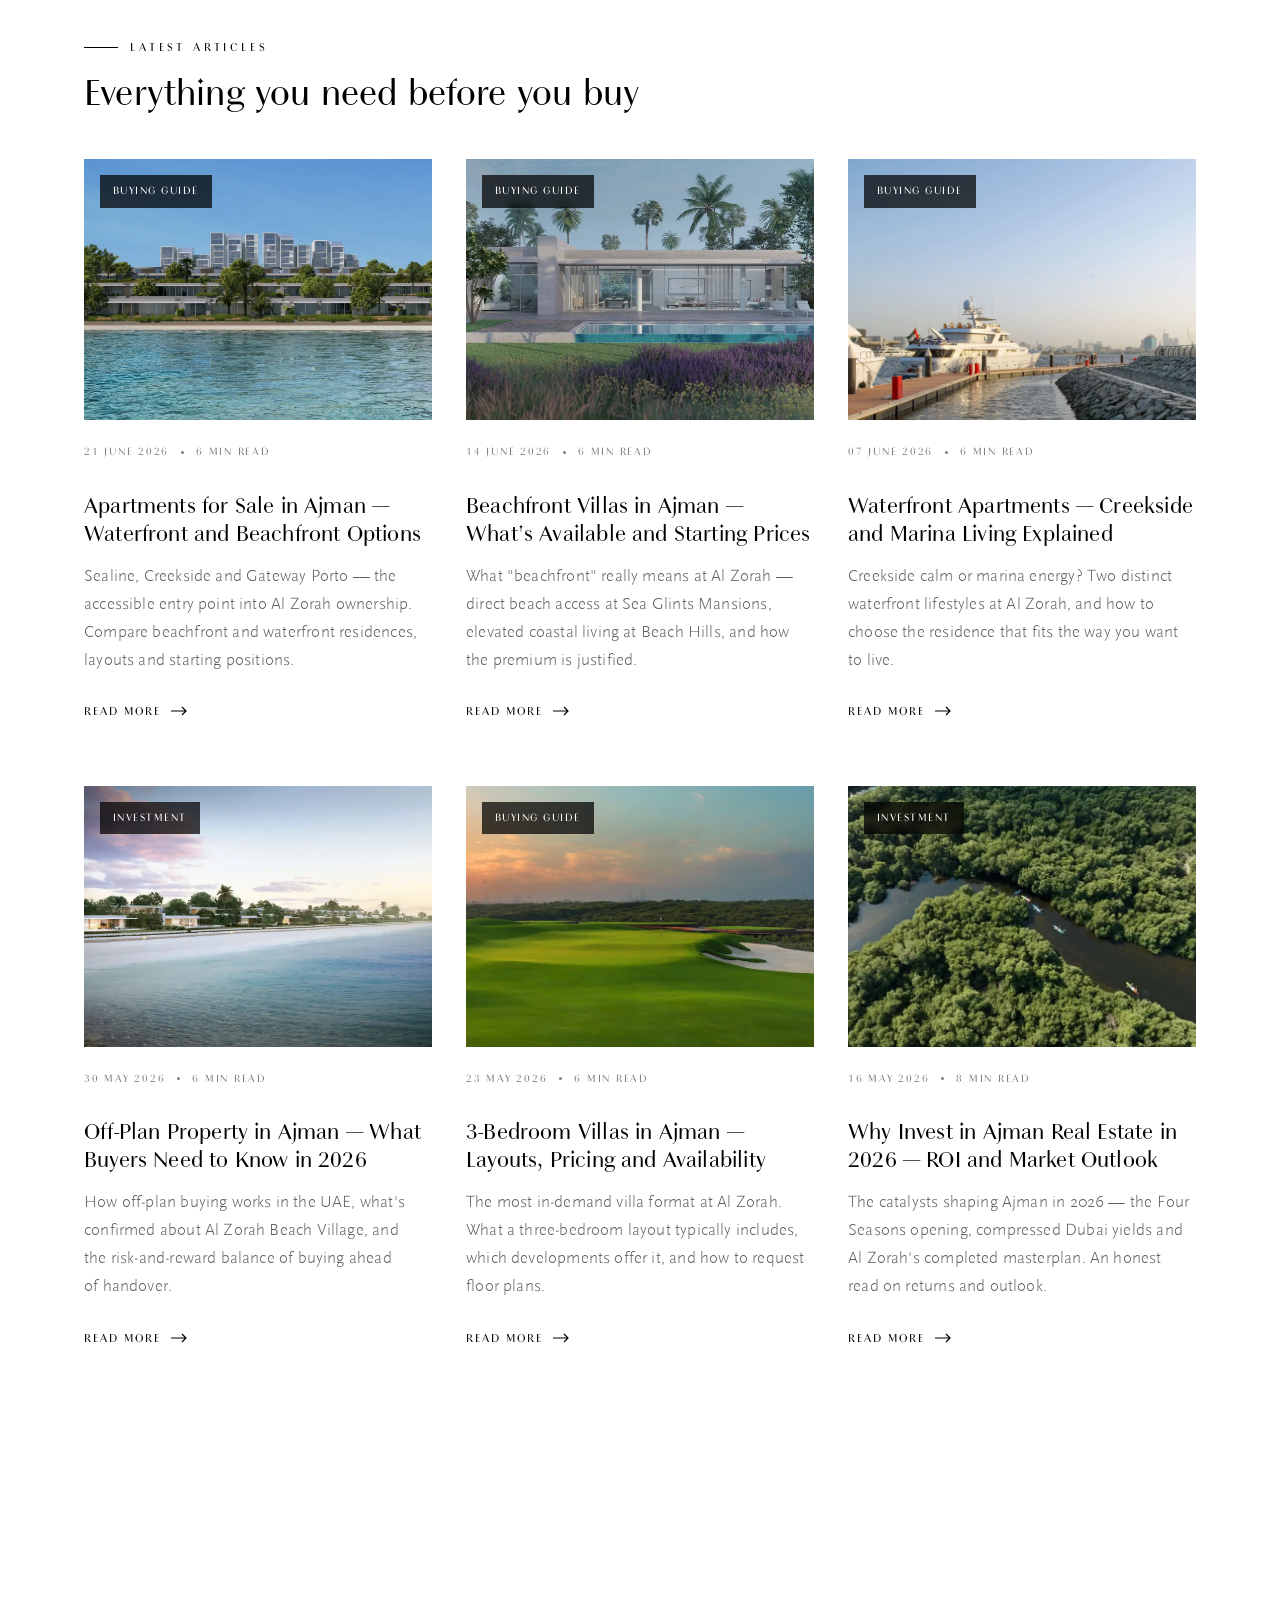
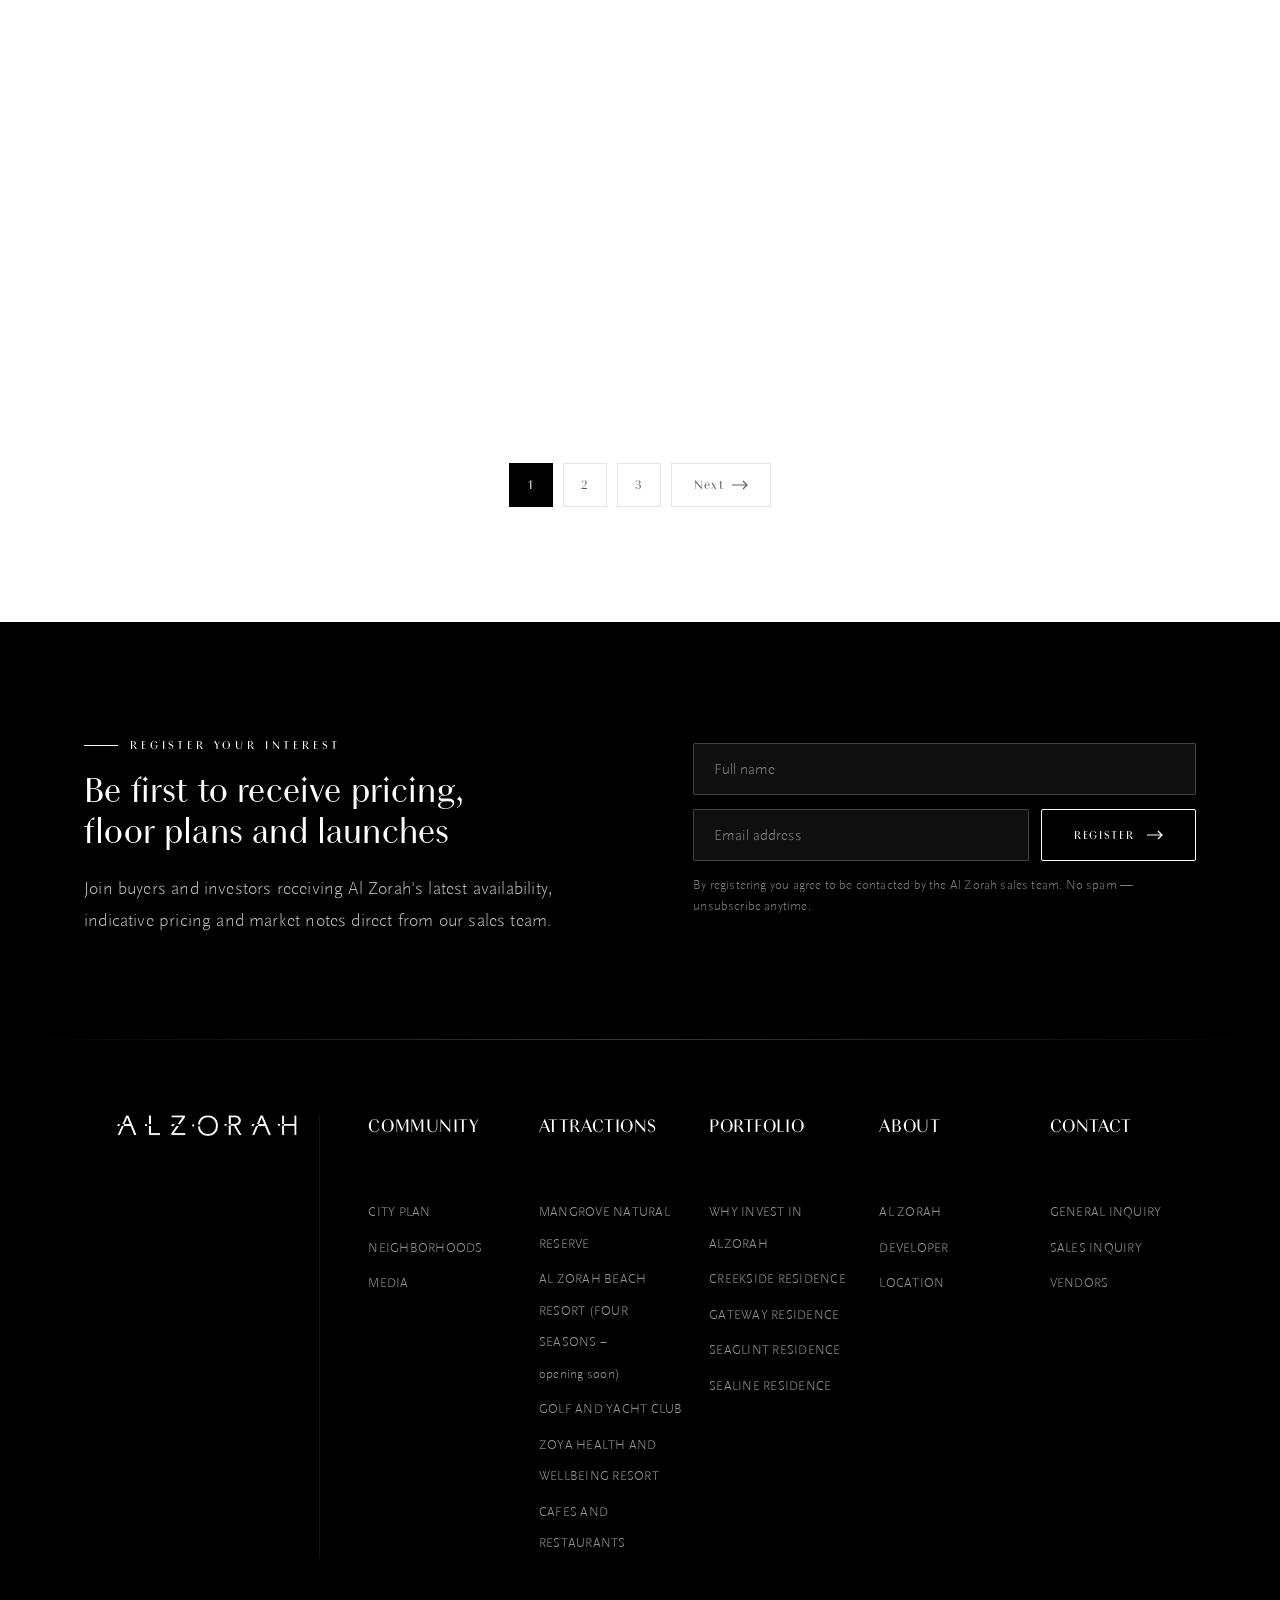
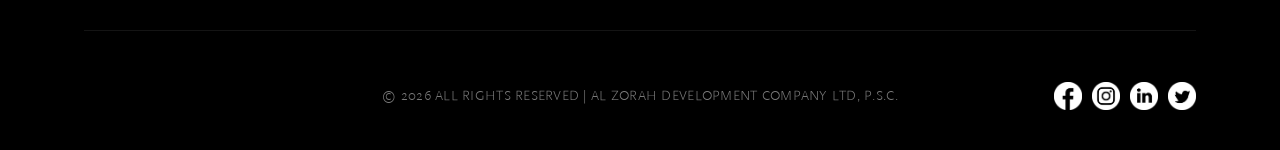
==== commit 56b04c4d: "New logo, black register + footer, "and" titles, orphan/type fixes - Swap all-page logo to new ALZOR" ====
--- a/index.html
+++ b/index.html
@@ -38,7 +38,7 @@
   <div class="wrap">
     <div class="hero__inner" data-reveal>
       <div class="hero__text">
-        <h1>Insight for buyers &amp;<br>investors in Ajman</h1>
+        <h1>Insight for buyers and investors in Ajman</h1>
         <p>In-depth guides, market analysis and ownership essentials from the team behind Al Zorah — the Northern Emirates' premier waterfront community, where a Nicklaus-designed golf course, marina and mangrove reserve meet freehold coastal living.</p>
       </div>
       <div class="hero__meta">
@@ -58,8 +58,8 @@
     <div class="filter-bar" data-reveal>
       <button class="chip active" data-cat="all">All Articles</button>
       <button class="chip" data-cat="guides">Buying Guides</button>
-      <button class="chip" data-cat="investment">Investment &amp; ROI</button>
-      <button class="chip" data-cat="legal">Ownership &amp; Legal</button>
+      <button class="chip" data-cat="investment">Investment and ROI</button>
+      <button class="chip" data-cat="legal">Ownership and Legal</button>
     </div>
 
     <!-- Featured -->
@@ -96,7 +96,7 @@
           <img src="assets/img/apartments.webp" alt="Waterfront apartments at Al Zorah">
         </a>
         <div class="post-meta"><span>21 June 2026</span><span class="dot"></span><span>6 min read</span></div>
-        <h3><a href="blog-apartments.html">Apartments for Sale in Ajman — Waterfront &amp; Beachfront Options</a></h3>
+        <h3><a href="blog-apartments.html">Apartments for Sale in Ajman — Waterfront and Beachfront Options</a></h3>
         <p>Sealine, Creekside and Gateway Porto — the accessible entry point into Al Zorah ownership. Compare beachfront and waterfront residences, layouts and starting positions.</p>
         <div class="card__foot"><a class="textlink" href="blog-apartments.html">Read more
           <svg class="arrow" width="16" height="10" viewBox="0 0 16 10" fill="none"><path d="M11 1l4 4-4 4M15 5H0" stroke="currentColor" stroke-width="1.2"/></svg></a></div>
@@ -109,7 +109,7 @@
           <img src="assets/img/beachfront.webp" alt="Beachfront villas at Al Zorah">
         </a>
         <div class="post-meta"><span>14 June 2026</span><span class="dot"></span><span>6 min read</span></div>
-        <h3><a href="blog-beachfront-villas.html">Beachfront Villas in Ajman — What's Available &amp; Starting Prices</a></h3>
+        <h3><a href="blog-beachfront-villas.html">Beachfront Villas in Ajman — What's Available and Starting Prices</a></h3>
         <p>What "beachfront" really means at Al Zorah — direct beach access at Sea Glints Mansions, elevated coastal living at Beach Hills, and how the premium is justified.</p>
         <div class="card__foot"><a class="textlink" href="blog-beachfront-villas.html">Read more
           <svg class="arrow" width="16" height="10" viewBox="0 0 16 10" fill="none"><path d="M11 1l4 4-4 4M15 5H0" stroke="currentColor" stroke-width="1.2"/></svg></a></div>
@@ -122,7 +122,7 @@
           <img src="assets/img/waterfront.webp" alt="Marina and creekside living at Al Zorah">
         </a>
         <div class="post-meta"><span>07 June 2026</span><span class="dot"></span><span>6 min read</span></div>
-        <h3><a href="blog-waterfront-apartments.html">Waterfront Apartments — Creekside &amp; Marina Living Explained</a></h3>
+        <h3><a href="blog-waterfront-apartments.html">Waterfront Apartments — Creekside and Marina Living Explained</a></h3>
         <p>Creekside calm or marina energy? Two distinct waterfront lifestyles at Al Zorah, and how to choose the residence that fits the way you want to live.</p>
         <div class="card__foot"><a class="textlink" href="blog-waterfront-apartments.html">Read more
           <svg class="arrow" width="16" height="10" viewBox="0 0 16 10" fill="none"><path d="M11 1l4 4-4 4M15 5H0" stroke="currentColor" stroke-width="1.2"/></svg></a></div>
@@ -148,7 +148,7 @@
           <img src="assets/img/golf-villas.webp" alt="Golf-frontage villas at Al Zorah">
         </a>
         <div class="post-meta"><span>23 May 2026</span><span class="dot"></span><span>6 min read</span></div>
-        <h3><a href="blog-3-bedroom-villas.html">3-Bedroom Villas in Ajman — Layouts, Pricing &amp; Availability</a></h3>
+        <h3><a href="blog-3-bedroom-villas.html">3-Bedroom Villas in Ajman — Layouts, Pricing and Availability</a></h3>
         <p>The most in-demand villa format at Al Zorah. What a three-bedroom layout typically includes, which developments offer it, and how to request floor plans.</p>
         <div class="card__foot"><a class="textlink" href="blog-3-bedroom-villas.html">Read more
           <svg class="arrow" width="16" height="10" viewBox="0 0 16 10" fill="none"><path d="M11 1l4 4-4 4M15 5H0" stroke="currentColor" stroke-width="1.2"/></svg></a></div>
@@ -161,7 +161,7 @@
           <img src="assets/img/invest.webp" alt="Al Zorah mangrove reserve and coastline">
         </a>
         <div class="post-meta"><span>16 May 2026</span><span class="dot"></span><span>8 min read</span></div>
-        <h3><a href="blog-invest-ajman.html">Why Invest in Ajman Real Estate in 2026 — ROI &amp; Market Outlook</a></h3>
+        <h3><a href="blog-invest-ajman.html">Why Invest in Ajman Real Estate in 2026 — ROI and Market Outlook</a></h3>
         <p>The catalysts shaping Ajman in 2026 — the Four Seasons opening, compressed Dubai yields and Al Zorah's completed masterplan. An honest read on returns and outlook.</p>
         <div class="card__foot"><a class="textlink" href="blog-invest-ajman.html">Read more
           <svg class="arrow" width="16" height="10" viewBox="0 0 16 10" fill="none"><path d="M11 1l4 4-4 4M15 5H0" stroke="currentColor" stroke-width="1.2"/></svg></a></div>
@@ -174,7 +174,7 @@
           <img src="assets/img/dubai-compare.webp" alt="Comparing Ajman and Dubai property">
         </a>
         <div class="post-meta"><span>02 May 2026</span><span class="dot"></span><span>8 min read</span></div>
-        <h3><a href="blog-ajman-vs-dubai.html">Ajman vs Dubai Property — Price, Yield &amp; Lifestyle Compared</a></h3>
+        <h3><a href="blog-ajman-vs-dubai.html">Ajman vs Dubai Property — Price, Yield and Lifestyle Compared</a></h3>
         <p>Price per square foot, rental yield and lifestyle — a straight comparison of two very different markets, and which buyer profile each one actually suits.</p>
         <div class="card__foot"><a class="textlink" href="blog-ajman-vs-dubai.html">Read more
           <svg class="arrow" width="16" height="10" viewBox="0 0 16 10" fill="none"><path d="M11 1l4 4-4 4M15 5H0" stroke="currentColor" stroke-width="1.2"/></svg></a></div>
@@ -183,7 +183,7 @@
       <!-- 9. Freehold -->
       <article class="card" data-post-cat="legal" data-reveal>
         <a class="card__media" href="blog-freehold.html">
-          <span class="card__tag">Ownership &amp; Legal</span>
+          <span class="card__tag">Ownership and Legal</span>
           <img src="assets/img/freehold.webp" alt="Freehold ownership at Al Zorah">
         </a>
         <div class="post-meta"><span>25 April 2026</span><span class="dot"></span><span>7 min read</span></div>
@@ -214,7 +214,7 @@
   <div class="wrap">
     <div data-reveal>
       <span class="eyebrow">Register Your Interest</span>
-      <h2>Be first to receive pricing, floor plans &amp; launches</h2>
+      <h2>Be first to receive pricing, floor plans and launches</h2>
       <p>Join buyers and investors receiving Al Zorah's latest availability, indicative pricing and market notes direct from our sales team.</p>
     </div>
     <form class="signup" data-reveal onsubmit="return false;" aria-label="Register interest">
--- a/assets/css/blog.css
+++ b/assets/css/blog.css
@@ -36,7 +36,7 @@
     --line-soft:  #f1f1f1;
     --bg:         #ffffff;
     --bg-soft:    #f4f4f4;   /* neutral off-white section band         */
-    --footer-bg:  #808080;   /* footer grey — matches alzorahcity.com  */
+    --footer-bg:  #000000;   /* footer — solid black chrome            */
 
     /* Monochrome only — black / white / grey across every page.
        (Brand greens/blues from the guidelines are intentionally not
@@ -44,6 +44,16 @@
     --accent:      #000000;  /* accent on light surfaces → black      */
     --accent-deep: #000000;  /* prose links → black                   */
     --accent-bright:#ffffff; /* accent on dark surfaces → white       */
+
+    /* AZDC brand secondary/tertiary — opt-in per page via .theme-brand */
+    --forest:     #25362d;   /* Forest Green  (secondary)             */
+    --teal:       #285353;   /* Teal Green    (secondary)             */
+    --olive:      #425a3b;   /* Olive Green   (tertiary)              */
+    --lime:       #92da6c;   /* Fresh Lime    (tertiary)              */
+    --lime-soft:  #b7df85;   /* Soft Lime     (tertiary)              */
+    --frost:      #479297;   /* Frost Blue    (tertiary)              */
+    --mint:       #76d7c7;   /* Fresh Mint    (tertiary)              */
+    --aqua:       #99ecfb;   /* Light Aqua    (tertiary)              */
 
     --font-display: 'Monotype-Regular', 'Cormorant Garamond', Georgia, serif;
     --font-body:    'ScalaSans', 'Segoe UI', Roboto, Helvetica, Arial, sans-serif;
@@ -65,7 +75,7 @@
     background: var(--bg);
     color: var(--ink);
     font-family: var(--font-body);
-    font-size: 17px;
+    font-size: 18px;
     line-height: 1.75;
     font-weight: 400;
     letter-spacing: 0.01em;
@@ -74,7 +84,9 @@
 }
 img { max-width: 100%; display: block; }
 a { color: inherit; text-decoration: none; transition: color 0.25s var(--ease); }
-h1, h2, h3, h4, h5, h6 { margin: 0 0 0.6em; color: var(--ink); font-weight: 400; line-height: 1.15; }
+h1, h2, h3, h4, h5, h6 { margin: 0 0 0.6em; color: var(--ink); font-weight: 400; line-height: 1.15; text-wrap: balance; }
+/* Kill orphans/widows: balanced headings, tidy trailing lines in prose */
+p, li, dd, small, figcaption, blockquote { text-wrap: pretty; }
 ul, ol { margin: 0; padding: 0; }
 button { font-family: inherit; cursor: pointer; }
 ::selection { background: var(--ink); color: #fff; }
@@ -171,7 +183,7 @@
     justify-content: space-between;
     gap: 24px;
 }
-.brand img { width: 172px; height: auto; }
+.brand img { width: 190px; height: auto; }
 .main-nav { display: flex; align-items: center; gap: 34px; }
 .main-nav a {
     font-family: var(--font-label);
@@ -213,8 +225,8 @@
     display: flex;
     align-items: flex-end;
     color: #fff;
+    padding-top: calc(var(--header-h) + 28px);
     padding-bottom: 0;
-    padding-top: calc(var(--header-h) + 28px);
     background: var(--ink);
     overflow: hidden;
 }
@@ -232,30 +244,31 @@
 }
 .hero__inner {
     position: relative; z-index: 2; max-width: 940px; width: 100%;
+    margin-inline: auto;
     display: grid;
-    grid-template-columns: 1.7fr 1fr;
-    gap: clamp(28px, 3.6vw, 52px);
+    grid-template-columns: 1fr auto;
+    gap: clamp(28px, 3.3vw, 46px);   /* matches the card padding */
     align-items: center;
     background: rgba(8, 8, 8, 0.30);
     backdrop-filter: blur(14px) saturate(115%);
     -webkit-backdrop-filter: blur(14px) saturate(115%);
     border: 1px solid rgba(255, 255, 255, 0.14);
     border-radius: 8px;
-    padding: clamp(28px, 3.4vw, 46px) clamp(28px, 3.6vw, 50px);
+    padding: clamp(28px, 3.3vw, 46px);   /* equal on all four sides */
     box-shadow: 0 30px 60px -34px rgba(0, 0, 0, 0.7);
 }
 .hero h1 {
     font-family: var(--font-display);
     color: #fff;
-    font-size: clamp(30px, 4.4vw, 54px);
+    font-size: clamp(32px, 4.6vw, 56px);
     line-height: 1.08;
     letter-spacing: 0.005em;
     margin-bottom: 20px;
 }
 .hero p {
-    font-size: clamp(16px, 1.5vw, 19px);
+    font-size: clamp(17px, 1.6vw, 20px);
     color: rgba(255,255,255,0.82);
-    max-width: 620px;
+    max-width: none;
     margin: 0;
 }
 .hero__meta {
@@ -287,7 +300,7 @@
 .section-head.centered { margin-inline: auto; text-align: center; }
 .section-head h2 {
     font-family: var(--font-display);
-    font-size: clamp(24px, 2.8vw, 36px);
+    font-size: clamp(26px, 3vw, 38px);
     line-height: 1.14;
 }
 .section-head p { color: var(--gray); margin: 12px 0 0; }
@@ -356,7 +369,7 @@
 .post-meta .dot { width: 3px; height: 3px; border-radius: 50%; background: var(--gray-2); }
 .featured__body h3 {
     font-family: var(--font-display);
-    font-size: clamp(22px, 2.4vw, 31px);
+    font-size: clamp(23px, 2.5vw, 33px);
     line-height: 1.16;
     margin-bottom: 16px;
 }
@@ -391,10 +404,10 @@
 }
 .card h3 {
     font-family: var(--font-display);
-    font-size: 22px; line-height: 1.22; margin: 12px 0 12px;
+    font-size: 23px; line-height: 1.22; margin: 12px 0 12px;
 }
 .card h3 a:hover { color: var(--accent); }
-.card p { color: var(--gray); font-size: 15.5px; line-height: 1.7; margin: 0 0 20px; }
+.card p { color: var(--gray); font-size: 16.5px; line-height: 1.7; margin: 0 0 20px; }
 .card .card__foot { margin-top: auto; }
 .card .read-time { color: var(--gray-3); font-size: 13px; }
 
@@ -420,14 +433,12 @@
    ===================================================================== */
 .cta-band {
     position: relative;
-    background: var(--ink);
+    background: #000;            /* solid black — no image wash */
     color: #fff;
     overflow: hidden;
 }
-.cta-band__bg {
-    position: absolute; inset: 0; width: 100%; height: 100%;
-    object-fit: cover; opacity: 0.20;
-}
+/* Register-interest band is solid black: the background image is suppressed */
+.cta-band__bg { display: none; }
 .cta-band .wrap {
     position: relative; z-index: 2;
     padding-block: clamp(64px, 8vw, 104px);
@@ -435,7 +446,7 @@
 }
 .cta-band h2 {
     font-family: var(--font-display); color: #fff;
-    font-size: clamp(24px, 2.8vw, 34px); line-height: 1.16; margin-bottom: 16px;
+    font-size: clamp(26px, 3vw, 36px); line-height: 1.16; margin-bottom: 16px;
 }
 .cta-band p { color: rgba(255,255,255,0.75); margin: 0; max-width: 480px; }
 .cta-band .eyebrow { color: var(--accent-bright); }
@@ -454,18 +465,34 @@
 .signup small { color: rgba(255,255,255,0.5); font-size: 12.5px; }
 
 /* =====================================================================
-   FOOTER  (replicates alzorahcity.com — grey #808080, logo + 5 link
-            columns, centred copyright, white social badges bottom-right)
-   ===================================================================== */
-.site-footer { background: var(--footer-bg); color: #cbc9c9; }
+   FOOTER  (solid-black chrome — gradient top hairline, brand divider,
+            logo + 5 link columns, divided bottom bar, social badges)
+   ===================================================================== */
+.site-footer {
+    background: var(--footer-bg);
+    color: rgba(255,255,255,0.62);
+    position: relative;
+}
+/* Design variation on the flat black: a centred gradient hairline caps
+   the footer, giving a subtle sense of light and depth. */
+.site-footer::before {
+    content: "";
+    position: absolute; top: 0; left: 0; right: 0; height: 1px;
+    background: linear-gradient(90deg, transparent, rgba(255,255,255,0.22) 50%, transparent);
+}
 .footer-grid {
     display: grid;
     grid-template-columns: minmax(200px, 1fr) 3.5fr;
     gap: 40px 48px;
-    padding-top: clamp(48px, 6vw, 78px);
-}
-.footer-brand { padding-left: clamp(0px, 2.6vw, 40px); }
-.footer-brand img { width: 165px; height: auto; }
+    padding-top: clamp(52px, 6vw, 84px);
+}
+/* Hairline divider separates the brand mark from the link matrix */
+.footer-brand {
+    padding-left: clamp(0px, 2.6vw, 40px);
+    display: flex; align-items: flex-start;
+    border-right: 1px solid rgba(255,255,255,0.08);
+}
+.footer-brand img { width: 180px; height: auto; }
 .footer-cols {
     display: grid;
     grid-template-columns: repeat(5, 1fr);
@@ -482,7 +509,7 @@
 .footer-col a {
     font-family: var(--font-body);     /* ScalaSans — no uppercase transform */
     text-transform: none; letter-spacing: 0.02em;
-    font-size: 12px; line-height: 1.55; color: #cbc9c9;
+    font-size: 12.5px; line-height: 1.55; color: rgba(255,255,255,0.60);
     transition: color 0.25s var(--ease);
 }
 .footer-col a:hover { color: #fff; }
@@ -490,13 +517,15 @@
     display: grid;
     grid-template-columns: 1fr auto 1fr;
     align-items: center; gap: 20px;
-    padding-block: clamp(48px, 7vw, 96px) 40px;
+    margin-top: clamp(44px, 6vw, 72px);
+    padding-block: clamp(34px, 4vw, 52px) 40px;
+    border-top: 1px solid rgba(255,255,255,0.08);
 }
 .footer-bottom .copyright {
     grid-column: 2; margin: 0; text-align: center;
     font-family: var(--font-body);
     text-transform: none; letter-spacing: 0.02em;
-    font-size: 13px; color: #cbc9c9;
+    font-size: 13.5px; color: rgba(255,255,255,0.48);
 }
 .footer-social { grid-column: 3; justify-self: end; display: flex; gap: 10px; }
 .footer-social a { display: inline-flex; transition: opacity 0.25s var(--ease); }
@@ -548,7 +577,7 @@
 }
 .article-hero h1 {
     font-family: var(--font-display); color: #fff;
-    font-size: clamp(26px, 3.4vw, 42px); line-height: 1.12; margin-bottom: 24px;
+    font-size: clamp(28px, 3.6vw, 44px); line-height: 1.12; margin-bottom: 24px;
 }
 .article-hero .article-meta {
     display: flex; align-items: center; gap: 16px; flex-wrap: wrap;
@@ -569,8 +598,8 @@
 }
 
 /* ----------  Prose  ---------- */
-.prose { max-width: 720px; font-size: 17.5px; }
-.prose > p:first-of-type { font-size: 21px; line-height: 1.65; color: var(--ink); }
+.prose { max-width: 720px; font-size: 18.5px; }
+.prose > p:first-of-type { font-size: 22px; line-height: 1.65; color: var(--ink); }
 .prose p { color: var(--gray); margin: 0 0 26px; }
 .prose h2 {
     font-family: var(--font-display);
@@ -628,7 +657,7 @@
     padding: 22px 26px; margin: 34px 0; border-radius: var(--radius);
 }
 .note .note__icon { color: var(--accent); flex-shrink: 0; font-size: 20px; line-height: 1.4; }
-.note p { margin: 0; font-size: 15px; color: var(--gray); }
+.note p { margin: 0; font-size: 16px; color: var(--gray); }
 .note strong { color: var(--ink); }
 
 /* Comparison table */
@@ -684,7 +713,7 @@
     max-height: 0; overflow: hidden;
     transition: max-height 0.4s var(--ease);
 }
-.faq-item .faq-answer p { color: var(--gray); font-size: 16px; margin: 0 0 24px; padding-right: 44px; }
+.faq-item .faq-answer p { color: var(--gray); font-size: 17px; margin: 0 0 24px; padding-right: 44px; }
 
 /* Article footer — tags + share */
 .article-foot {
@@ -717,7 +746,7 @@
 .toc ol { list-style: none; counter-reset: toc; display: flex; flex-direction: column; gap: 2px; }
 .toc a {
     counter-increment: toc; display: flex; gap: 12px; padding: 8px 0;
-    font-size: 14.5px; color: var(--gray); line-height: 1.4;
+    font-size: 15px; color: var(--gray); line-height: 1.4;
 }
 .toc a::before { content: counter(toc, decimal-leading-zero); font-family: var(--font-label); color: var(--accent); font-size: 11px; padding-top: 3px; }
 .toc a:hover, .toc a.active { color: var(--ink); }
@@ -752,11 +781,53 @@
 }
 
 /* =====================================================================
+   BRAND-ACCENTED ARTICLE  (opt-in via body.theme-brand)
+   Layers the AZDC secondary/tertiary palette onto an otherwise
+   monochrome site — greens & blues used as accents only.
+   ===================================================================== */
+.theme-brand .prose h2 { position: relative; }
+.theme-brand .prose h2::before {
+    content: ""; display: block;
+    width: 46px; height: 3px; margin-bottom: 20px;
+    background: linear-gradient(90deg, var(--teal), var(--mint));
+    border-radius: 2px;
+}
+.theme-brand .prose a:not(.btn) { color: var(--teal); border-bottom-color: rgba(40,83,83,0.35); }
+.theme-brand .prose a:not(.btn):hover { color: var(--forest); border-bottom-color: var(--forest); }
+.theme-brand .prose ul li::before { border-color: var(--teal); }
+.theme-brand .prose ol li::before { color: var(--teal); }
+.theme-brand .pullquote { border-left-color: var(--teal); color: var(--forest); }
+.theme-brand .note {
+    background: rgba(118,215,199,0.10);
+    border-color: rgba(40,83,83,0.18);
+    border-left-color: var(--teal);
+}
+.theme-brand .note__icon { color: var(--teal); }
+.theme-brand .compare-table thead th { background: var(--forest); }
+.theme-brand .compare-table tbody tr:nth-child(even) { background: rgba(118,215,199,0.08); }
+.theme-brand .keyfacts {
+    border-color: rgba(40,83,83,0.20);
+    background: linear-gradient(180deg, rgba(118,215,199,0.10), rgba(255,255,255,0));
+}
+.theme-brand .keyfacts h4 { color: var(--teal); }
+.theme-brand .keyfacts dt { color: var(--frost); }
+.theme-brand .keyfacts dd { color: var(--forest); }
+.theme-brand .faq-item button::after { color: var(--teal); }
+.theme-brand .tag-pill { background: var(--teal); color: #fff; }
+.theme-brand .mp-tag { color: var(--teal); }
+.theme-brand .section--soft .eyebrow { color: var(--teal); }
+.theme-brand .section--soft .eyebrow::before { background: var(--teal); }
+.theme-brand .cta-band .eyebrow { color: var(--mint); }
+.theme-brand .cta-band .eyebrow::before { background: var(--mint); }
+.theme-brand .btn--accent { --bg-btn: var(--teal); --fg-btn: #fff; }
+
+/* =====================================================================
    RESPONSIVE
    ===================================================================== */
 @media (max-width: 1080px) {
     .card-grid { grid-template-columns: repeat(2, 1fr); }
     .footer-grid { grid-template-columns: 1fr; gap: 32px; }
+    .footer-brand { border-right: 0; padding-left: 0; padding-bottom: 8px; }
     .footer-cols { grid-template-columns: repeat(3, 1fr); gap: 28px 24px; }
     .footer-col h5 { margin-bottom: 24px; }
     .article-layout { grid-template-columns: 1fr; }
@@ -789,7 +860,7 @@
     .site-header { position: absolute; }
 }
 @media (max-width: 620px) {
-    body { font-size: 16px; }
+    body { font-size: 17px; }
     .card-grid { grid-template-columns: 1fr; }
     .footer-cols { grid-template-columns: 1fr 1fr; }
     .footer-bottom { grid-template-columns: 1fr; justify-items: center; gap: 24px; text-align: center; }
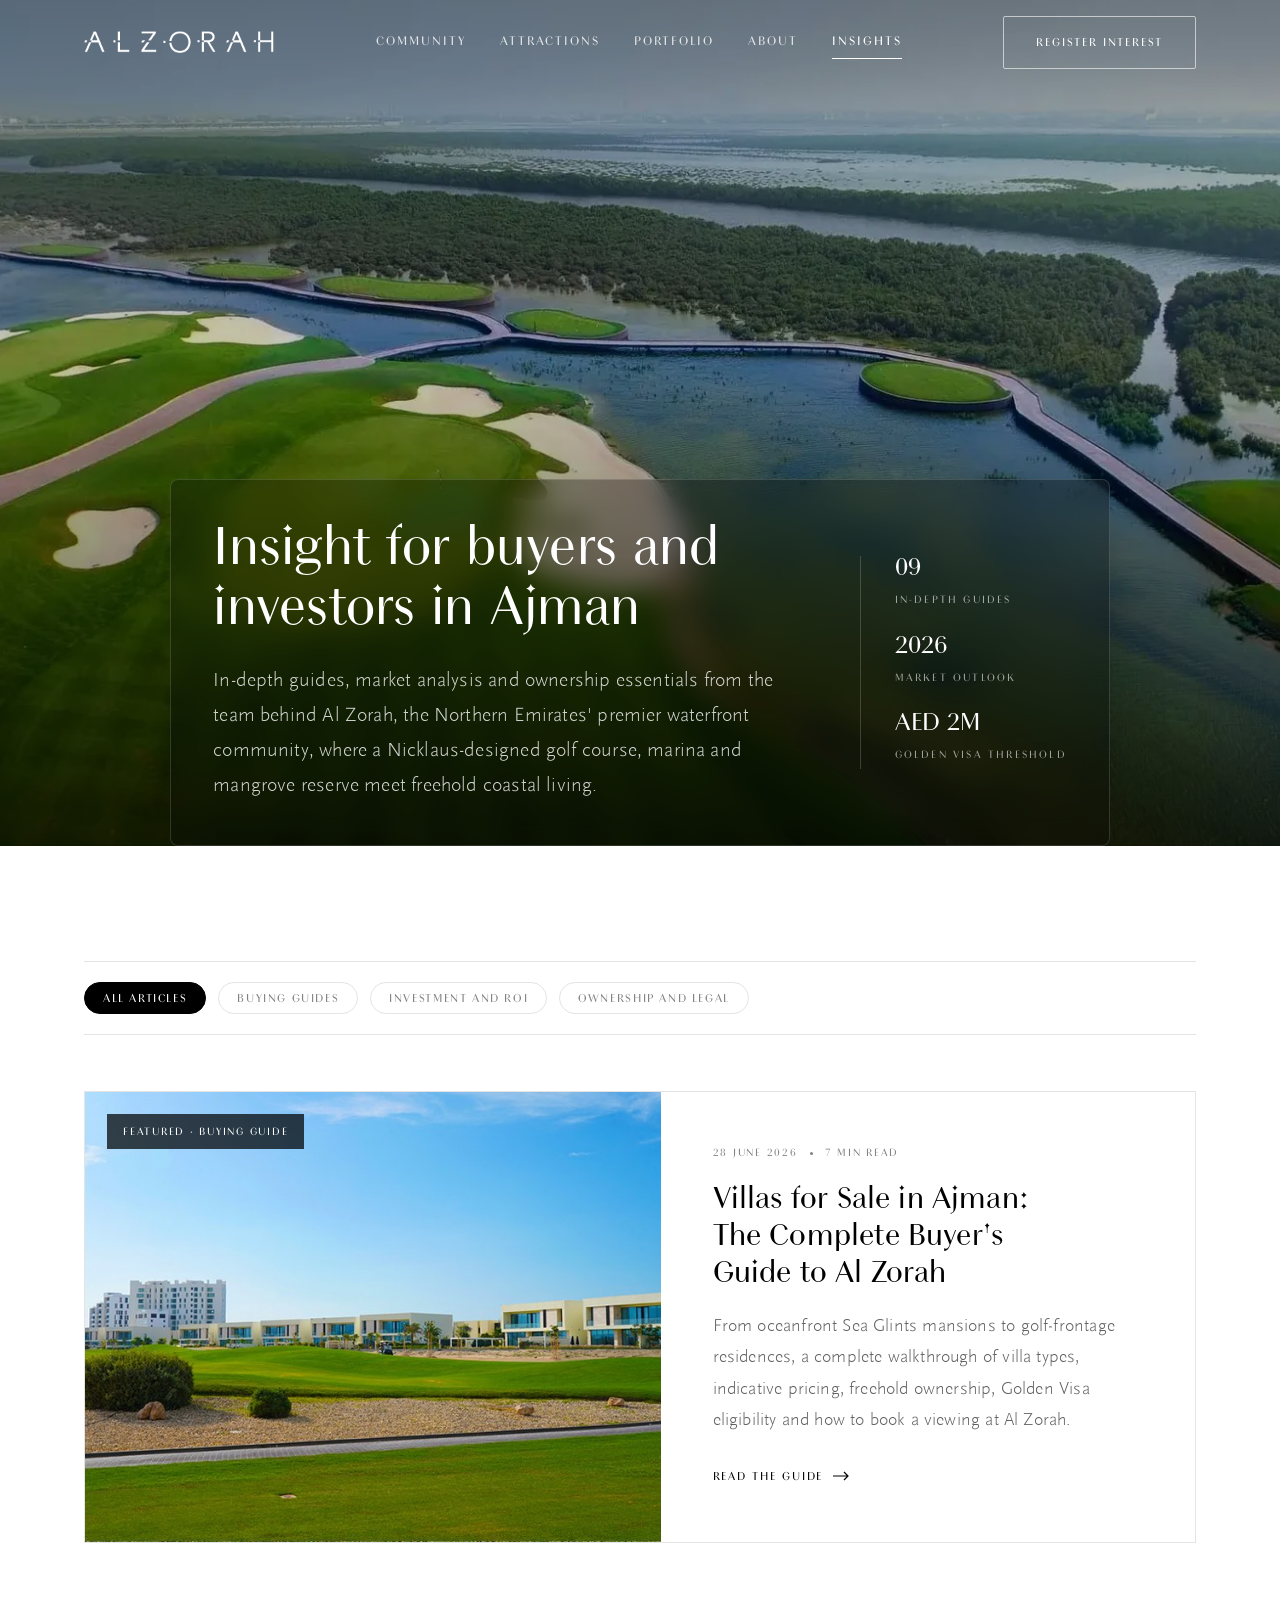
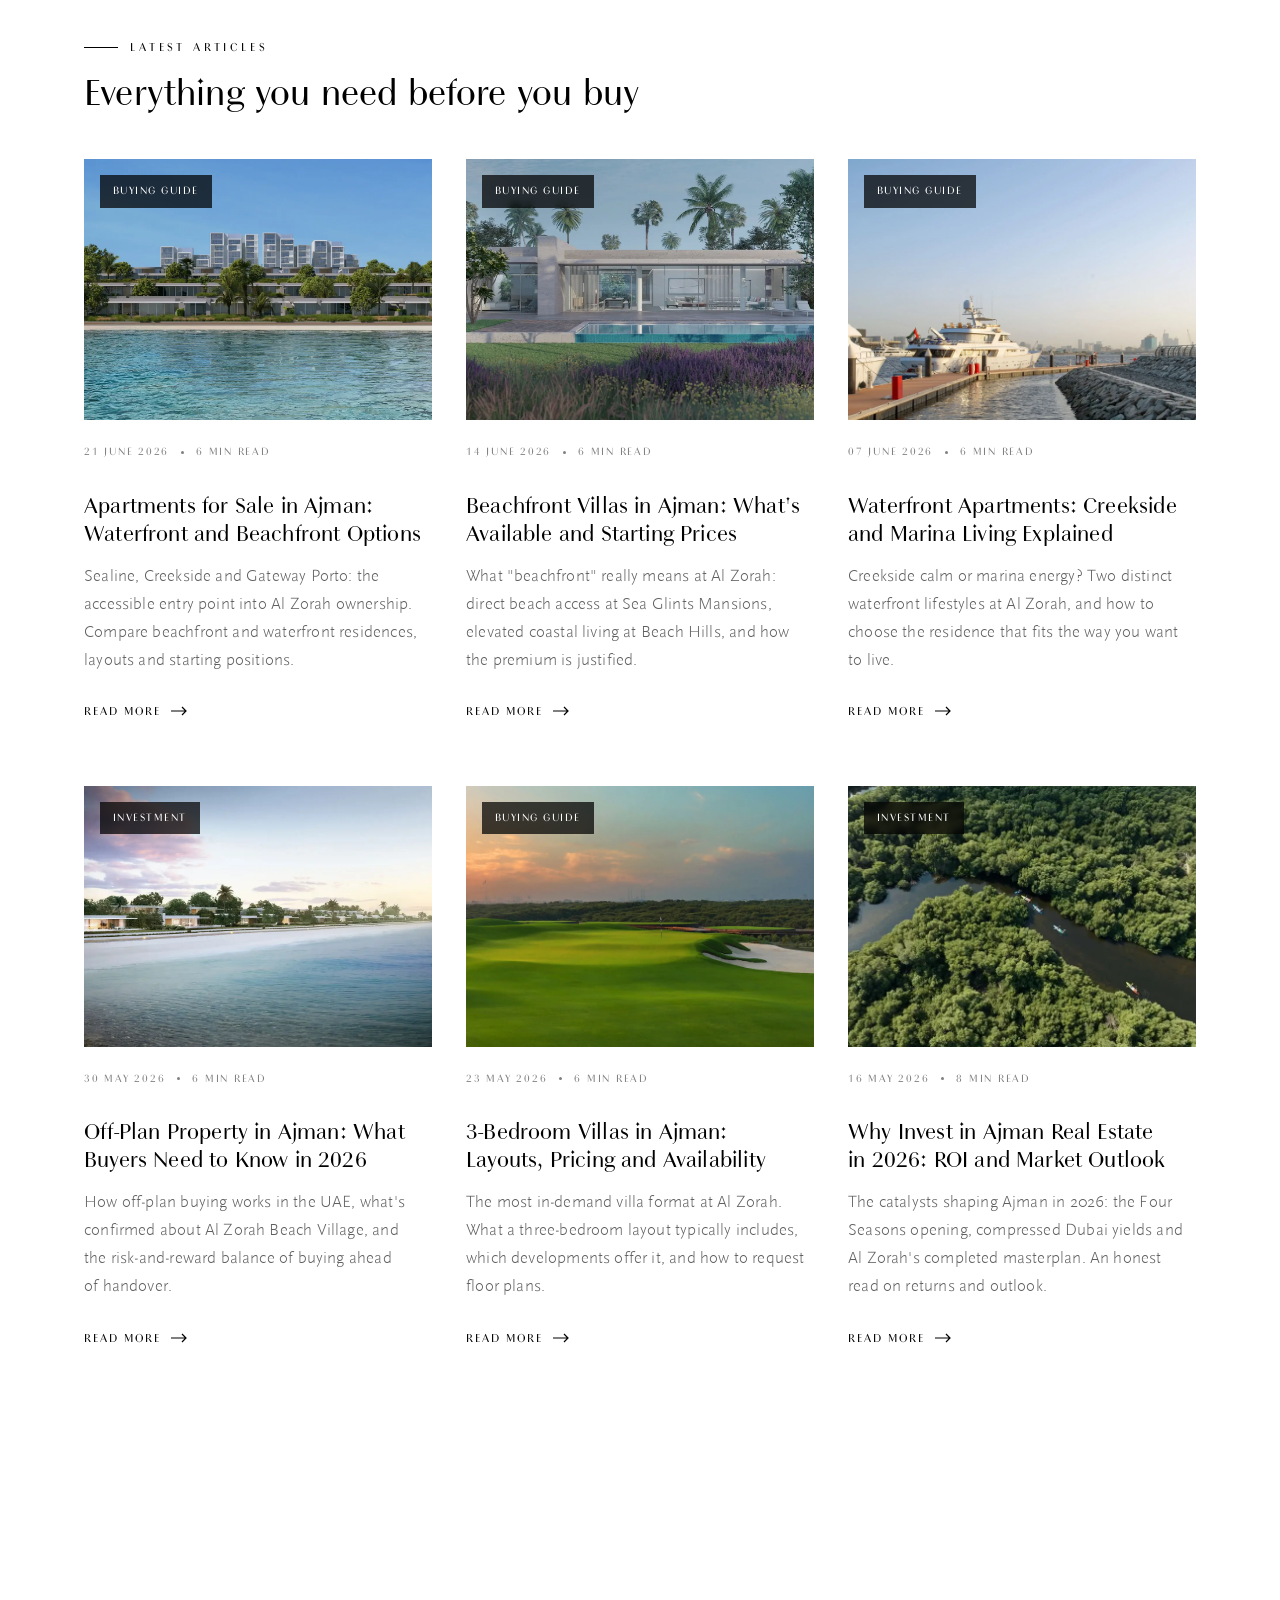
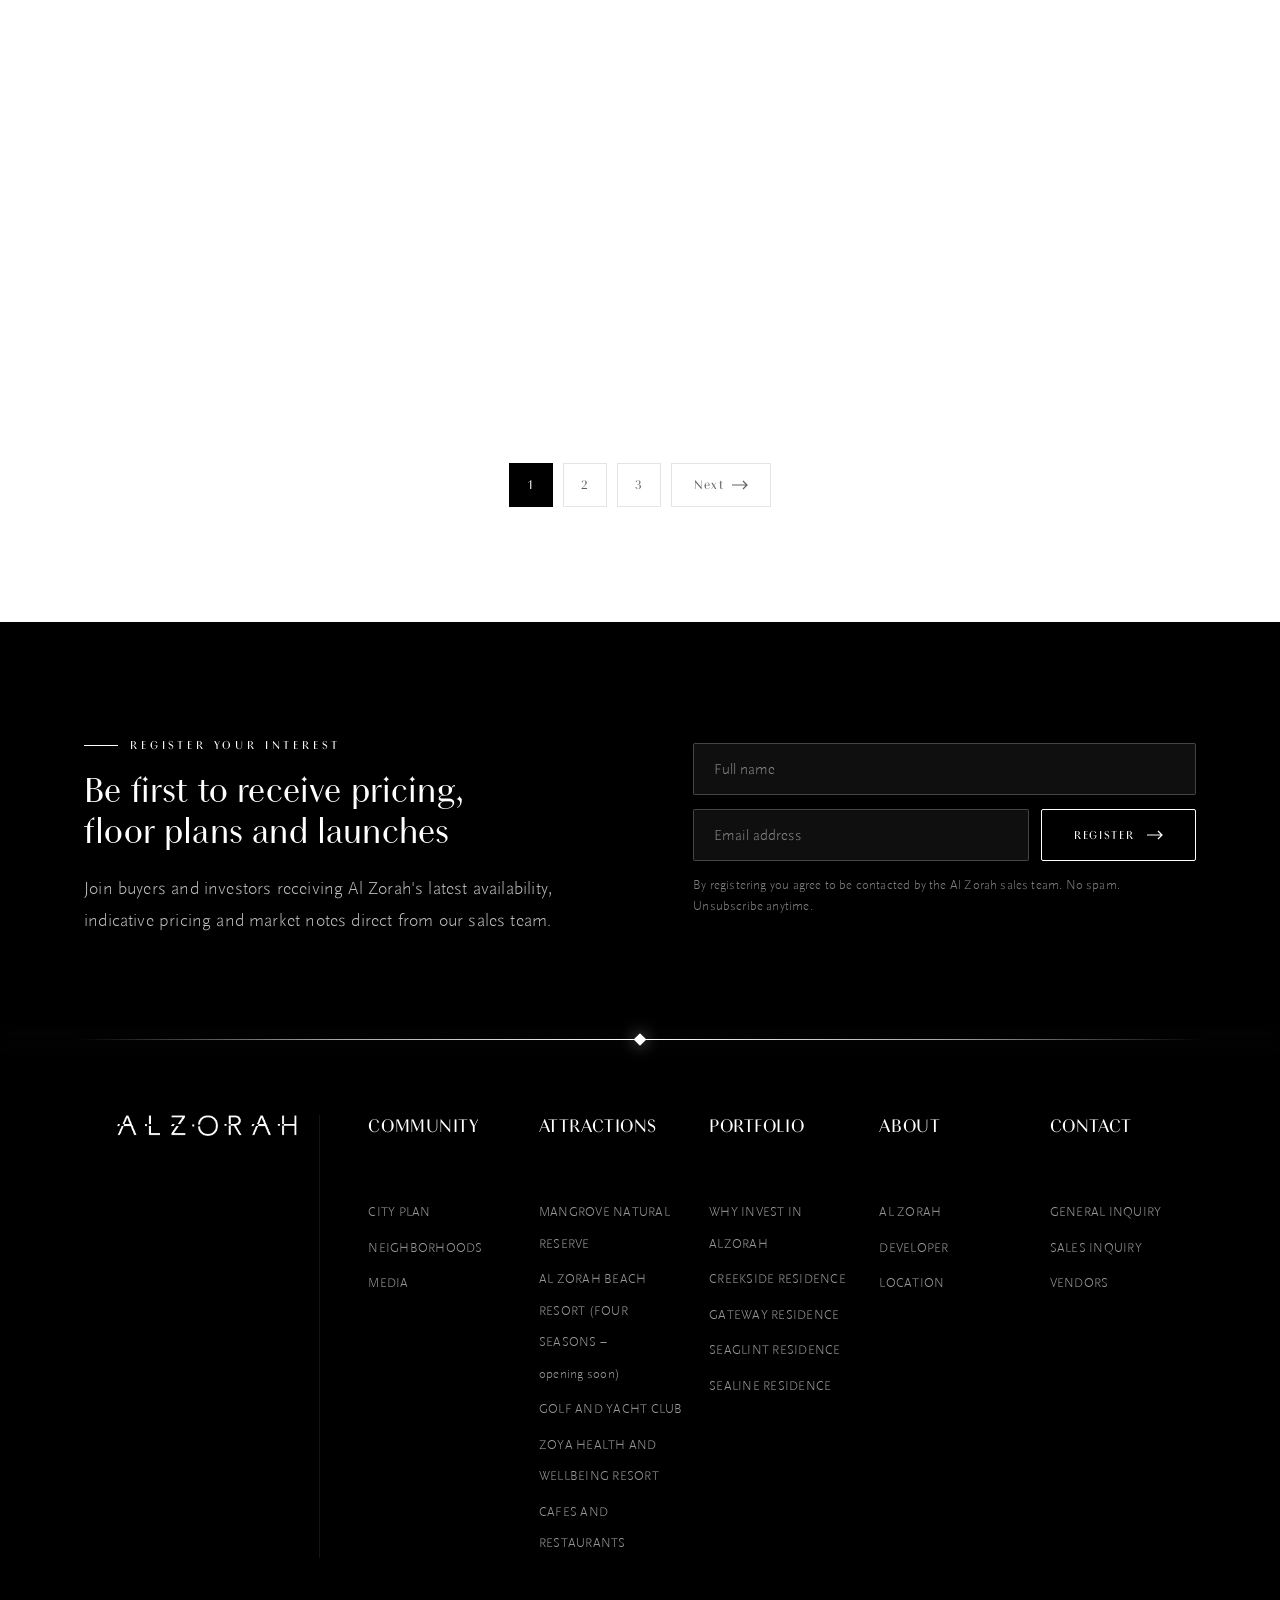
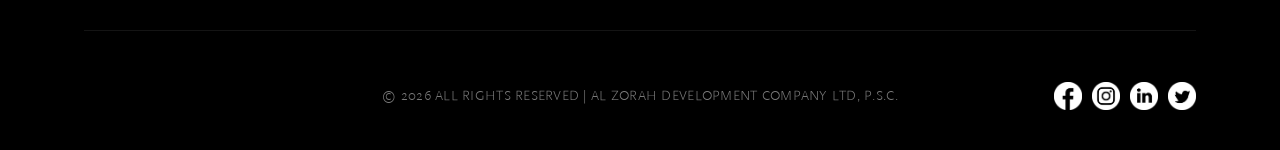
==== commit b24f4dbe: "Fix header logo vertical alignment, remove em dashes site-wide Logo anchor was inline and inherited " ====
--- a/index.html
+++ b/index.html
@@ -4,7 +4,7 @@
 <meta charset="UTF-8">
 <meta name="viewport" content="width=device-width, initial-scale=1.0">
 <title>Insights & Buyer Guides | Al Zorah, Ajman</title>
-<meta name="description" content="Guides, market analysis and ownership essentials for buying and investing in Al Zorah — the Northern Emirates' premier waterfront community in Ajman, UAE.">
+<meta name="description" content="Guides, market analysis and ownership essentials for buying and investing in Al Zorah, the Northern Emirates' premier waterfront community in Ajman, UAE.">
 <link rel="preconnect" href="https://alzorahcity.com">
 <link rel="icon" href="assets/img/favicon.png">
 <link rel="stylesheet" href="assets/css/blog.css">
@@ -39,7 +39,7 @@
     <div class="hero__inner" data-reveal>
       <div class="hero__text">
         <h1>Insight for buyers and investors in Ajman</h1>
-        <p>In-depth guides, market analysis and ownership essentials from the team behind Al Zorah — the Northern Emirates' premier waterfront community, where a Nicklaus-designed golf course, marina and mangrove reserve meet freehold coastal living.</p>
+        <p>In-depth guides, market analysis and ownership essentials from the team behind Al Zorah, the Northern Emirates' premier waterfront community, where a Nicklaus-designed golf course, marina and mangrove reserve meet freehold coastal living.</p>
       </div>
       <div class="hero__meta">
         <div><span>09</span><small>In-depth guides</small></div>
@@ -72,7 +72,7 @@
         <div class="post-meta">
           <span>28 June 2026</span><span class="dot"></span><span>7 min read</span>
         </div>
-        <h3><a href="blog-villas.html">Villas for Sale in Ajman — The Complete Buyer's Guide to Al Zorah</a></h3>
+        <h3><a href="blog-villas.html">Villas for Sale in Ajman: The Complete Buyer's Guide to Al Zorah</a></h3>
         <p>From oceanfront Sea Glints mansions to golf-frontage residences, a complete walkthrough of villa types, indicative pricing, freehold ownership, Golden Visa eligibility and how to book a viewing at Al Zorah.</p>
         <a class="textlink" href="blog-villas.html">Read the guide
           <svg class="arrow" width="16" height="10" viewBox="0 0 16 10" fill="none"><path d="M11 1l4 4-4 4M15 5H0" stroke="currentColor" stroke-width="1.2"/></svg>
@@ -96,8 +96,8 @@
           <img src="assets/img/apartments.webp" alt="Waterfront apartments at Al Zorah">
         </a>
         <div class="post-meta"><span>21 June 2026</span><span class="dot"></span><span>6 min read</span></div>
-        <h3><a href="blog-apartments.html">Apartments for Sale in Ajman — Waterfront and Beachfront Options</a></h3>
-        <p>Sealine, Creekside and Gateway Porto — the accessible entry point into Al Zorah ownership. Compare beachfront and waterfront residences, layouts and starting positions.</p>
+        <h3><a href="blog-apartments.html">Apartments for Sale in Ajman: Waterfront and Beachfront Options</a></h3>
+        <p>Sealine, Creekside and Gateway Porto: the accessible entry point into Al Zorah ownership. Compare beachfront and waterfront residences, layouts and starting positions.</p>
         <div class="card__foot"><a class="textlink" href="blog-apartments.html">Read more
           <svg class="arrow" width="16" height="10" viewBox="0 0 16 10" fill="none"><path d="M11 1l4 4-4 4M15 5H0" stroke="currentColor" stroke-width="1.2"/></svg></a></div>
       </article>
@@ -109,8 +109,8 @@
           <img src="assets/img/beachfront.webp" alt="Beachfront villas at Al Zorah">
         </a>
         <div class="post-meta"><span>14 June 2026</span><span class="dot"></span><span>6 min read</span></div>
-        <h3><a href="blog-beachfront-villas.html">Beachfront Villas in Ajman — What's Available and Starting Prices</a></h3>
-        <p>What "beachfront" really means at Al Zorah — direct beach access at Sea Glints Mansions, elevated coastal living at Beach Hills, and how the premium is justified.</p>
+        <h3><a href="blog-beachfront-villas.html">Beachfront Villas in Ajman: What's Available and Starting Prices</a></h3>
+        <p>What "beachfront" really means at Al Zorah: direct beach access at Sea Glints Mansions, elevated coastal living at Beach Hills, and how the premium is justified.</p>
         <div class="card__foot"><a class="textlink" href="blog-beachfront-villas.html">Read more
           <svg class="arrow" width="16" height="10" viewBox="0 0 16 10" fill="none"><path d="M11 1l4 4-4 4M15 5H0" stroke="currentColor" stroke-width="1.2"/></svg></a></div>
       </article>
@@ -122,7 +122,7 @@
           <img src="assets/img/waterfront.webp" alt="Marina and creekside living at Al Zorah">
         </a>
         <div class="post-meta"><span>07 June 2026</span><span class="dot"></span><span>6 min read</span></div>
-        <h3><a href="blog-waterfront-apartments.html">Waterfront Apartments — Creekside and Marina Living Explained</a></h3>
+        <h3><a href="blog-waterfront-apartments.html">Waterfront Apartments: Creekside and Marina Living Explained</a></h3>
         <p>Creekside calm or marina energy? Two distinct waterfront lifestyles at Al Zorah, and how to choose the residence that fits the way you want to live.</p>
         <div class="card__foot"><a class="textlink" href="blog-waterfront-apartments.html">Read more
           <svg class="arrow" width="16" height="10" viewBox="0 0 16 10" fill="none"><path d="M11 1l4 4-4 4M15 5H0" stroke="currentColor" stroke-width="1.2"/></svg></a></div>
@@ -135,7 +135,7 @@
           <img src="assets/img/offplan.webp" alt="Off-plan development at Al Zorah">
         </a>
         <div class="post-meta"><span>30 May 2026</span><span class="dot"></span><span>6 min read</span></div>
-        <h3><a href="blog-off-plan.html">Off-Plan Property in Ajman — What Buyers Need to Know in 2026</a></h3>
+        <h3><a href="blog-off-plan.html">Off-Plan Property in Ajman: What Buyers Need to Know in 2026</a></h3>
         <p>How off-plan buying works in the UAE, what's confirmed about Al Zorah Beach Village, and the risk-and-reward balance of buying ahead of handover.</p>
         <div class="card__foot"><a class="textlink" href="blog-off-plan.html">Read more
           <svg class="arrow" width="16" height="10" viewBox="0 0 16 10" fill="none"><path d="M11 1l4 4-4 4M15 5H0" stroke="currentColor" stroke-width="1.2"/></svg></a></div>
@@ -148,7 +148,7 @@
           <img src="assets/img/golf-villas.webp" alt="Golf-frontage villas at Al Zorah">
         </a>
         <div class="post-meta"><span>23 May 2026</span><span class="dot"></span><span>6 min read</span></div>
-        <h3><a href="blog-3-bedroom-villas.html">3-Bedroom Villas in Ajman — Layouts, Pricing and Availability</a></h3>
+        <h3><a href="blog-3-bedroom-villas.html">3-Bedroom Villas in Ajman: Layouts, Pricing and Availability</a></h3>
         <p>The most in-demand villa format at Al Zorah. What a three-bedroom layout typically includes, which developments offer it, and how to request floor plans.</p>
         <div class="card__foot"><a class="textlink" href="blog-3-bedroom-villas.html">Read more
           <svg class="arrow" width="16" height="10" viewBox="0 0 16 10" fill="none"><path d="M11 1l4 4-4 4M15 5H0" stroke="currentColor" stroke-width="1.2"/></svg></a></div>
@@ -161,8 +161,8 @@
           <img src="assets/img/invest.webp" alt="Al Zorah mangrove reserve and coastline">
         </a>
         <div class="post-meta"><span>16 May 2026</span><span class="dot"></span><span>8 min read</span></div>
-        <h3><a href="blog-invest-ajman.html">Why Invest in Ajman Real Estate in 2026 — ROI and Market Outlook</a></h3>
-        <p>The catalysts shaping Ajman in 2026 — the Four Seasons opening, compressed Dubai yields and Al Zorah's completed masterplan. An honest read on returns and outlook.</p>
+        <h3><a href="blog-invest-ajman.html">Why Invest in Ajman Real Estate in 2026: ROI and Market Outlook</a></h3>
+        <p>The catalysts shaping Ajman in 2026: the Four Seasons opening, compressed Dubai yields and Al Zorah's completed masterplan. An honest read on returns and outlook.</p>
         <div class="card__foot"><a class="textlink" href="blog-invest-ajman.html">Read more
           <svg class="arrow" width="16" height="10" viewBox="0 0 16 10" fill="none"><path d="M11 1l4 4-4 4M15 5H0" stroke="currentColor" stroke-width="1.2"/></svg></a></div>
       </article>
@@ -174,8 +174,8 @@
           <img src="assets/img/dubai-compare.webp" alt="Comparing Ajman and Dubai property">
         </a>
         <div class="post-meta"><span>02 May 2026</span><span class="dot"></span><span>8 min read</span></div>
-        <h3><a href="blog-ajman-vs-dubai.html">Ajman vs Dubai Property — Price, Yield and Lifestyle Compared</a></h3>
-        <p>Price per square foot, rental yield and lifestyle — a straight comparison of two very different markets, and which buyer profile each one actually suits.</p>
+        <h3><a href="blog-ajman-vs-dubai.html">Ajman vs Dubai Property: Price, Yield and Lifestyle Compared</a></h3>
+        <p>Price per square foot, rental yield and lifestyle: a straight comparison of two very different markets, and which buyer profile each one actually suits.</p>
         <div class="card__foot"><a class="textlink" href="blog-ajman-vs-dubai.html">Read more
           <svg class="arrow" width="16" height="10" viewBox="0 0 16 10" fill="none"><path d="M11 1l4 4-4 4M15 5H0" stroke="currentColor" stroke-width="1.2"/></svg></a></div>
       </article>
@@ -187,7 +187,7 @@
           <img src="assets/img/freehold.webp" alt="Freehold ownership at Al Zorah">
         </a>
         <div class="post-meta"><span>25 April 2026</span><span class="dot"></span><span>7 min read</span></div>
-        <h3><a href="blog-freehold.html">Freehold Property in Ajman — What Foreign Buyers Need to Know</a></h3>
+        <h3><a href="blog-freehold.html">Freehold Property in Ajman: What Foreign Buyers Need to Know</a></h3>
         <p>Can foreign nationals own property in Ajman? A clear guide to freehold rights at Al Zorah, ARRA registration, required documents and Golden Visa eligibility.</p>
         <div class="card__foot"><a class="textlink" href="blog-freehold.html">Read more
           <svg class="arrow" width="16" height="10" viewBox="0 0 16 10" fill="none"><path d="M11 1l4 4-4 4M15 5H0" stroke="currentColor" stroke-width="1.2"/></svg></a></div>
@@ -227,7 +227,7 @@
           <svg class="arrow" width="16" height="10" viewBox="0 0 16 10" fill="none"><path d="M11 1l4 4-4 4M15 5H0" stroke="currentColor" stroke-width="1.2"/></svg>
         </button>
       </div>
-      <small>By registering you agree to be contacted by the Al Zorah sales team. No spam — unsubscribe anytime.</small>
+      <small>By registering you agree to be contacted by the Al Zorah sales team. No spam. Unsubscribe anytime.</small>
     </form>
   </div>
 </section>
--- a/assets/css/blog.css
+++ b/assets/css/blog.css
@@ -183,7 +183,8 @@
     justify-content: space-between;
     gap: 24px;
 }
-.brand img { width: 190px; height: auto; }
+.brand { display: flex; align-items: center; }
+.brand img { display: block; width: 190px; height: auto; }
 .main-nav { display: flex; align-items: center; gap: 34px; }
 .main-nav a {
     font-family: var(--font-label);
@@ -473,12 +474,29 @@
     color: rgba(255,255,255,0.62);
     position: relative;
 }
-/* Design variation on the flat black: a centred gradient hairline caps
-   the footer, giving a subtle sense of light and depth. */
+/* Separator between the black register band and the black footer:
+   a luminous white seam capped by a centred rotated-diamond node — the
+   same motif used for list bullets. Keeps the two dark sections from
+   reading as one flat block. */
 .site-footer::before {
     content: "";
     position: absolute; top: 0; left: 0; right: 0; height: 1px;
-    background: linear-gradient(90deg, transparent, rgba(255,255,255,0.22) 50%, transparent);
+    background: linear-gradient(90deg,
+        transparent 6%,
+        rgba(255,255,255,0.65) 26%,
+        #ffffff 50%,
+        rgba(255,255,255,0.65) 74%,
+        transparent 94%);
+    box-shadow: 0 0 20px rgba(255,255,255,0.25);
+}
+.site-footer::after {
+    content: "";
+    position: absolute; top: -4px; left: 50%;
+    transform: translateX(-50%) rotate(45deg);
+    width: 9px; height: 9px;
+    background: #ffffff;
+    box-shadow: 0 0 16px rgba(255,255,255,0.6);
+    z-index: 1;
 }
 .footer-grid {
     display: grid;
